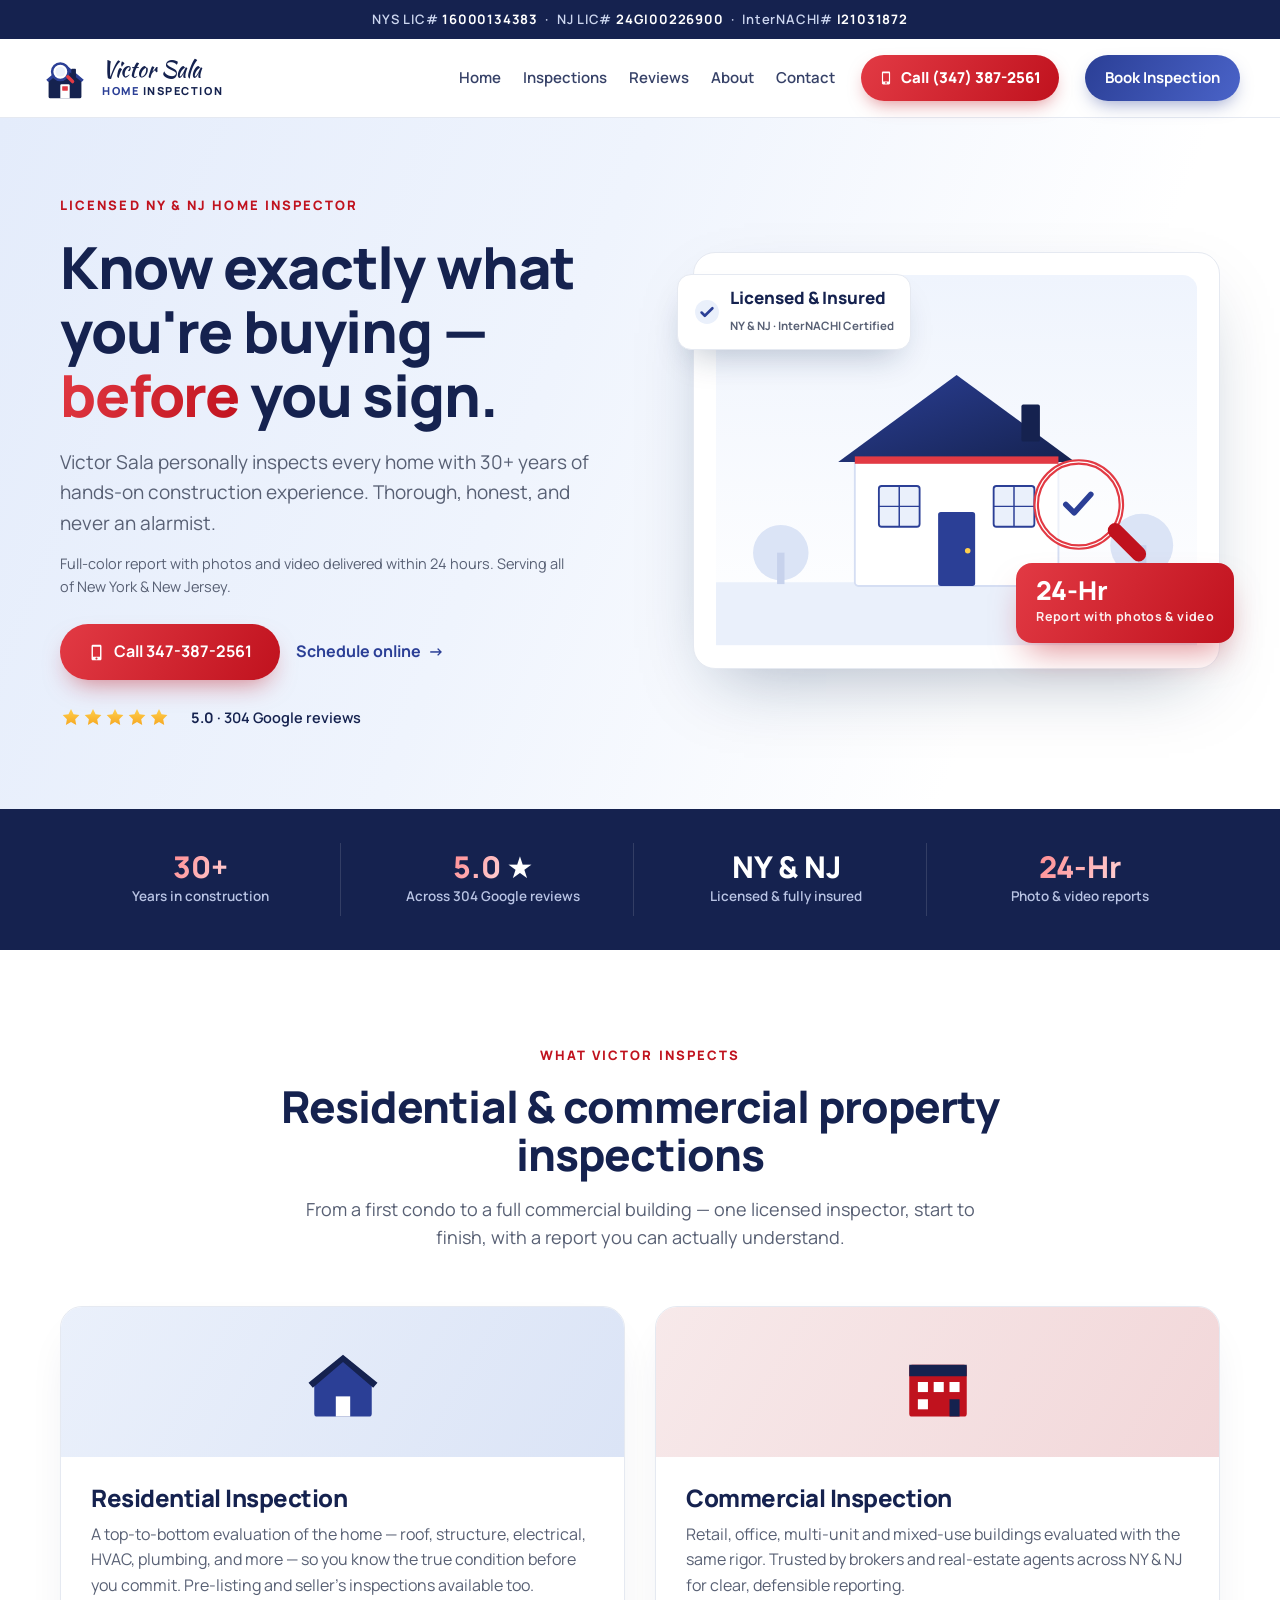
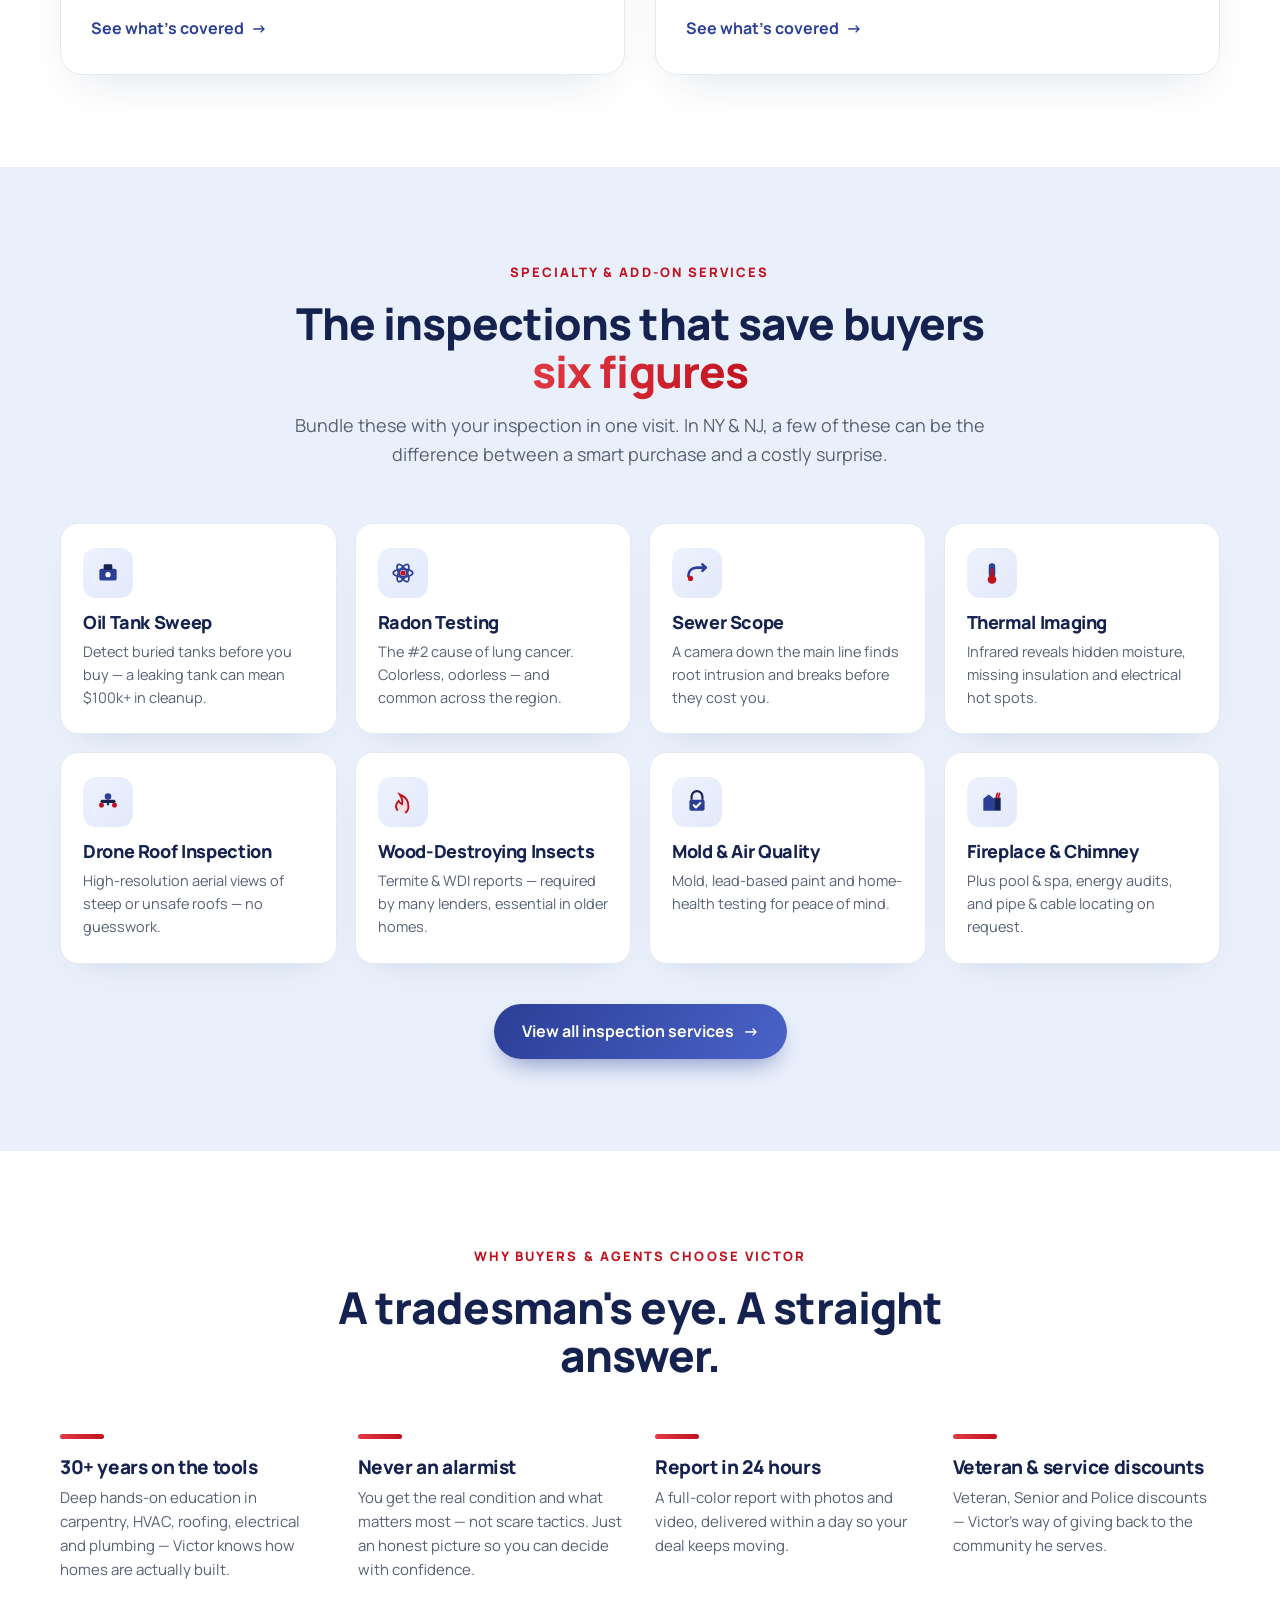
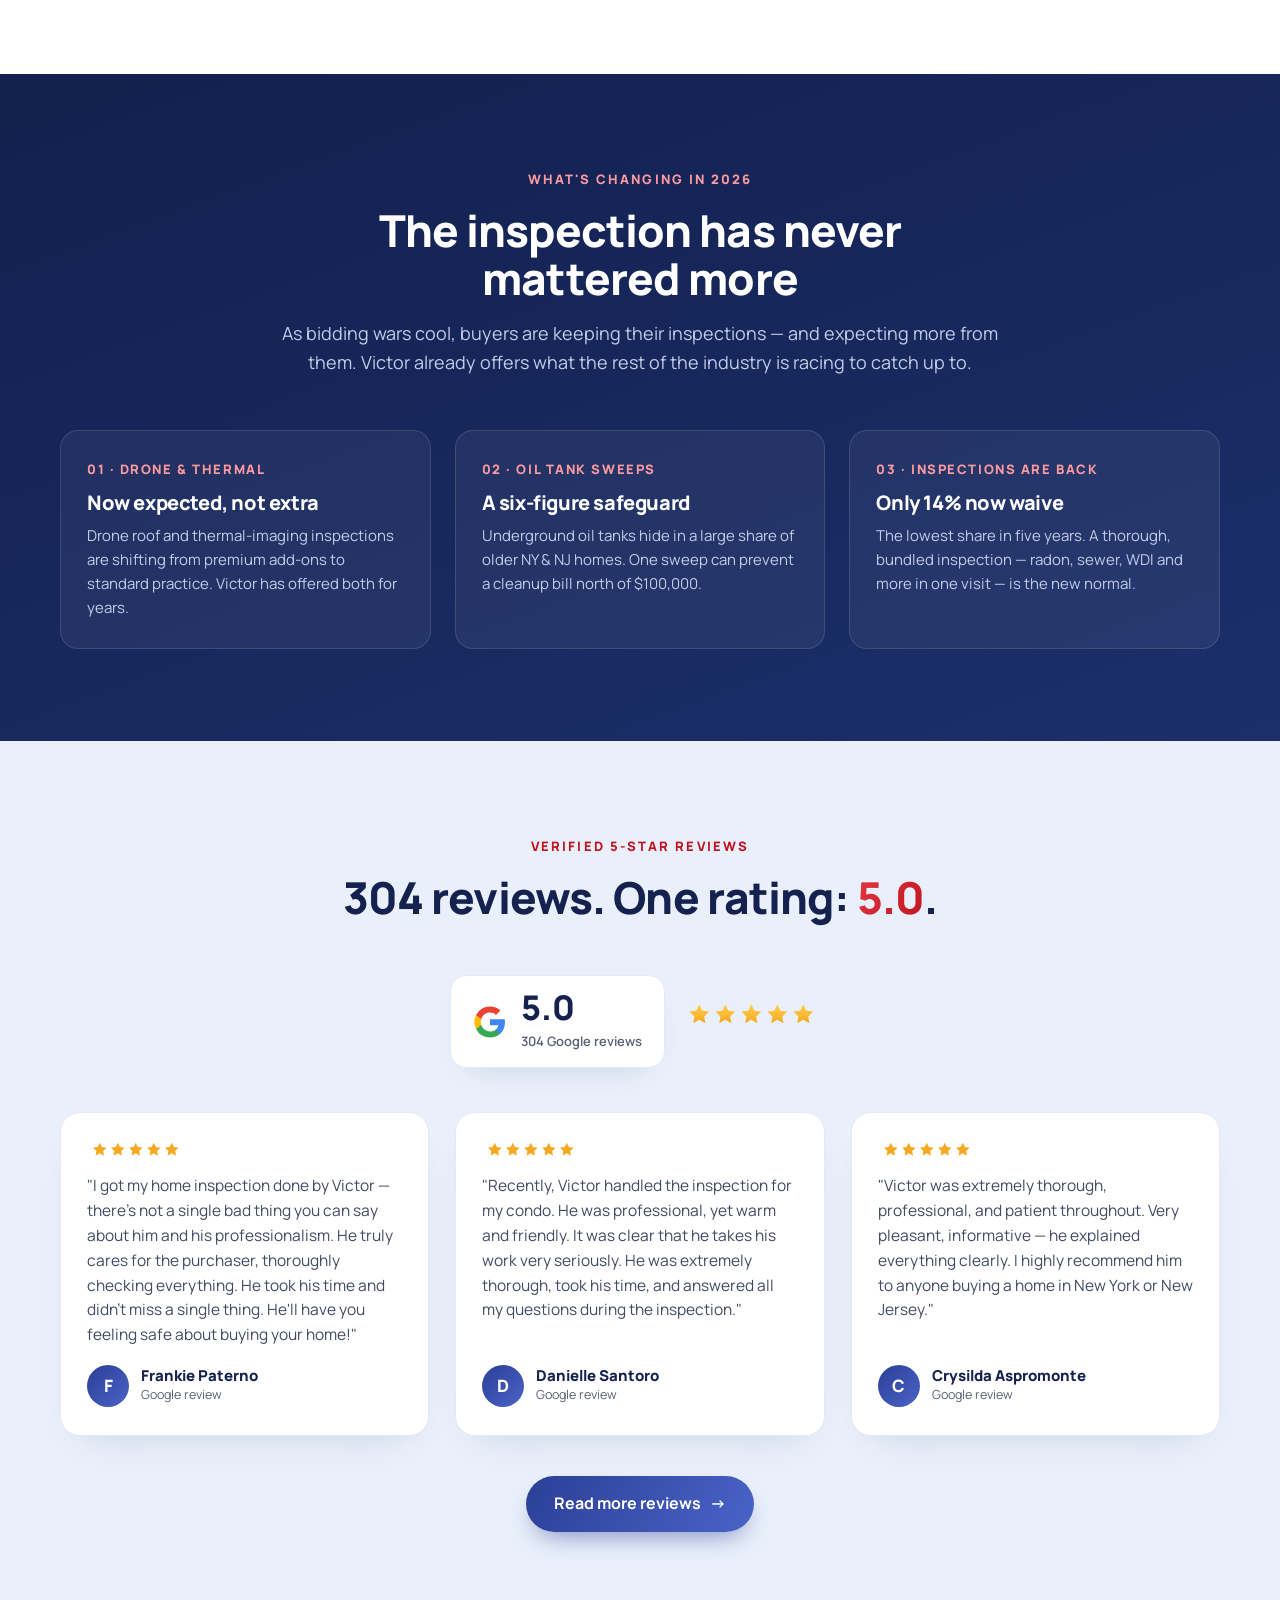
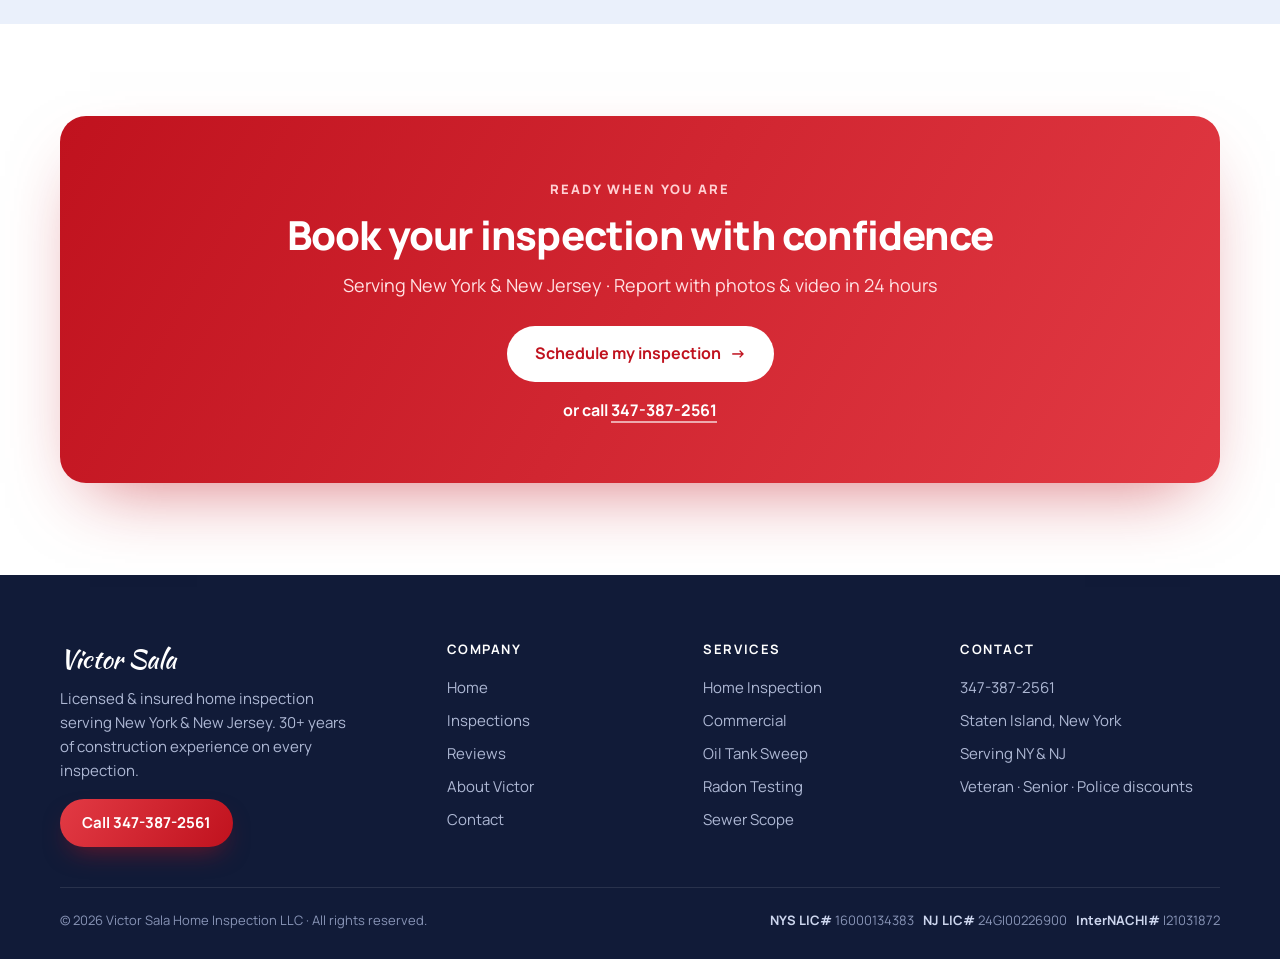
==== index.html @ 9c05edb8 "Add files via upload" ====
<!DOCTYPE html>
<html lang="en">
<head>
<meta charset="UTF-8">
<meta name="viewport" content="width=device-width, initial-scale=1.0">
<title>Victor Sala Home Inspection LLC — Licensed NY &amp; NJ Home Inspector</title>
<meta name="description" content="Licensed &amp; insured home inspector serving New York &amp; New Jersey. 30+ years construction experience, 5.0 Google rating across 304 reviews. Full-color report with photos &amp; video in 24 hours. Radon, oil tank sweep, sewer scope, drone &amp; thermal imaging. Call 347-387-2561.">
<link rel="preconnect" href="https://fonts.googleapis.com">
<link rel="preconnect" href="https://fonts.gstatic.com" crossorigin>
<link href="https://fonts.googleapis.com/css2?family=Manrope:wght@400;500;600;700;800&family=Kaushan+Script&display=swap" rel="stylesheet">
<style>
:root{
  --navy:#15224f;      /* deep brand ink — headings */
  --blue:#2b3f96;      /* primary brand blue */
  --blue2:#4a63c8;     /* lighter primary — gradient twin */
  --red1:#e23a44;      /* accent start */
  --red2:#c0121e;      /* accent end */
  --grey:#586074;      /* body copy */
  --bg:#eaf0fb;        /* soft tinted band */
  --line:#e5e9f1;      /* hairline */
  --ink:#111b38;
}
*{box-sizing:border-box;margin:0;padding:0}
html{scroll-behavior:smooth}
body{font-family:'Manrope',system-ui,sans-serif;color:var(--grey);background:#fff;line-height:1.6;-webkit-font-smoothing:antialiased}
h1,h2,h3,h4{color:var(--navy);letter-spacing:-.02em;line-height:1.1;font-weight:800}
a{text-decoration:none;color:inherit}
img,svg{max-width:100%;display:block}
.wrap{max-width:1240px;margin:0 auto;padding:0 40px}
.gold{background:linear-gradient(120deg,var(--red1),var(--red2));-webkit-background-clip:text;background-clip:text;-webkit-text-fill-color:transparent}
.blueg{background:linear-gradient(120deg,var(--blue),var(--blue2));-webkit-background-clip:text;background-clip:text;-webkit-text-fill-color:transparent}
.btn{display:inline-flex;align-items:center;gap:9px;font-weight:700;font-size:16px;border-radius:999px;padding:15px 28px;transition:.2s;cursor:pointer;border:0}
.btn span{transition:.2s}
.btn:hover span{transform:translateX(3px)}
.btn-blue{background:linear-gradient(120deg,var(--blue),var(--blue2));color:#fff;box-shadow:0 12px 26px -10px rgba(43,63,150,.6)}
.btn-red{background:linear-gradient(120deg,var(--red1),var(--red2));color:#fff;box-shadow:0 12px 26px -10px rgba(192,18,30,.55)}
.btn:hover{transform:translateY(-2px)}
.btn-ghost{background:#fff;color:var(--navy);border:1.5px solid var(--line);box-shadow:0 8px 20px -12px rgba(13,40,80,.15)}
.link{display:inline-flex;align-items:center;gap:7px;font-weight:700;color:var(--blue)}
.link:hover{gap:11px}
.eyebrow{text-transform:uppercase;letter-spacing:.16em;font-size:13px;font-weight:800;color:var(--red2)}
.sec{padding:92px 0}
.sec-head{text-align:center;max-width:720px;margin:0 auto 54px}
.sec-head h2{font-size:clamp(30px,4vw,44px);margin:14px 0 16px}
.sec-head p{font-size:18px}

/* ---------- announcement bar ---------- */
.topbar{background:var(--navy);color:#cdd7f0;text-align:center;font-size:13px;font-weight:600;letter-spacing:.06em;padding:9px 16px}
.topbar b{color:#fff}

/* ---------- header ---------- */
header{position:sticky;top:0;z-index:50;background:rgba(255,255,255,.92);backdrop-filter:blur(10px);border-bottom:1px solid var(--line)}
.nav{display:flex;align-items:center;gap:26px;padding:14px 40px;max-width:1320px;margin:0 auto}
.brand{display:flex;align-items:center;gap:12px;margin-right:auto}
.brand .mark{width:50px;height:50px;flex:0 0 auto}
.brand .wm{line-height:1}
.brand .wm .script{font-family:'Kaushan Script',cursive;font-size:22px;color:var(--navy);display:block;margin-bottom:1px}
.brand .wm .sub{font-size:11px;font-weight:800;letter-spacing:.14em}
.brand .wm .sub .h{color:var(--blue)}
.brand .wm .sub .i{color:var(--navy)}
.navlinks{display:flex;gap:22px;align-items:center}
.navlinks a{font-weight:600;font-size:15px;color:var(--navy);opacity:.86}
.navlinks a:hover{opacity:1;color:var(--blue)}
.callbtn{display:inline-flex;align-items:center;gap:8px;font-weight:800;font-size:15px;white-space:nowrap;
  background:linear-gradient(120deg,var(--red1),var(--red2));color:#fff;border-radius:999px;padding:11px 18px;
  box-shadow:0 8px 18px -6px rgba(192,18,30,.5);transition:.2s}
.callbtn:hover{transform:translateY(-1px)}
.book{display:inline-flex;align-items:center;font-weight:700;font-size:15px;background:linear-gradient(120deg,var(--blue),var(--blue2));color:#fff;border-radius:999px;padding:11px 20px;box-shadow:0 8px 18px -6px rgba(43,63,150,.5)}
.book:hover{transform:translateY(-1px)}
.hamb{display:none}

/* ---------- hero ---------- */
.hero{background:linear-gradient(112deg,#e4ecfb 0%,#eff4fd 42%,#fff 78%);position:relative;overflow:hidden}
.hero .wrap{display:grid;grid-template-columns:1.05fr .95fr;gap:50px;align-items:center;padding-top:74px;padding-bottom:80px}
.hero h1{font-size:clamp(34px,5vw,58px);margin:18px 0 20px}
.hero p.lead{font-size:19px;max-width:540px;margin-bottom:14px}
.hero .disc{font-size:14.5px;color:var(--grey);margin-bottom:26px;max-width:520px}
.hero .cta-row{display:flex;gap:16px;align-items:center;flex-wrap:wrap;margin-bottom:26px}
.trustline{display:flex;align-items:center;gap:13px;font-size:14.5px;font-weight:600;color:var(--navy)}
.hero-art{position:relative}
.hero-card{background:#fff;border-radius:22px;box-shadow:0 30px 70px -26px rgba(13,40,80,.34);padding:22px;border:1px solid var(--line)}
.statchip{position:absolute;right:-14px;bottom:26px;background:linear-gradient(120deg,var(--red1),var(--red2));color:#fff;border-radius:16px;padding:14px 20px;box-shadow:0 18px 34px -12px rgba(192,18,30,.5)}
.statchip b{font-size:26px;font-weight:800;display:block;line-height:1}
.statchip span{font-size:12.5px;font-weight:700;opacity:.92;letter-spacing:.03em}
.badgechip{position:absolute;left:-16px;top:22px;background:#fff;border:1px solid var(--line);border-radius:14px;padding:11px 16px;box-shadow:0 18px 34px -14px rgba(13,40,80,.28);display:flex;align-items:center;gap:10px}
.badgechip b{color:var(--navy);font-size:17px;font-weight:800;line-height:1}
.badgechip span{font-size:11.5px;font-weight:700;color:var(--grey)}

/* ---------- stats bar ---------- */
.stats{background:var(--navy);color:#fff}
.stats .wrap{display:grid;grid-template-columns:repeat(4,1fr);gap:12px;padding:34px 40px}
.stat{text-align:center;padding:8px 10px;border-right:1px solid rgba(255,255,255,.13)}
.stat:last-child{border-right:0}
.stat b{display:block;font-size:30px;font-weight:800;color:#fff;line-height:1.05}
.stat b em{font-style:normal;background:linear-gradient(120deg,#ff8a90,#ffd4d6);-webkit-background-clip:text;background-clip:text;-webkit-text-fill-color:transparent}
.stat span{font-size:13.5px;color:#b9c4e4;font-weight:600}

/* ---------- split cards ---------- */
.cards2{display:grid;grid-template-columns:1fr 1fr;gap:30px}
.pcard{background:#fff;border:1px solid var(--line);border-radius:22px;overflow:hidden;box-shadow:0 20px 46px -22px rgba(13,40,80,.16);transition:.25s}
.pcard:hover{transform:translateY(-4px);box-shadow:0 30px 60px -24px rgba(13,40,80,.26)}
.pcard .top{height:150px;display:flex;align-items:center;justify-content:center;position:relative}
.pcard .body{padding:28px 30px 32px}
.pcard h3{font-size:24px;margin-bottom:10px}
.pcard p{margin-bottom:18px}

/* ---------- money band (add-ons) ---------- */
.band{background:var(--bg)}
.addgrid{display:grid;grid-template-columns:repeat(4,1fr);gap:18px}
.addcard{background:#fff;border:1px solid var(--line);border-radius:18px;padding:24px 22px;box-shadow:0 14px 34px -20px rgba(13,40,80,.16);transition:.22s}
.addcard:hover{transform:translateY(-4px);box-shadow:0 24px 46px -22px rgba(13,40,80,.24);border-color:#d5def3}
.ico{width:50px;height:50px;border-radius:13px;background:linear-gradient(135deg,#eef2fd,#e2e9fb);display:flex;align-items:center;justify-content:center;margin-bottom:15px}
.addcard h4{font-size:18px;margin-bottom:7px}
.addcard p{font-size:14.5px}

/* ---------- why-us ---------- */
.feats{display:grid;grid-template-columns:repeat(4,1fr);gap:30px}
.feat .bar{width:44px;height:5px;border-radius:4px;background:linear-gradient(90deg,var(--red1),var(--red2));margin-bottom:18px}
.feat h4{font-size:19px;margin-bottom:9px}
.feat p{font-size:15px}

/* ---------- trends band ---------- */
.trends{background:linear-gradient(160deg,#12204d,#1c2f6b)}
.trends .sec-head h2,.trends .sec-head p{color:#fff}
.trends .sec-head p{color:#c3cdea}
.trends .eyebrow{color:#ff9ba0}
.tgrid{display:grid;grid-template-columns:repeat(3,1fr);gap:24px}
.tcard{background:rgba(255,255,255,.055);border:1px solid rgba(255,255,255,.12);border-radius:18px;padding:28px 26px}
.tcard .tnum{font-size:13px;font-weight:800;letter-spacing:.12em;color:#ff9ba0;margin-bottom:12px}
.tcard h4{color:#fff;font-size:20px;margin-bottom:10px}
.tcard p{color:#c3cdea;font-size:15px}

/* ---------- reviews ---------- */
.revgrid{display:grid;grid-template-columns:repeat(3,1fr);gap:26px}
.review{background:#fff;border:1px solid var(--line);border-radius:20px;padding:28px 26px;box-shadow:0 18px 40px -24px rgba(13,40,80,.18);display:flex;flex-direction:column}
.stars{display:flex;gap:3px;margin-bottom:14px}
.review p{color:#404a63;font-size:15.5px;margin-bottom:18px;flex:1}
.review .who{display:flex;align-items:center;gap:12px}
.review .av{width:42px;height:42px;border-radius:50%;background:linear-gradient(135deg,var(--blue),var(--blue2));color:#fff;display:flex;align-items:center;justify-content:center;font-weight:800;font-size:17px;flex:0 0 auto}
.review .nm{font-weight:800;color:var(--navy);font-size:15px;line-height:1.2}
.review .dt{font-size:12.5px;color:var(--grey)}
.revhead{display:flex;align-items:center;justify-content:center;gap:16px;margin-bottom:44px;flex-wrap:wrap}
.gscore{display:flex;align-items:center;gap:14px;background:#fff;border:1px solid var(--line);border-radius:16px;padding:14px 22px;box-shadow:0 14px 34px -20px rgba(13,40,80,.2)}
.gscore .n{font-size:34px;font-weight:800;color:var(--navy);line-height:1}
.gscore small{font-size:13px;color:var(--grey);font-weight:600}

/* ---------- CTA band ---------- */
.cta{background:linear-gradient(120deg,var(--red2),var(--red1));color:#fff;border-radius:26px;padding:60px;text-align:center;position:relative;overflow:hidden;box-shadow:0 30px 70px -30px rgba(192,18,30,.6)}
.cta h2{color:#fff;font-size:clamp(28px,3.6vw,40px);margin:12px 0 14px}
.cta p{color:#ffe1e3;font-size:18px;margin-bottom:26px}
.cta .eyebrow{color:#ffd0d3}
.cta .btn-white{background:#fff;color:var(--red2)}
.cta .orcall{margin-top:16px;font-weight:700;color:#fff}
.cta .orcall a{border-bottom:2px solid rgba(255,255,255,.6)}

/* ---------- footer ---------- */
footer{background:var(--ink);color:#aeb8d4;padding:64px 0 28px;font-size:15px}
.fgrid{display:grid;grid-template-columns:1.6fr 1fr 1fr 1.2fr;gap:40px;margin-bottom:40px}
footer h5{color:#fff;font-size:13px;letter-spacing:.12em;text-transform:uppercase;margin-bottom:16px}
footer a{color:#aeb8d4}footer a:hover{color:#fff}
footer li{list-style:none;margin-bottom:9px}
.fbrand .script{font-family:'Kaushan Script',cursive;font-size:26px;color:#fff;margin-bottom:6px}
.fbrand p{max-width:300px;margin-bottom:16px}
.fcred{border-top:1px solid rgba(255,255,255,.1);padding-top:22px;display:flex;justify-content:space-between;gap:20px;flex-wrap:wrap;font-size:13px;color:#8894b6}
.fcred b{color:#cdd6ee;font-weight:700}

/* ---------- mobile call bar ---------- */
.mobilecall{display:none}

/* ---------- responsive ---------- */
@media(max-width:900px){
  .wrap{padding:0 22px}.nav{padding:12px 22px;gap:14px}
  .navlinks,.book{display:none}
  .hero .wrap{grid-template-columns:1fr;padding-top:44px;padding-bottom:54px;gap:36px}
  .hero-art{order:-1}
  .stats .wrap{grid-template-columns:1fr 1fr;gap:20px 12px}
  .stat:nth-child(2){border-right:0}
  .cards2,.addgrid,.feats,.tgrid,.revgrid{grid-template-columns:1fr}
  .fgrid{grid-template-columns:1fr 1fr;gap:28px}
  .sec{padding:60px 0}.cta{padding:40px 26px}
  .callbtn{padding:9px 14px;font-size:14px}
  .mobilecall{display:flex;position:fixed;left:0;right:0;bottom:0;z-index:80;box-shadow:0 -4px 16px rgba(0,0,0,.14)}
  .mobilecall a{flex:1;display:flex;align-items:center;justify-content:center;gap:8px;padding:15px;font-weight:800;font-size:16px}
  .mobilecall .call{background:linear-gradient(120deg,var(--red1),var(--red2));color:#fff}
  .mobilecall .bk{background:linear-gradient(120deg,var(--blue),var(--blue2));color:#fff}
  body{padding-bottom:56px}
}
@media(max-width:560px){.fgrid{grid-template-columns:1fr}.addgrid{grid-template-columns:1fr}}
</style>
</head>
<body>

<div class="topbar">NYS LIC# <b>16000134383</b> &nbsp;·&nbsp; NJ LIC# <b>24GI00226900</b> &nbsp;·&nbsp; InterNACHI# <b>I21031872</b></div>

<header>
<nav class="nav">
  <a class="brand" href="index.html" aria-label="Victor Sala Home Inspection">
    <svg class="mark" viewBox="0 0 64 64" fill="none" xmlns="http://www.w3.org/2000/svg" role="img" aria-label="Victor Sala Home Inspection logo">
      <path d="M11 34.5 32 17l21 17.5V56a2 2 0 0 1-2 2H13a2 2 0 0 1-2-2V34.5Z" fill="#15224f"/>
      <path d="M32 14 8 34.2l2.6 3L32 19.4l21.4 17.8 2.6-3L32 14Z" fill="#2b3f96"/>
      <rect x="40" y="20" width="6" height="12" rx="1" fill="#15224f"/>
      <rect x="26" y="40" width="12" height="18" rx="1.5" fill="#fff"/>
      <rect x="28.4" y="42.4" width="7.2" height="6" rx=".6" fill="#e23a44"/>
      <circle cx="26" cy="24" r="10.5" fill="#fff" stroke="#2b3f96" stroke-width="3.2"/>
      <circle cx="26" cy="24" r="6.2" fill="#eaf0fb"/>
      <rect x="32.5" y="30.5" width="4.4" height="13" rx="2.2" transform="rotate(-45 32.5 30.5)" fill="#e23a44"/>
    </svg>
    <span class="wm">
      <span class="script">Victor Sala</span>
      <span class="sub"><span class="h">HOME</span> <span class="i">INSPECTION</span></span>
    </span>
  </a>
  <div class="navlinks">
    <a href="index.html">Home</a>
    <a href="inspections.html">Inspections</a>
    <a href="reviews.html">Reviews</a>
    <a href="about.html">About</a>
    <a href="contact.html">Contact</a>
  </div>
  <a class="callbtn" href="tel:13473872561">
    <svg width="14" height="14" viewBox="0 0 24 24" fill="currentColor"><path d="M17 1H7c-1.1 0-2 .9-2 2v18c0 1.1.9 2 2 2h10c1.1 0 2-.9 2-2V3c0-1.1-.9-2-2-2zm-5 21c-.83 0-1.5-.67-1.5-1.5S11.17 19 12 19s1.5.67 1.5 1.5S12.83 22 12 22zm5-4H7V4h10v14z"/></svg>
    Call (347) 387-2561
  </a>
  <a class="book" href="contact.html">Book Inspection</a>
</nav>
</header>

<!-- HERO -->
<section class="hero">
  <div class="wrap">
    <div class="hero-copy">
      <span class="eyebrow">Licensed NY &amp; NJ Home Inspector</span>
      <h1>Know exactly what you're buying — <span class="gold">before</span> you sign.</h1>
      <p class="lead">Victor Sala personally inspects every home with 30+ years of hands-on construction experience. Thorough, honest, and never an alarmist.</p>
      <p class="disc">Full-color report with photos and video delivered within 24 hours. Serving all of New York &amp; New Jersey.</p>
      <div class="cta-row">
        <a class="btn btn-red" href="tel:13473872561">
          <svg width="17" height="17" viewBox="0 0 24 24" fill="currentColor"><path d="M17 1H7c-1.1 0-2 .9-2 2v18c0 1.1.9 2 2 2h10c1.1 0 2-.9 2-2V3c0-1.1-.9-2-2-2zm-5 21c-.83 0-1.5-.67-1.5-1.5S11.17 19 12 19s1.5.67 1.5 1.5S12.83 22 12 22zm5-4H7V4h10v14z"/></svg>
          Call 347-387-2561
        </a>
        <a class="link" href="contact.html">Schedule online <span>&rarr;</span></a>
      </div>
      <div class="trustline">
        <svg width="118" height="22" viewBox="0 0 118 22" role="img" aria-label="5.0 stars, 304 Google reviews">
          <defs><linearGradient id="stg" x1="0" y1="0" x2="0" y2="1"><stop offset="0" stop-color="#ffcf4d"/><stop offset="1" stop-color="#f6a821"/></linearGradient></defs>
          <g fill="url(#stg)">
            <path d="M11 2l2.6 5.3 5.8.8-4.2 4.1 1 5.8L11 15.1 5.9 18l1-5.8L2.7 8.1l5.8-.8L11 2z"/>
            <path d="M33 2l2.6 5.3 5.8.8-4.2 4.1 1 5.8L33 15.1 27.9 18l1-5.8-4.2-4.1 5.8-.8L33 2z"/>
            <path d="M55 2l2.6 5.3 5.8.8-4.2 4.1 1 5.8L55 15.1 49.9 18l1-5.8-4.2-4.1 5.8-.8L55 2z"/>
            <path d="M77 2l2.6 5.3 5.8.8-4.2 4.1 1 5.8L77 15.1 71.9 18l1-5.8-4.2-4.1 5.8-.8L77 2z"/>
            <path d="M99 2l2.6 5.3 5.8.8-4.2 4.1 1 5.8L99 15.1 93.9 18l1-5.8-4.2-4.1 5.8-.8L99 2z"/>
          </g>
        </svg>
        <span><b style="color:var(--navy)">5.0</b> · 304 Google reviews</span>
      </div>
    </div>
    <div class="hero-art">
      <div class="badgechip">
        <svg width="26" height="26" viewBox="0 0 24 24" fill="none"><circle cx="12" cy="12" r="11" fill="#eaf0fb"/><path d="M7 12.5l3 3L17 8.5" stroke="#2b3f96" stroke-width="2.4" stroke-linecap="round" stroke-linejoin="round"/></svg>
        <div><b>Licensed &amp; Insured</b><br><span>NY &amp; NJ · InterNACHI Certified</span></div>
      </div>
      <div class="hero-card">
        <svg viewBox="0 0 520 400" xmlns="http://www.w3.org/2000/svg" role="img" aria-label="Illustration of a home inspection">
          <defs>
            <linearGradient id="sky" x1="0" y1="0" x2="0" y2="1"><stop offset="0" stop-color="#eff4fd"/><stop offset="1" stop-color="#ffffff"/></linearGradient>
            <linearGradient id="roof" x1="0" y1="0" x2="1" y2="1"><stop offset="0" stop-color="#2b3f96"/><stop offset="1" stop-color="#15224f"/></linearGradient>
          </defs>
          <rect width="520" height="400" rx="16" fill="url(#sky)"/>
          <!-- ground -->
          <rect x="0" y="332" width="520" height="68" fill="#eaf0fb"/>
          <!-- trees -->
          <circle cx="70" cy="300" r="30" fill="#dbe4f6"/><rect x="66" y="300" width="8" height="34" fill="#c7d2ec"/>
          <circle cx="460" cy="292" r="34" fill="#dbe4f6"/><rect x="456" y="292" width="9" height="42" fill="#c7d2ec"/>
          <!-- house body -->
          <rect x="150" y="196" width="220" height="140" rx="4" fill="#fff" stroke="#d5def3" stroke-width="2"/>
          <!-- roof -->
          <path d="M132 202 260 108 388 202Z" fill="url(#roof)"/>
          <rect x="330" y="140" width="20" height="40" rx="2" fill="#15224f"/>
          <!-- door -->
          <rect x="240" y="256" width="40" height="80" rx="3" fill="#2b3f96"/>
          <circle cx="272" cy="298" r="3" fill="#ffcf4d"/>
          <!-- windows -->
          <rect x="176" y="228" width="44" height="44" rx="3" fill="#eaf0fb" stroke="#2b3f96" stroke-width="2"/>
          <rect x="300" y="228" width="44" height="44" rx="3" fill="#eaf0fb" stroke="#2b3f96" stroke-width="2"/>
          <path d="M198 228v44M176 250h44M322 228v44M300 250h44" stroke="#2b3f96" stroke-width="1.6"/>
          <!-- red accent under roof -->
          <rect x="150" y="196" width="220" height="8" fill="#e23a44"/>
          <!-- magnifying glass over house -->
          <circle cx="392" cy="248" r="46" fill="#fff" fill-opacity=".55" stroke="#e23a44" stroke-width="6"/>
          <circle cx="392" cy="248" r="46" fill="none" stroke="#fff" stroke-width="1.4"/>
          <rect x="420" y="276" width="16" height="52" rx="8" transform="rotate(-45 420 276)" fill="#c0121e"/>
          <!-- checkmark inside glass -->
          <path d="M378 248l9 9 18-20" stroke="#2b3f96" stroke-width="6" fill="none" stroke-linecap="round" stroke-linejoin="round"/>
        </svg>
      </div>
      <div class="statchip"><b>24-Hr</b><span>Report with photos &amp; video</span></div>
    </div>
  </div>
</section>

<!-- STATS -->
<section class="stats">
  <div class="wrap">
    <div class="stat"><b><em>30+</em></b><span>Years in construction</span></div>
    <div class="stat"><b><em>5.0</em> ★</b><span>Across 304 Google reviews</span></div>
    <div class="stat"><b>NY &amp; NJ</b><span>Licensed &amp; fully insured</span></div>
    <div class="stat"><b><em>24-Hr</em></b><span>Photo &amp; video reports</span></div>
  </div>
</section>

<!-- SPLIT CARDS -->
<section class="sec">
  <div class="wrap">
    <div class="sec-head">
      <span class="eyebrow">What Victor Inspects</span>
      <h2>Residential &amp; commercial property inspections</h2>
      <p>From a first condo to a full commercial building — one licensed inspector, start to finish, with a report you can actually understand.</p>
    </div>
    <div class="cards2">
      <div class="pcard">
        <div class="top" style="background:linear-gradient(120deg,#eaf0fb,#dbe4f6)">
          <svg width="92" height="92" viewBox="0 0 64 64" fill="none"><path d="M12 32 32 16l20 16v22a2 2 0 0 1-2 2H14a2 2 0 0 1-2-2V32Z" fill="#2b3f96"/><path d="M32 13 8 32.5l3 3.5L32 18l21 18 3-3.5L32 13Z" fill="#15224f"/><rect x="27" y="42" width="10" height="14" fill="#fff"/></svg>
        </div>
        <div class="body">
          <h3>Residential Inspection</h3>
          <p>A top-to-bottom evaluation of the home — roof, structure, electrical, HVAC, plumbing, and more — so you know the true condition before you commit. Pre-listing and seller's inspections available too.</p>
          <a class="link" href="inspections.html">See what's covered <span>&rarr;</span></a>
        </div>
      </div>
      <div class="pcard">
        <div class="top" style="background:linear-gradient(120deg,#f7e9ea,#f2d7d9)">
          <svg width="92" height="92" viewBox="0 0 64 64" fill="none"><rect x="12" y="20" width="40" height="36" rx="2" fill="#c0121e"/><rect x="12" y="20" width="40" height="8" fill="#15224f"/><rect x="18" y="32" width="7" height="7" fill="#fff"/><rect x="29" y="32" width="7" height="7" fill="#fff"/><rect x="40" y="32" width="7" height="7" fill="#fff"/><rect x="18" y="44" width="7" height="7" fill="#fff"/><rect x="40" y="44" width="7" height="12" fill="#15224f"/></svg>
        </div>
        <div class="body">
          <h3>Commercial Inspection</h3>
          <p>Retail, office, multi-unit and mixed-use buildings evaluated with the same rigor. Trusted by brokers and real-estate agents across NY &amp; NJ for clear, defensible reporting.</p>
          <a class="link" href="inspections.html">See what's covered <span>&rarr;</span></a>
        </div>
      </div>
    </div>
  </div>
</section>

<!-- ADD-ONS / MONEY BAND -->
<section class="sec band">
  <div class="wrap">
    <div class="sec-head">
      <span class="eyebrow">Specialty &amp; Add-On Services</span>
      <h2>The inspections that save buyers <span class="gold">six figures</span></h2>
      <p>Bundle these with your inspection in one visit. In NY &amp; NJ, a few of these can be the difference between a smart purchase and a costly surprise.</p>
    </div>
    <div class="addgrid">
      <div class="addcard"><div class="ico"><svg width="26" height="26" viewBox="0 0 24 24" fill="none"><rect x="4" y="8" width="16" height="11" rx="2" fill="#2b3f96"/><rect x="8" y="4" width="8" height="5" rx="1" fill="#15224f"/><circle cx="12" cy="13.5" r="2.4" fill="#fff"/></svg></div><h4>Oil Tank Sweep</h4><p>Detect buried tanks before you buy — a leaking tank can mean $100k+ in cleanup.</p></div>
      <div class="addcard"><div class="ico"><svg width="26" height="26" viewBox="0 0 24 24" fill="none"><circle cx="12" cy="12" r="2.4" fill="#c0121e"/><ellipse cx="12" cy="12" rx="9" ry="3.6" stroke="#2b3f96" stroke-width="1.6"/><ellipse cx="12" cy="12" rx="9" ry="3.6" stroke="#2b3f96" stroke-width="1.6" transform="rotate(60 12 12)"/><ellipse cx="12" cy="12" rx="9" ry="3.6" stroke="#2b3f96" stroke-width="1.6" transform="rotate(120 12 12)"/></svg></div><h4>Radon Testing</h4><p>The #2 cause of lung cancer. Colorless, odorless — and common across the region.</p></div>
      <div class="addcard"><div class="ico"><svg width="26" height="26" viewBox="0 0 24 24" fill="none"><path d="M4 15c0-5 3-8 8-8h8" stroke="#2b3f96" stroke-width="2.4" fill="none" stroke-linecap="round"/><circle cx="6" cy="17" r="2.4" fill="#c0121e"/><path d="M17 4l3 3-3 3" stroke="#2b3f96" stroke-width="2.4" fill="none" stroke-linecap="round" stroke-linejoin="round"/></svg></div><h4>Sewer Scope</h4><p>A camera down the main line finds root intrusion and breaks before they cost you.</p></div>
      <div class="addcard"><div class="ico"><svg width="26" height="26" viewBox="0 0 24 24" fill="none"><rect x="9" y="3" width="6" height="13" rx="3" fill="#2b3f96"/><circle cx="12" cy="18" r="4" fill="#c0121e"/><rect x="10.6" y="8" width="2.8" height="9" fill="#c0121e"/></svg></div><h4>Thermal Imaging</h4><p>Infrared reveals hidden moisture, missing insulation and electrical hot spots.</p></div>
      <div class="addcard"><div class="ico"><svg width="26" height="26" viewBox="0 0 24 24" fill="none"><circle cx="12" cy="7" r="3" fill="#2b3f96"/><rect x="5" y="10" width="14" height="3" rx="1.5" fill="#15224f"/><circle cx="6" cy="15" r="2.3" fill="#c0121e"/><circle cx="18" cy="15" r="2.3" fill="#c0121e"/><path d="M12 10v5" stroke="#15224f" stroke-width="2"/></svg></div><h4>Drone Roof Inspection</h4><p>High-resolution aerial views of steep or unsafe roofs — no guesswork.</p></div>
      <div class="addcard"><div class="ico"><svg width="26" height="26" viewBox="0 0 24 24" fill="none"><path d="M7 20c-2-3-2-6 1-9 1 2 2 2.5 3 3 1-3 0-6-2-9 5 2 8 6 8 11a6.9 6.9 0 0 1-3 6" stroke="#c0121e" stroke-width="1.8" fill="#f7dede"/></svg></div><h4>Wood-Destroying Insects</h4><p>Termite &amp; WDI reports — required by many lenders, essential in older homes.</p></div>
      <div class="addcard"><div class="ico"><svg width="26" height="26" viewBox="0 0 24 24" fill="none"><rect x="5" y="10" width="14" height="10" rx="1.5" fill="#2b3f96"/><path d="M7 10V7a5 5 0 0 1 10 0v3" stroke="#15224f" stroke-width="2" fill="none"/><path d="M9 15l2 2 4-4" stroke="#fff" stroke-width="2" fill="none" stroke-linecap="round" stroke-linejoin="round"/></svg></div><h4>Mold &amp; Air Quality</h4><p>Mold, lead-based paint and home-health testing for peace of mind.</p></div>
      <div class="addcard"><div class="ico"><svg width="26" height="26" viewBox="0 0 24 24" fill="none"><path d="M4 20V9l5-4 5 4v11" fill="#2b3f96"/><rect x="14" y="8" width="6" height="12" fill="#15224f"/><path d="M16 8c0-2 1-3 1-4M18 8c0-2 1-3 1-4" stroke="#c0121e" stroke-width="1.6" stroke-linecap="round"/></svg></div><h4>Fireplace &amp; Chimney</h4><p>Plus pool &amp; spa, energy audits, and pipe &amp; cable locating on request.</p></div>
    </div>
    <div style="text-align:center;margin-top:40px">
      <a class="btn btn-blue" href="inspections.html">View all inspection services <span>&rarr;</span></a>
    </div>
  </div>
</section>

<!-- WHY US -->
<section class="sec">
  <div class="wrap">
    <div class="sec-head">
      <span class="eyebrow">Why Buyers &amp; Agents Choose Victor</span>
      <h2>A tradesman's eye. A straight answer.</h2>
    </div>
    <div class="feats">
      <div class="feat"><div class="bar"></div><h4>30+ years on the tools</h4><p>Deep hands-on education in carpentry, HVAC, roofing, electrical and plumbing — Victor knows how homes are actually built.</p></div>
      <div class="feat"><div class="bar"></div><h4>Never an alarmist</h4><p>You get the real condition and what matters most — not scare tactics. Just an honest picture so you can decide with confidence.</p></div>
      <div class="feat"><div class="bar"></div><h4>Report in 24 hours</h4><p>A full-color report with photos and video, delivered within a day so your deal keeps moving.</p></div>
      <div class="feat"><div class="bar"></div><h4>Veteran &amp; service discounts</h4><p>Veteran, Senior and Police discounts — Victor's way of giving back to the community he serves.</p></div>
    </div>
  </div>
</section>

<!-- MARKET TRENDS BAND -->
<section class="sec trends">
  <div class="wrap">
    <div class="sec-head">
      <span class="eyebrow">What's Changing in 2026</span>
      <h2>The inspection has never mattered more</h2>
      <p>As bidding wars cool, buyers are keeping their inspections — and expecting more from them. Victor already offers what the rest of the industry is racing to catch up to.</p>
    </div>
    <div class="tgrid">
      <div class="tcard"><div class="tnum">01 · DRONE &amp; THERMAL</div><h4>Now expected, not extra</h4><p>Drone roof and thermal-imaging inspections are shifting from premium add-ons to standard practice. Victor has offered both for years.</p></div>
      <div class="tcard"><div class="tnum">02 · OIL TANK SWEEPS</div><h4>A six-figure safeguard</h4><p>Underground oil tanks hide in a large share of older NY &amp; NJ homes. One sweep can prevent a cleanup bill north of $100,000.</p></div>
      <div class="tcard"><div class="tnum">03 · INSPECTIONS ARE BACK</div><h4>Only 14% now waive</h4><p>The lowest share in five years. A thorough, bundled inspection — radon, sewer, WDI and more in one visit — is the new normal.</p></div>
    </div>
  </div>
</section>

<!-- REVIEWS -->
<section class="sec band">
  <div class="wrap">
    <div class="sec-head">
      <span class="eyebrow">Verified 5-Star Reviews</span>
      <h2>304 reviews. One rating: <span class="gold">5.0</span>.</h2>
    </div>
    <div class="revhead">
      <div class="gscore">
        <svg width="34" height="34" viewBox="0 0 24 24"><path fill="#4285F4" d="M22.56 12.25c0-.78-.07-1.53-.2-2.25H12v4.26h5.92a5.06 5.06 0 0 1-2.2 3.32v2.77h3.57c2.08-1.92 3.27-4.74 3.27-8.1Z"/><path fill="#34A853" d="M12 23c2.97 0 5.46-.98 7.28-2.66l-3.57-2.77c-.98.66-2.23 1.06-3.71 1.06-2.86 0-5.29-1.93-6.16-4.53H2.18v2.84A11 11 0 0 0 12 23Z"/><path fill="#FBBC05" d="M5.84 14.1a6.6 6.6 0 0 1 0-4.2V7.06H2.18a11 11 0 0 0 0 9.88l3.66-2.84Z"/><path fill="#EA4335" d="M12 5.38c1.62 0 3.06.56 4.21 1.64l3.15-3.15C17.45 2.09 14.97 1 12 1A11 11 0 0 0 2.18 7.06l3.66 2.84C6.71 7.3 9.14 5.38 12 5.38Z"/></svg>
        <div><span class="n">5.0</span><br><small>304 Google reviews</small></div>
      </div>
      <div class="stars">
        <svg width="150" height="26" viewBox="0 0 118 22"><defs><linearGradient id="stg2" x1="0" y1="0" x2="0" y2="1"><stop offset="0" stop-color="#ffcf4d"/><stop offset="1" stop-color="#f6a821"/></linearGradient></defs><g fill="url(#stg2)"><path d="M11 2l2.6 5.3 5.8.8-4.2 4.1 1 5.8L11 15.1 5.9 18l1-5.8L2.7 8.1l5.8-.8L11 2z"/><path d="M33 2l2.6 5.3 5.8.8-4.2 4.1 1 5.8L33 15.1 27.9 18l1-5.8-4.2-4.1 5.8-.8L33 2z"/><path d="M55 2l2.6 5.3 5.8.8-4.2 4.1 1 5.8L55 15.1 49.9 18l1-5.8-4.2-4.1 5.8-.8L55 2z"/><path d="M77 2l2.6 5.3 5.8.8-4.2 4.1 1 5.8L77 15.1 71.9 18l1-5.8-4.2-4.1 5.8-.8L77 2z"/><path d="M99 2l2.6 5.3 5.8.8-4.2 4.1 1 5.8L99 15.1 93.9 18l1-5.8-4.2-4.1 5.8-.8L99 2z"/></g></svg>
      </div>
    </div>
    <div class="revgrid">
      <div class="review"><div class="stars"><svg width="104" height="18" viewBox="0 0 118 22"><g fill="#f6a821"><path d="M11 2l2.6 5.3 5.8.8-4.2 4.1 1 5.8L11 15.1 5.9 18l1-5.8L2.7 8.1l5.8-.8z"/><path d="M33 2l2.6 5.3 5.8.8-4.2 4.1 1 5.8L33 15.1 27.9 18l1-5.8-4.2-4.1 5.8-.8z"/><path d="M55 2l2.6 5.3 5.8.8-4.2 4.1 1 5.8L55 15.1 49.9 18l1-5.8-4.2-4.1 5.8-.8z"/><path d="M77 2l2.6 5.3 5.8.8-4.2 4.1 1 5.8L77 15.1 71.9 18l1-5.8-4.2-4.1 5.8-.8z"/><path d="M99 2l2.6 5.3 5.8.8-4.2 4.1 1 5.8L99 15.1 93.9 18l1-5.8-4.2-4.1 5.8-.8z"/></g></svg></div><p>"I got my home inspection done by Victor — there's not a single bad thing you can say about him and his professionalism. He truly cares for the purchaser, thoroughly checking everything. He took his time and didn't miss a single thing. He'll have you feeling safe about buying your home!"</p><div class="who"><div class="av">F</div><div><div class="nm">Frankie Paterno</div><div class="dt">Google review</div></div></div></div>
      <div class="review"><div class="stars"><svg width="104" height="18" viewBox="0 0 118 22"><g fill="#f6a821"><path d="M11 2l2.6 5.3 5.8.8-4.2 4.1 1 5.8L11 15.1 5.9 18l1-5.8L2.7 8.1l5.8-.8z"/><path d="M33 2l2.6 5.3 5.8.8-4.2 4.1 1 5.8L33 15.1 27.9 18l1-5.8-4.2-4.1 5.8-.8z"/><path d="M55 2l2.6 5.3 5.8.8-4.2 4.1 1 5.8L55 15.1 49.9 18l1-5.8-4.2-4.1 5.8-.8z"/><path d="M77 2l2.6 5.3 5.8.8-4.2 4.1 1 5.8L77 15.1 71.9 18l1-5.8-4.2-4.1 5.8-.8z"/><path d="M99 2l2.6 5.3 5.8.8-4.2 4.1 1 5.8L99 15.1 93.9 18l1-5.8-4.2-4.1 5.8-.8z"/></g></svg></div><p>"Recently, Victor handled the inspection for my condo. He was professional, yet warm and friendly. It was clear that he takes his work very seriously. He was extremely thorough, took his time, and answered all my questions during the inspection."</p><div class="who"><div class="av">D</div><div><div class="nm">Danielle Santoro</div><div class="dt">Google review</div></div></div></div>
      <div class="review"><div class="stars"><svg width="104" height="18" viewBox="0 0 118 22"><g fill="#f6a821"><path d="M11 2l2.6 5.3 5.8.8-4.2 4.1 1 5.8L11 15.1 5.9 18l1-5.8L2.7 8.1l5.8-.8z"/><path d="M33 2l2.6 5.3 5.8.8-4.2 4.1 1 5.8L33 15.1 27.9 18l1-5.8-4.2-4.1 5.8-.8z"/><path d="M55 2l2.6 5.3 5.8.8-4.2 4.1 1 5.8L55 15.1 49.9 18l1-5.8-4.2-4.1 5.8-.8z"/><path d="M77 2l2.6 5.3 5.8.8-4.2 4.1 1 5.8L77 15.1 71.9 18l1-5.8-4.2-4.1 5.8-.8z"/><path d="M99 2l2.6 5.3 5.8.8-4.2 4.1 1 5.8L99 15.1 93.9 18l1-5.8-4.2-4.1 5.8-.8z"/></g></svg></div><p>"Victor was extremely thorough, professional, and patient throughout. Very pleasant, informative — he explained everything clearly. I highly recommend him to anyone buying a home in New York or New Jersey."</p><div class="who"><div class="av">C</div><div><div class="nm">Crysilda Aspromonte</div><div class="dt">Google review</div></div></div></div>
    </div>
    <div style="text-align:center;margin-top:40px"><a class="btn btn-blue" href="reviews.html">Read more reviews <span>&rarr;</span></a></div>
  </div>
</section>

<!-- CTA -->
<section class="sec"><div class="wrap">
  <div class="cta">
    <span class="eyebrow">Ready When You Are</span>
    <h2>Book your inspection with confidence</h2>
    <p>Serving New York &amp; New Jersey · Report with photos &amp; video in 24 hours</p>
    <a class="btn btn-white" href="contact.html">Schedule my inspection <span>&rarr;</span></a>
    <div class="orcall">or call <a href="tel:13473872561">347-387-2561</a></div>
  </div>
</div></section>

<!-- FOOTER -->
<footer>
  <div class="wrap">
    <div class="fgrid">
      <div class="fbrand">
        <div class="script">Victor Sala</div>
        <p>Licensed &amp; insured home inspection serving New York &amp; New Jersey. 30+ years of construction experience on every inspection.</p>
        <a class="btn btn-red" href="tel:13473872561" style="font-size:15px;padding:12px 22px">Call 347-387-2561</a>
      </div>
      <div>
        <h5>Company</h5>
        <ul>
          <li><a href="index.html">Home</a></li>
          <li><a href="inspections.html">Inspections</a></li>
          <li><a href="reviews.html">Reviews</a></li>
          <li><a href="about.html">About Victor</a></li>
          <li><a href="contact.html">Contact</a></li>
        </ul>
      </div>
      <div>
        <h5>Services</h5>
        <ul>
          <li><a href="inspections.html">Home Inspection</a></li>
          <li><a href="inspections.html">Commercial</a></li>
          <li><a href="inspections.html">Oil Tank Sweep</a></li>
          <li><a href="inspections.html">Radon Testing</a></li>
          <li><a href="inspections.html">Sewer Scope</a></li>
        </ul>
      </div>
      <div>
        <h5>Contact</h5>
        <ul>
          <li><a href="tel:13473872561">347-387-2561</a></li>
          <li>Staten Island, New York</li>
          <li>Serving NY &amp; NJ</li>
          <li>Veteran · Senior · Police discounts</li>
        </ul>
      </div>
    </div>
    <div class="fcred">
      <span>© 2026 Victor Sala Home Inspection LLC · All rights reserved.</span>
      <span><b>NYS LIC#</b> 16000134383 &nbsp; <b>NJ LIC#</b> 24GI00226900 &nbsp; <b>InterNACHI#</b> I21031872</span>
    </div>
  </div>
</footer>

<div class="mobilecall">
  <a class="call" href="tel:13473872561">&#9742; Call Now</a>
  <a class="bk" href="contact.html">Book Free</a>
</div>

</body>
</html>
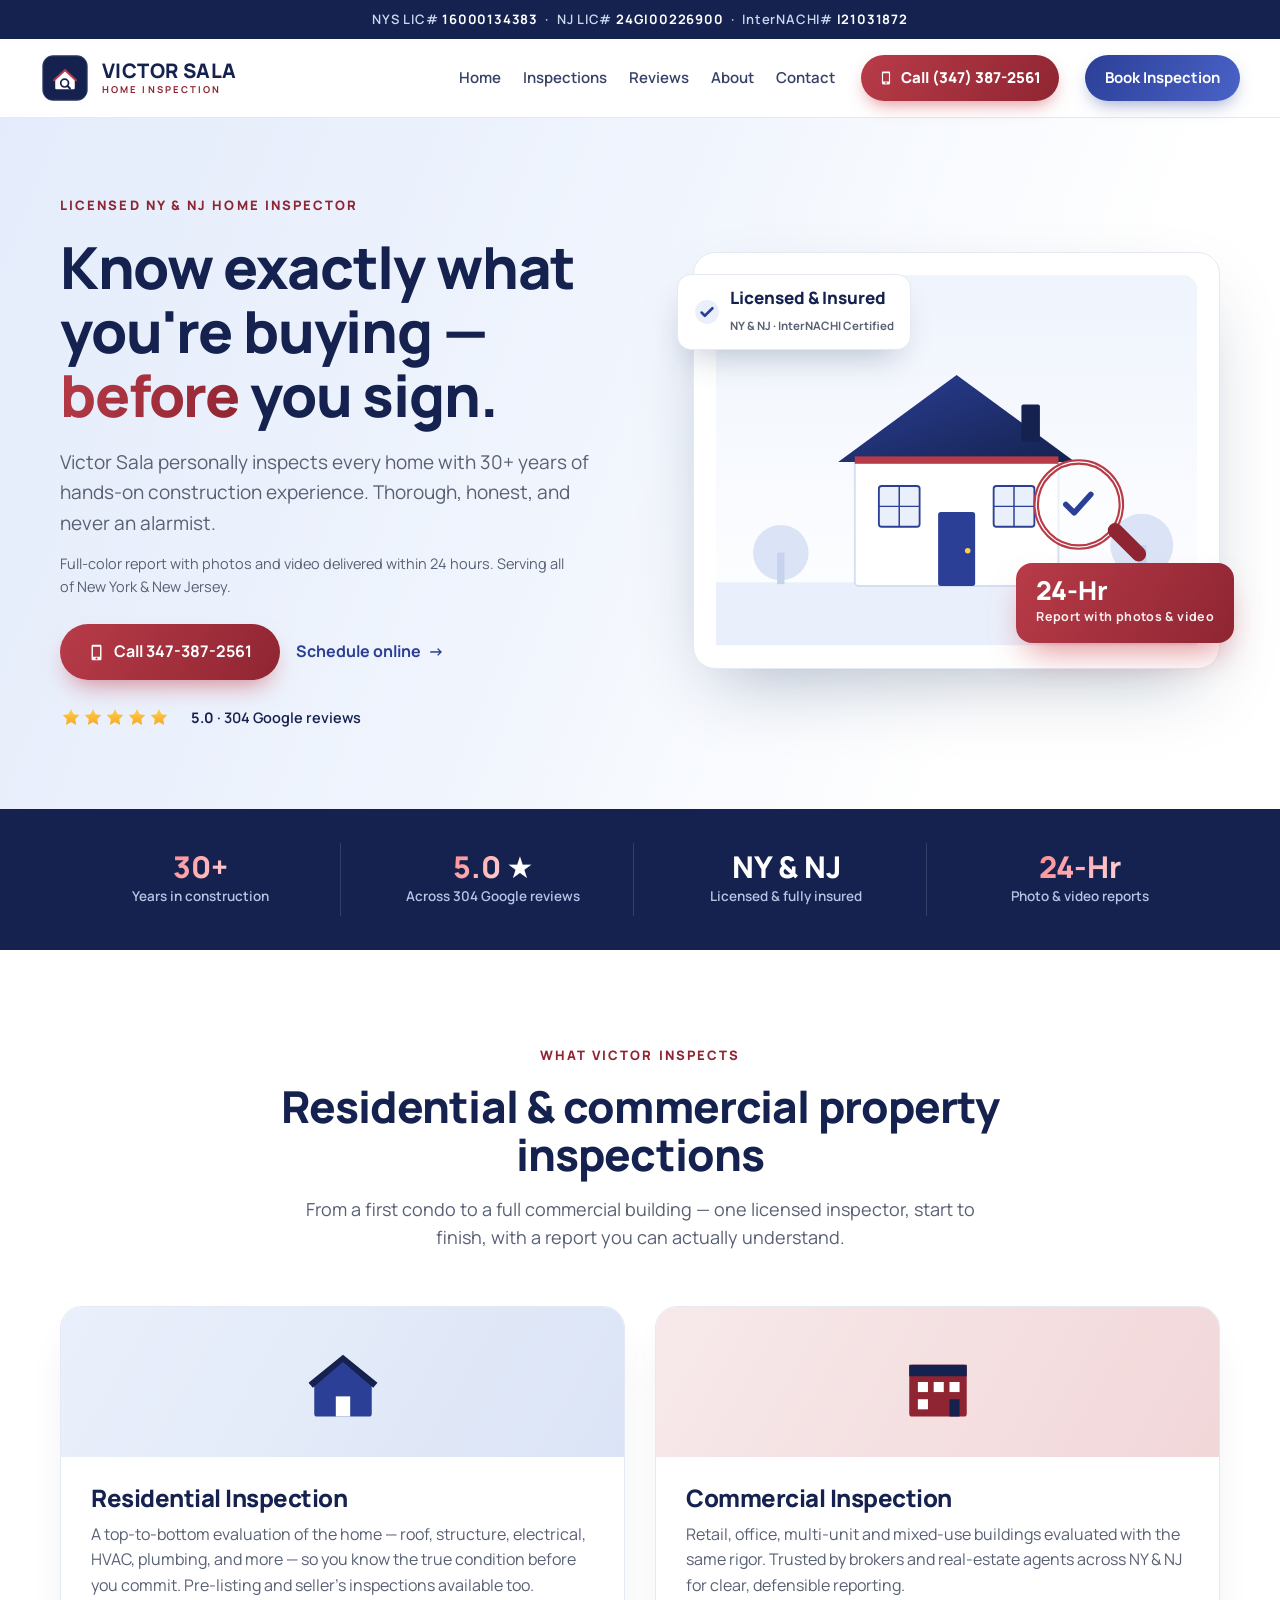
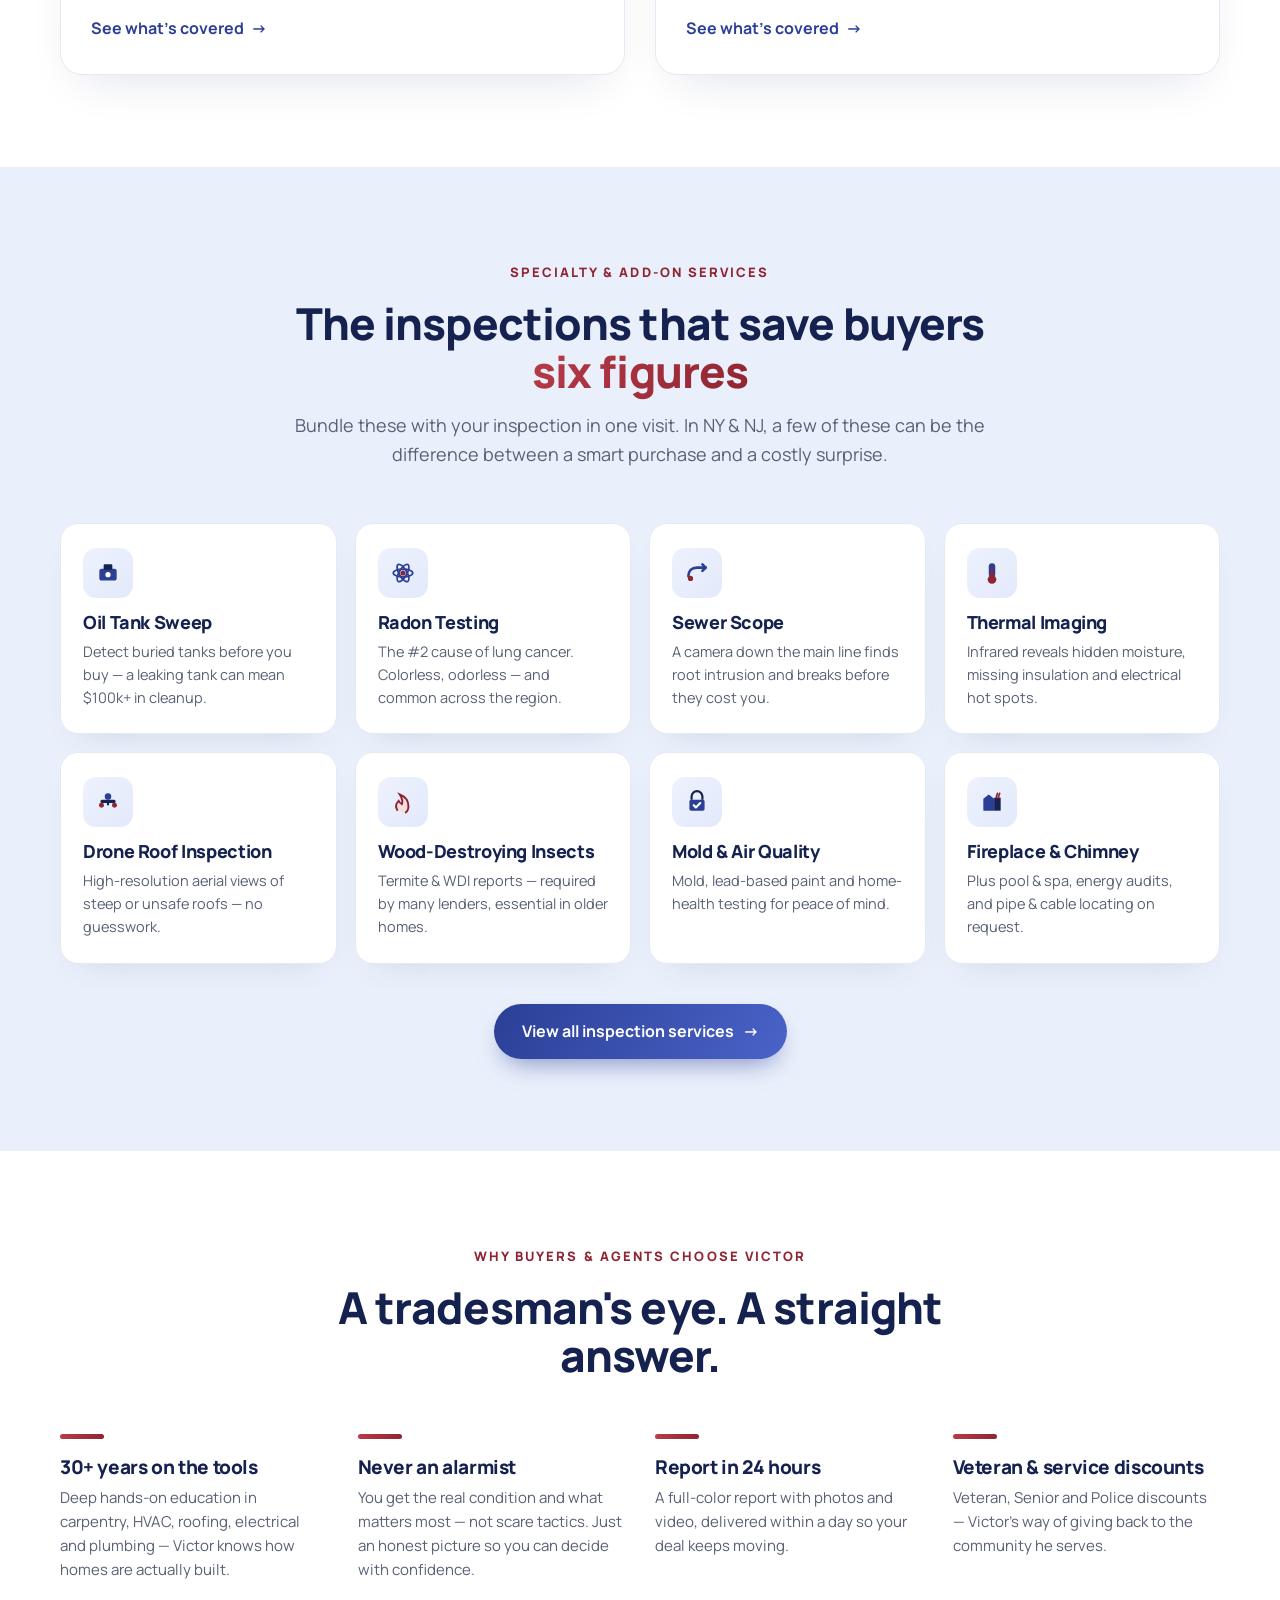
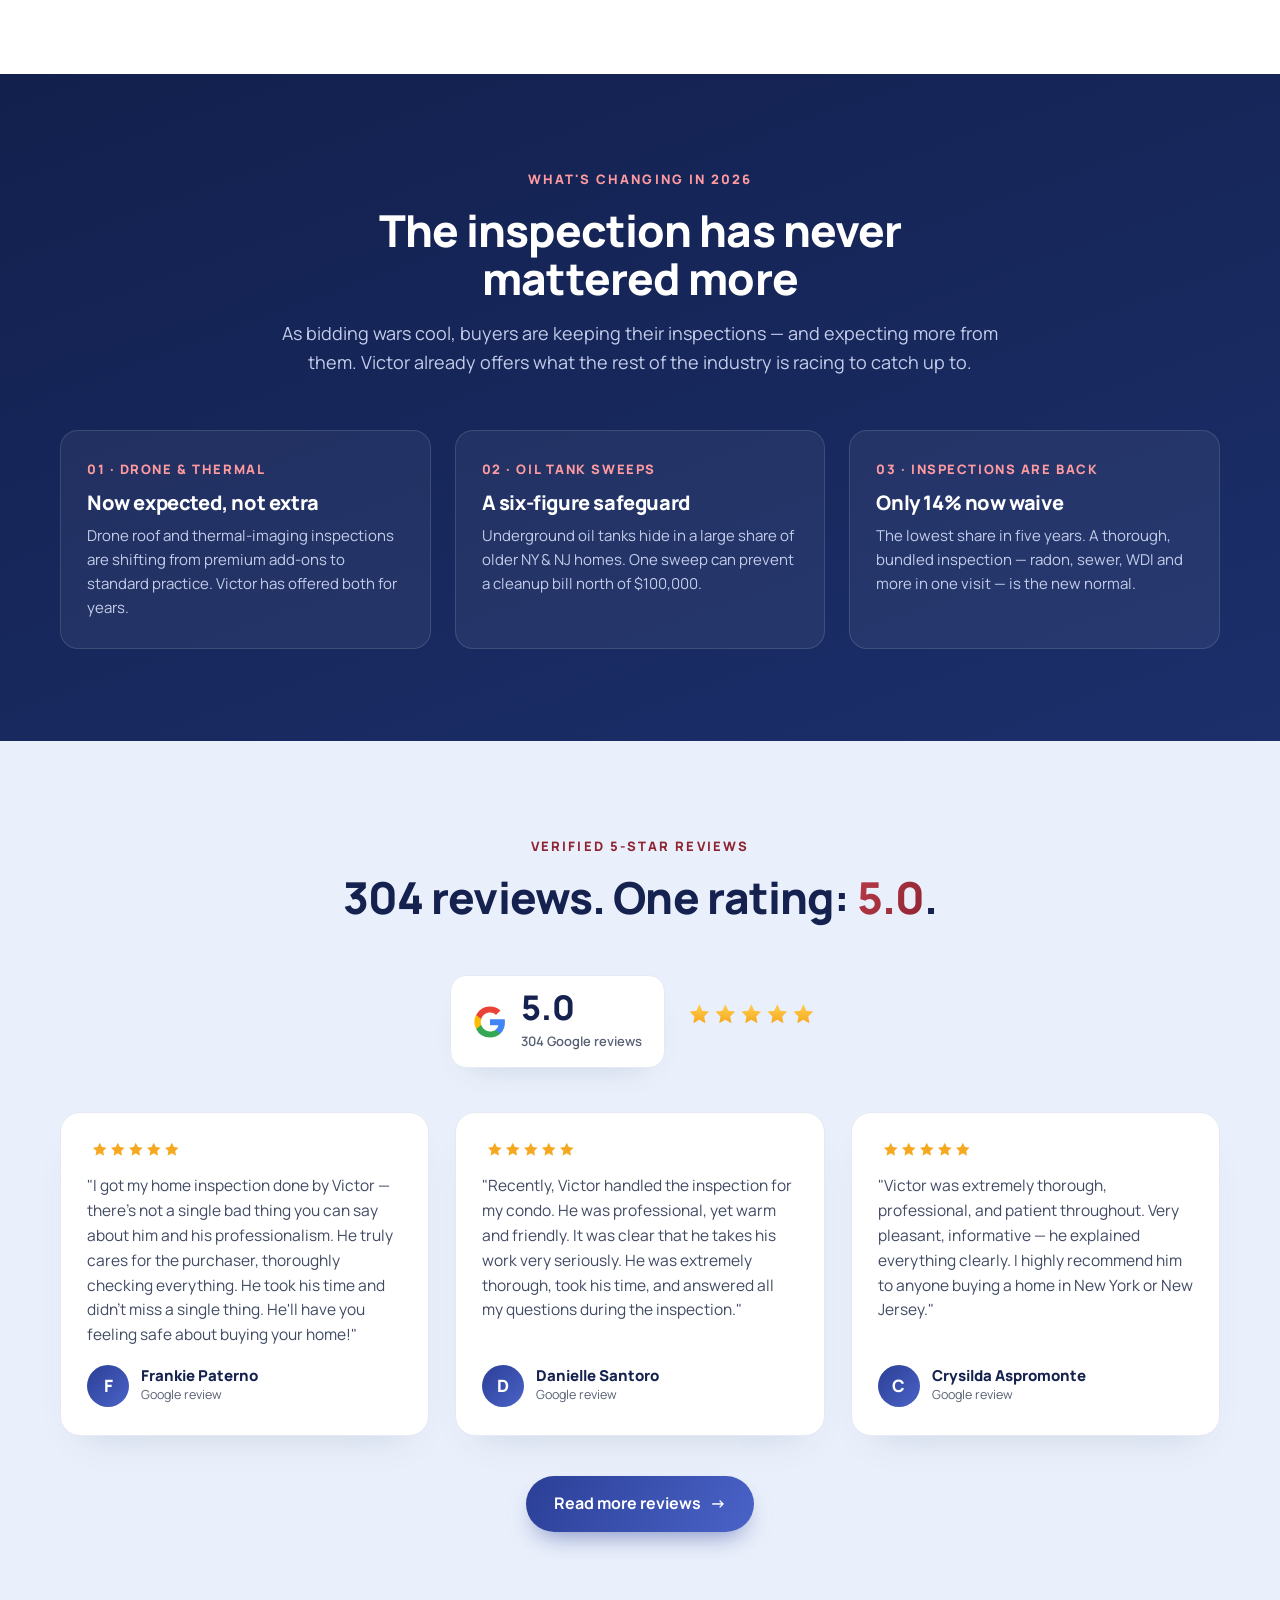
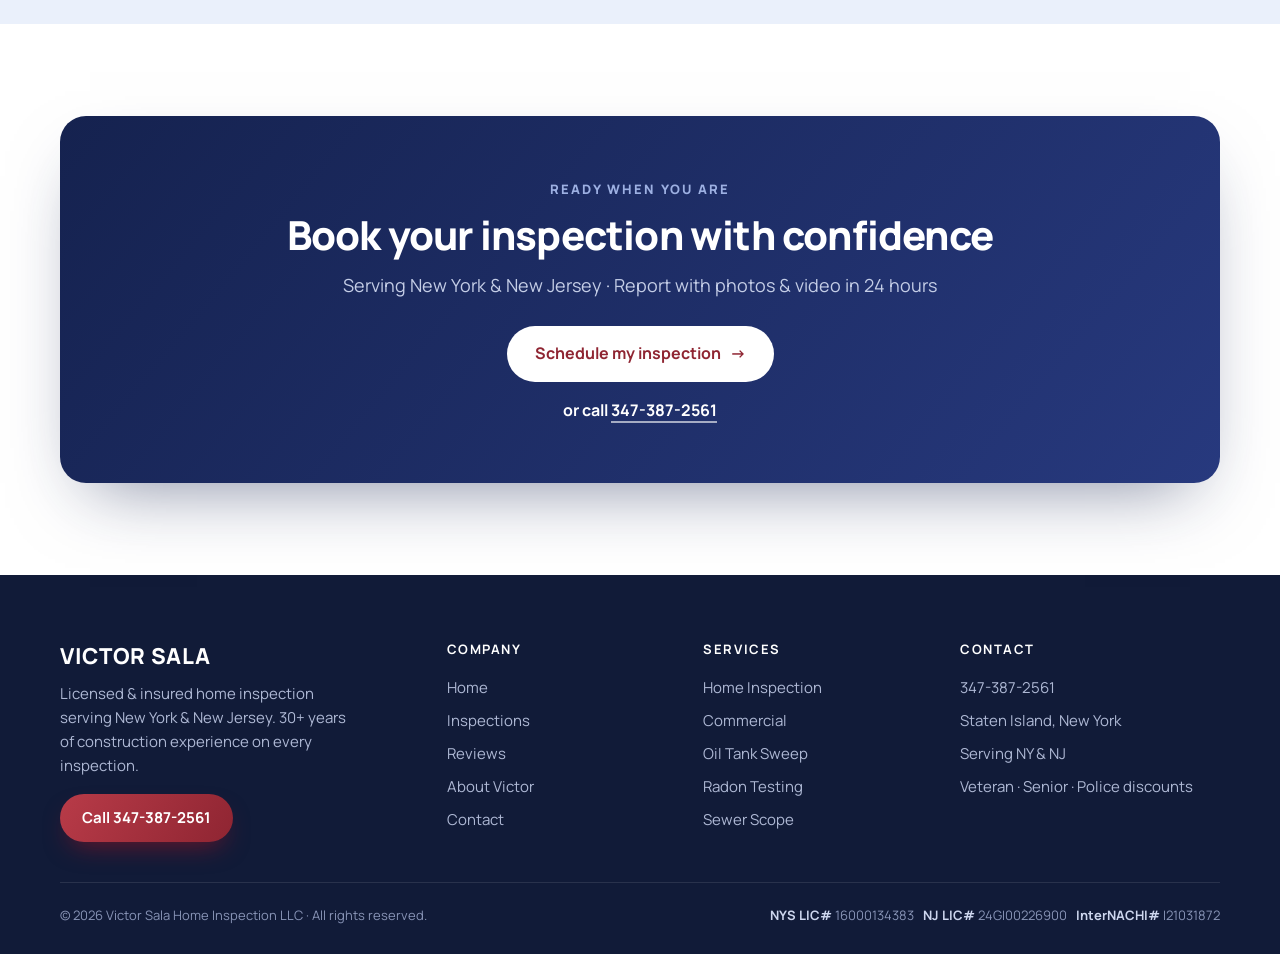
==== commit 4c8d0de8: "Add files via upload" ====
--- a/index.html
+++ b/index.html
@@ -7,14 +7,14 @@
 <meta name="description" content="Licensed &amp; insured home inspector serving New York &amp; New Jersey. 30+ years construction experience, 5.0 Google rating across 304 reviews. Full-color report with photos &amp; video in 24 hours. Radon, oil tank sweep, sewer scope, drone &amp; thermal imaging. Call 347-387-2561.">
 <link rel="preconnect" href="https://fonts.googleapis.com">
 <link rel="preconnect" href="https://fonts.gstatic.com" crossorigin>
-<link href="https://fonts.googleapis.com/css2?family=Manrope:wght@400;500;600;700;800&family=Kaushan+Script&display=swap" rel="stylesheet">
+<link href="https://fonts.googleapis.com/css2?family=Manrope:wght@400;500;600;700;800&display=swap" rel="stylesheet">
 <style>
 :root{
   --navy:#15224f;      /* deep brand ink — headings */
   --blue:#2b3f96;      /* primary brand blue */
   --blue2:#4a63c8;     /* lighter primary — gradient twin */
-  --red1:#e23a44;      /* accent start */
-  --red2:#c0121e;      /* accent end */
+  --red1:#b83b48;      /* accent start */
+  --red2:#8f2532;      /* accent end */
   --grey:#586074;      /* body copy */
   --bg:#eaf0fb;        /* soft tinted band */
   --line:#e5e9f1;      /* hairline */
@@ -54,8 +54,8 @@
 .brand{display:flex;align-items:center;gap:12px;margin-right:auto}
 .brand .mark{width:50px;height:50px;flex:0 0 auto}
 .brand .wm{line-height:1}
-.brand .wm .script{font-family:'Kaushan Script',cursive;font-size:22px;color:var(--navy);display:block;margin-bottom:1px}
-.brand .wm .sub{font-size:11px;font-weight:800;letter-spacing:.14em}
+.brand .wm .nm{font-size:20px;font-weight:800;letter-spacing:.02em;color:var(--navy);display:block;line-height:1}
+.brand .wm .sub{font-size:9.5px;font-weight:700;letter-spacing:.22em;color:#8f2532;display:block;margin-top:4px}
 .brand .wm .sub .h{color:var(--blue)}
 .brand .wm .sub .i{color:var(--navy)}
 .navlinks{display:flex;gap:22px;align-items:center}
@@ -145,10 +145,10 @@
 .gscore small{font-size:13px;color:var(--grey);font-weight:600}
 
 /* ---------- CTA band ---------- */
-.cta{background:linear-gradient(120deg,var(--red2),var(--red1));color:#fff;border-radius:26px;padding:60px;text-align:center;position:relative;overflow:hidden;box-shadow:0 30px 70px -30px rgba(192,18,30,.6)}
+.cta{background:linear-gradient(130deg,#15224f,#27397e);color:#fff;border-radius:26px;padding:60px;text-align:center;position:relative;overflow:hidden;box-shadow:0 30px 70px -30px rgba(21,34,79,.55)}
 .cta h2{color:#fff;font-size:clamp(28px,3.6vw,40px);margin:12px 0 14px}
-.cta p{color:#ffe1e3;font-size:18px;margin-bottom:26px}
-.cta .eyebrow{color:#ffd0d3}
+.cta p{color:#c4cde6;font-size:18px;margin-bottom:26px}
+.cta .eyebrow{color:#9db0e2}
 .cta .btn-white{background:#fff;color:var(--red2)}
 .cta .orcall{margin-top:16px;font-weight:700;color:#fff}
 .cta .orcall a{border-bottom:2px solid rgba(255,255,255,.6)}
@@ -159,7 +159,7 @@
 footer h5{color:#fff;font-size:13px;letter-spacing:.12em;text-transform:uppercase;margin-bottom:16px}
 footer a{color:#aeb8d4}footer a:hover{color:#fff}
 footer li{list-style:none;margin-bottom:9px}
-.fbrand .script{font-family:'Kaushan Script',cursive;font-size:26px;color:#fff;margin-bottom:6px}
+.fbrand .fnm{font-size:22px;font-weight:800;letter-spacing:.03em;color:#fff;margin-bottom:8px}
 .fbrand p{max-width:300px;margin-bottom:16px}
 .fcred{border-top:1px solid rgba(255,255,255,.1);padding-top:22px;display:flex;justify-content:space-between;gap:20px;flex-wrap:wrap;font-size:13px;color:#8894b6}
 .fcred b{color:#cdd6ee;font-weight:700}
@@ -194,22 +194,7 @@
 
 <header>
 <nav class="nav">
-  <a class="brand" href="index.html" aria-label="Victor Sala Home Inspection">
-    <svg class="mark" viewBox="0 0 64 64" fill="none" xmlns="http://www.w3.org/2000/svg" role="img" aria-label="Victor Sala Home Inspection logo">
-      <path d="M11 34.5 32 17l21 17.5V56a2 2 0 0 1-2 2H13a2 2 0 0 1-2-2V34.5Z" fill="#15224f"/>
-      <path d="M32 14 8 34.2l2.6 3L32 19.4l21.4 17.8 2.6-3L32 14Z" fill="#2b3f96"/>
-      <rect x="40" y="20" width="6" height="12" rx="1" fill="#15224f"/>
-      <rect x="26" y="40" width="12" height="18" rx="1.5" fill="#fff"/>
-      <rect x="28.4" y="42.4" width="7.2" height="6" rx=".6" fill="#e23a44"/>
-      <circle cx="26" cy="24" r="10.5" fill="#fff" stroke="#2b3f96" stroke-width="3.2"/>
-      <circle cx="26" cy="24" r="6.2" fill="#eaf0fb"/>
-      <rect x="32.5" y="30.5" width="4.4" height="13" rx="2.2" transform="rotate(-45 32.5 30.5)" fill="#e23a44"/>
-    </svg>
-    <span class="wm">
-      <span class="script">Victor Sala</span>
-      <span class="sub"><span class="h">HOME</span> <span class="i">INSPECTION</span></span>
-    </span>
-  </a>
+  <a class="brand" href="index.html" aria-label="Victor Sala Home Inspection"><svg class="mark" viewBox="0 0 64 64" role="img" aria-label="Victor Sala Home Inspection logo"><rect x="3" y="3" width="58" height="58" rx="14" fill="#15224f"/><rect x="3.75" y="3.75" width="56.5" height="56.5" rx="12.5" fill="none" stroke="#fff" stroke-opacity=".16"/><path d="M19.5 34 32 22.6 44.5 34V45a1.3 1.3 0 0 1-1.3 1.3H20.8A1.3 1.3 0 0 1 19.5 45Z" fill="#fff"/><path d="M18 34.8 32 21.8 46 34.8" fill="none" stroke="#b83b48" stroke-width="2.6" stroke-linecap="round" stroke-linejoin="round"/><circle cx="31.5" cy="38.5" r="5" fill="none" stroke="#15224f" stroke-width="2.2"/><line x1="35.2" y1="42.2" x2="38.4" y2="45.4" stroke="#15224f" stroke-width="2.4" stroke-linecap="round"/></svg><span class="wm"><span class="nm">VICTOR SALA</span><span class="sub">HOME&nbsp;INSPECTION</span></span></a>
   <div class="navlinks">
     <a href="index.html">Home</a>
     <a href="inspections.html">Inspections</a>
@@ -284,11 +269,11 @@
           <rect x="300" y="228" width="44" height="44" rx="3" fill="#eaf0fb" stroke="#2b3f96" stroke-width="2"/>
           <path d="M198 228v44M176 250h44M322 228v44M300 250h44" stroke="#2b3f96" stroke-width="1.6"/>
           <!-- red accent under roof -->
-          <rect x="150" y="196" width="220" height="8" fill="#e23a44"/>
+          <rect x="150" y="196" width="220" height="8" fill="#b83b48"/>
           <!-- magnifying glass over house -->
-          <circle cx="392" cy="248" r="46" fill="#fff" fill-opacity=".55" stroke="#e23a44" stroke-width="6"/>
+          <circle cx="392" cy="248" r="46" fill="#fff" fill-opacity=".55" stroke="#b83b48" stroke-width="6"/>
           <circle cx="392" cy="248" r="46" fill="none" stroke="#fff" stroke-width="1.4"/>
-          <rect x="420" y="276" width="16" height="52" rx="8" transform="rotate(-45 420 276)" fill="#c0121e"/>
+          <rect x="420" y="276" width="16" height="52" rx="8" transform="rotate(-45 420 276)" fill="#8f2532"/>
           <!-- checkmark inside glass -->
           <path d="M378 248l9 9 18-20" stroke="#2b3f96" stroke-width="6" fill="none" stroke-linecap="round" stroke-linejoin="round"/>
         </svg>
@@ -329,7 +314,7 @@
       </div>
       <div class="pcard">
         <div class="top" style="background:linear-gradient(120deg,#f7e9ea,#f2d7d9)">
-          <svg width="92" height="92" viewBox="0 0 64 64" fill="none"><rect x="12" y="20" width="40" height="36" rx="2" fill="#c0121e"/><rect x="12" y="20" width="40" height="8" fill="#15224f"/><rect x="18" y="32" width="7" height="7" fill="#fff"/><rect x="29" y="32" width="7" height="7" fill="#fff"/><rect x="40" y="32" width="7" height="7" fill="#fff"/><rect x="18" y="44" width="7" height="7" fill="#fff"/><rect x="40" y="44" width="7" height="12" fill="#15224f"/></svg>
+          <svg width="92" height="92" viewBox="0 0 64 64" fill="none"><rect x="12" y="20" width="40" height="36" rx="2" fill="#8f2532"/><rect x="12" y="20" width="40" height="8" fill="#15224f"/><rect x="18" y="32" width="7" height="7" fill="#fff"/><rect x="29" y="32" width="7" height="7" fill="#fff"/><rect x="40" y="32" width="7" height="7" fill="#fff"/><rect x="18" y="44" width="7" height="7" fill="#fff"/><rect x="40" y="44" width="7" height="12" fill="#15224f"/></svg>
         </div>
         <div class="body">
           <h3>Commercial Inspection</h3>
@@ -351,13 +336,13 @@
     </div>
     <div class="addgrid">
       <div class="addcard"><div class="ico"><svg width="26" height="26" viewBox="0 0 24 24" fill="none"><rect x="4" y="8" width="16" height="11" rx="2" fill="#2b3f96"/><rect x="8" y="4" width="8" height="5" rx="1" fill="#15224f"/><circle cx="12" cy="13.5" r="2.4" fill="#fff"/></svg></div><h4>Oil Tank Sweep</h4><p>Detect buried tanks before you buy — a leaking tank can mean $100k+ in cleanup.</p></div>
-      <div class="addcard"><div class="ico"><svg width="26" height="26" viewBox="0 0 24 24" fill="none"><circle cx="12" cy="12" r="2.4" fill="#c0121e"/><ellipse cx="12" cy="12" rx="9" ry="3.6" stroke="#2b3f96" stroke-width="1.6"/><ellipse cx="12" cy="12" rx="9" ry="3.6" stroke="#2b3f96" stroke-width="1.6" transform="rotate(60 12 12)"/><ellipse cx="12" cy="12" rx="9" ry="3.6" stroke="#2b3f96" stroke-width="1.6" transform="rotate(120 12 12)"/></svg></div><h4>Radon Testing</h4><p>The #2 cause of lung cancer. Colorless, odorless — and common across the region.</p></div>
-      <div class="addcard"><div class="ico"><svg width="26" height="26" viewBox="0 0 24 24" fill="none"><path d="M4 15c0-5 3-8 8-8h8" stroke="#2b3f96" stroke-width="2.4" fill="none" stroke-linecap="round"/><circle cx="6" cy="17" r="2.4" fill="#c0121e"/><path d="M17 4l3 3-3 3" stroke="#2b3f96" stroke-width="2.4" fill="none" stroke-linecap="round" stroke-linejoin="round"/></svg></div><h4>Sewer Scope</h4><p>A camera down the main line finds root intrusion and breaks before they cost you.</p></div>
-      <div class="addcard"><div class="ico"><svg width="26" height="26" viewBox="0 0 24 24" fill="none"><rect x="9" y="3" width="6" height="13" rx="3" fill="#2b3f96"/><circle cx="12" cy="18" r="4" fill="#c0121e"/><rect x="10.6" y="8" width="2.8" height="9" fill="#c0121e"/></svg></div><h4>Thermal Imaging</h4><p>Infrared reveals hidden moisture, missing insulation and electrical hot spots.</p></div>
-      <div class="addcard"><div class="ico"><svg width="26" height="26" viewBox="0 0 24 24" fill="none"><circle cx="12" cy="7" r="3" fill="#2b3f96"/><rect x="5" y="10" width="14" height="3" rx="1.5" fill="#15224f"/><circle cx="6" cy="15" r="2.3" fill="#c0121e"/><circle cx="18" cy="15" r="2.3" fill="#c0121e"/><path d="M12 10v5" stroke="#15224f" stroke-width="2"/></svg></div><h4>Drone Roof Inspection</h4><p>High-resolution aerial views of steep or unsafe roofs — no guesswork.</p></div>
-      <div class="addcard"><div class="ico"><svg width="26" height="26" viewBox="0 0 24 24" fill="none"><path d="M7 20c-2-3-2-6 1-9 1 2 2 2.5 3 3 1-3 0-6-2-9 5 2 8 6 8 11a6.9 6.9 0 0 1-3 6" stroke="#c0121e" stroke-width="1.8" fill="#f7dede"/></svg></div><h4>Wood-Destroying Insects</h4><p>Termite &amp; WDI reports — required by many lenders, essential in older homes.</p></div>
+      <div class="addcard"><div class="ico"><svg width="26" height="26" viewBox="0 0 24 24" fill="none"><circle cx="12" cy="12" r="2.4" fill="#8f2532"/><ellipse cx="12" cy="12" rx="9" ry="3.6" stroke="#2b3f96" stroke-width="1.6"/><ellipse cx="12" cy="12" rx="9" ry="3.6" stroke="#2b3f96" stroke-width="1.6" transform="rotate(60 12 12)"/><ellipse cx="12" cy="12" rx="9" ry="3.6" stroke="#2b3f96" stroke-width="1.6" transform="rotate(120 12 12)"/></svg></div><h4>Radon Testing</h4><p>The #2 cause of lung cancer. Colorless, odorless — and common across the region.</p></div>
+      <div class="addcard"><div class="ico"><svg width="26" height="26" viewBox="0 0 24 24" fill="none"><path d="M4 15c0-5 3-8 8-8h8" stroke="#2b3f96" stroke-width="2.4" fill="none" stroke-linecap="round"/><circle cx="6" cy="17" r="2.4" fill="#8f2532"/><path d="M17 4l3 3-3 3" stroke="#2b3f96" stroke-width="2.4" fill="none" stroke-linecap="round" stroke-linejoin="round"/></svg></div><h4>Sewer Scope</h4><p>A camera down the main line finds root intrusion and breaks before they cost you.</p></div>
+      <div class="addcard"><div class="ico"><svg width="26" height="26" viewBox="0 0 24 24" fill="none"><rect x="9" y="3" width="6" height="13" rx="3" fill="#2b3f96"/><circle cx="12" cy="18" r="4" fill="#8f2532"/><rect x="10.6" y="8" width="2.8" height="9" fill="#8f2532"/></svg></div><h4>Thermal Imaging</h4><p>Infrared reveals hidden moisture, missing insulation and electrical hot spots.</p></div>
+      <div class="addcard"><div class="ico"><svg width="26" height="26" viewBox="0 0 24 24" fill="none"><circle cx="12" cy="7" r="3" fill="#2b3f96"/><rect x="5" y="10" width="14" height="3" rx="1.5" fill="#15224f"/><circle cx="6" cy="15" r="2.3" fill="#8f2532"/><circle cx="18" cy="15" r="2.3" fill="#8f2532"/><path d="M12 10v5" stroke="#15224f" stroke-width="2"/></svg></div><h4>Drone Roof Inspection</h4><p>High-resolution aerial views of steep or unsafe roofs — no guesswork.</p></div>
+      <div class="addcard"><div class="ico"><svg width="26" height="26" viewBox="0 0 24 24" fill="none"><path d="M7 20c-2-3-2-6 1-9 1 2 2 2.5 3 3 1-3 0-6-2-9 5 2 8 6 8 11a6.9 6.9 0 0 1-3 6" stroke="#8f2532" stroke-width="1.8" fill="#f7dede"/></svg></div><h4>Wood-Destroying Insects</h4><p>Termite &amp; WDI reports — required by many lenders, essential in older homes.</p></div>
       <div class="addcard"><div class="ico"><svg width="26" height="26" viewBox="0 0 24 24" fill="none"><rect x="5" y="10" width="14" height="10" rx="1.5" fill="#2b3f96"/><path d="M7 10V7a5 5 0 0 1 10 0v3" stroke="#15224f" stroke-width="2" fill="none"/><path d="M9 15l2 2 4-4" stroke="#fff" stroke-width="2" fill="none" stroke-linecap="round" stroke-linejoin="round"/></svg></div><h4>Mold &amp; Air Quality</h4><p>Mold, lead-based paint and home-health testing for peace of mind.</p></div>
-      <div class="addcard"><div class="ico"><svg width="26" height="26" viewBox="0 0 24 24" fill="none"><path d="M4 20V9l5-4 5 4v11" fill="#2b3f96"/><rect x="14" y="8" width="6" height="12" fill="#15224f"/><path d="M16 8c0-2 1-3 1-4M18 8c0-2 1-3 1-4" stroke="#c0121e" stroke-width="1.6" stroke-linecap="round"/></svg></div><h4>Fireplace &amp; Chimney</h4><p>Plus pool &amp; spa, energy audits, and pipe &amp; cable locating on request.</p></div>
+      <div class="addcard"><div class="ico"><svg width="26" height="26" viewBox="0 0 24 24" fill="none"><path d="M4 20V9l5-4 5 4v11" fill="#2b3f96"/><rect x="14" y="8" width="6" height="12" fill="#15224f"/><path d="M16 8c0-2 1-3 1-4M18 8c0-2 1-3 1-4" stroke="#8f2532" stroke-width="1.6" stroke-linecap="round"/></svg></div><h4>Fireplace &amp; Chimney</h4><p>Plus pool &amp; spa, energy audits, and pipe &amp; cable locating on request.</p></div>
     </div>
     <div style="text-align:center;margin-top:40px">
       <a class="btn btn-blue" href="inspections.html">View all inspection services <span>&rarr;</span></a>
@@ -438,7 +423,7 @@
   <div class="wrap">
     <div class="fgrid">
       <div class="fbrand">
-        <div class="script">Victor Sala</div>
+        <div class="fnm">VICTOR SALA</div>
         <p>Licensed &amp; insured home inspection serving New York &amp; New Jersey. 30+ years of construction experience on every inspection.</p>
         <a class="btn btn-red" href="tel:13473872561" style="font-size:15px;padding:12px 22px">Call 347-387-2561</a>
       </div>
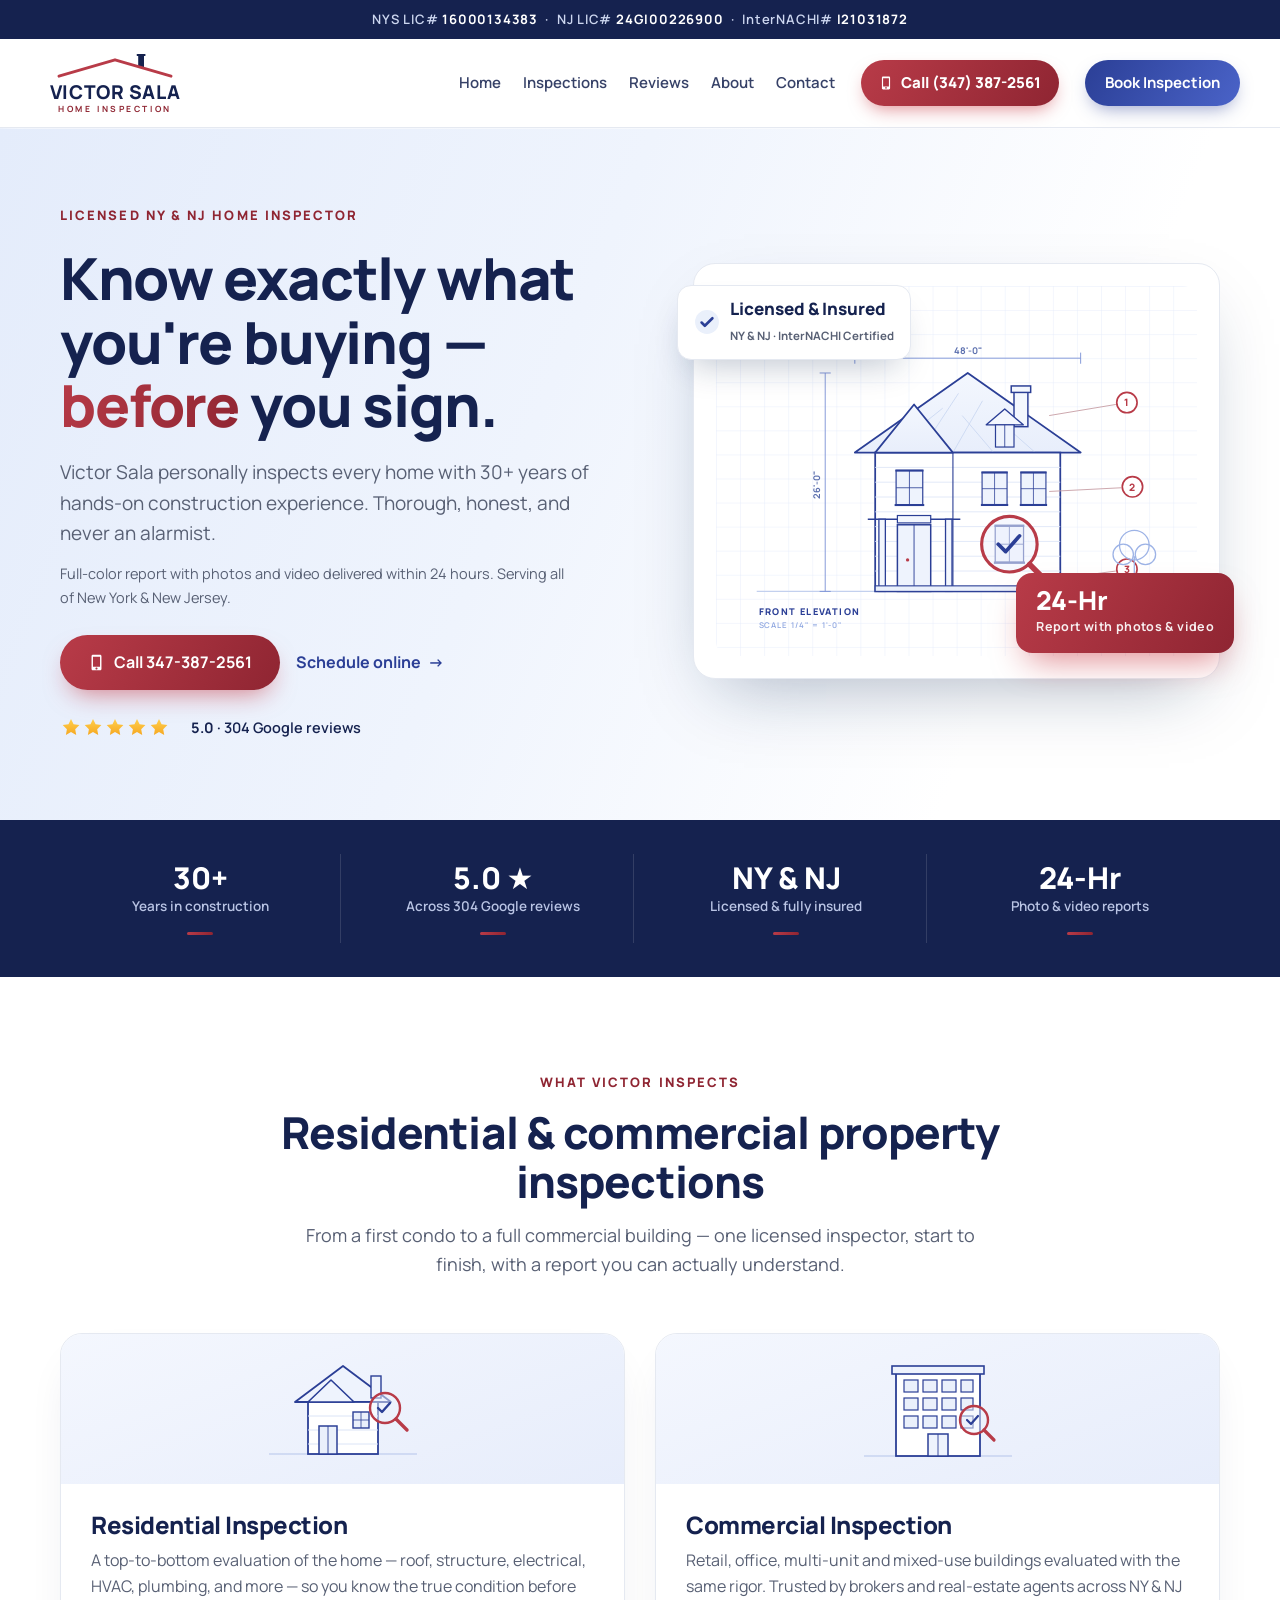
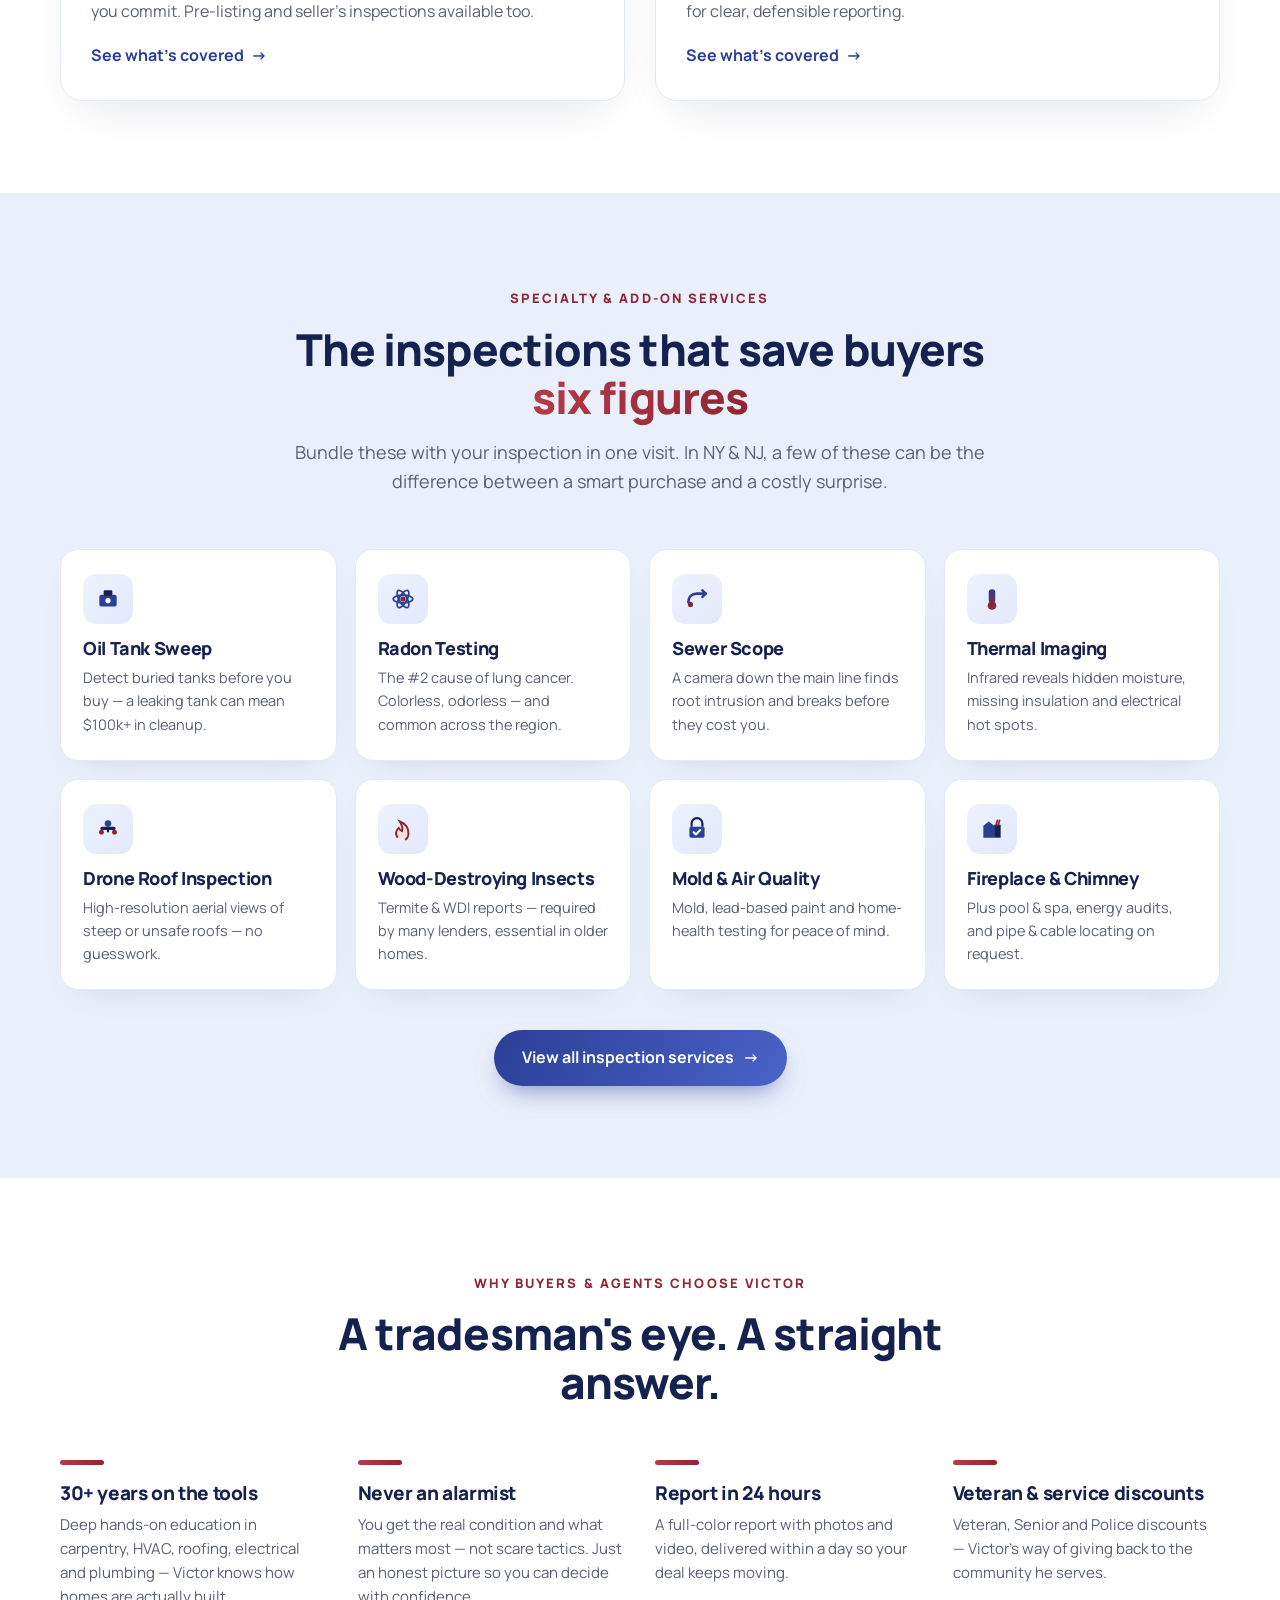
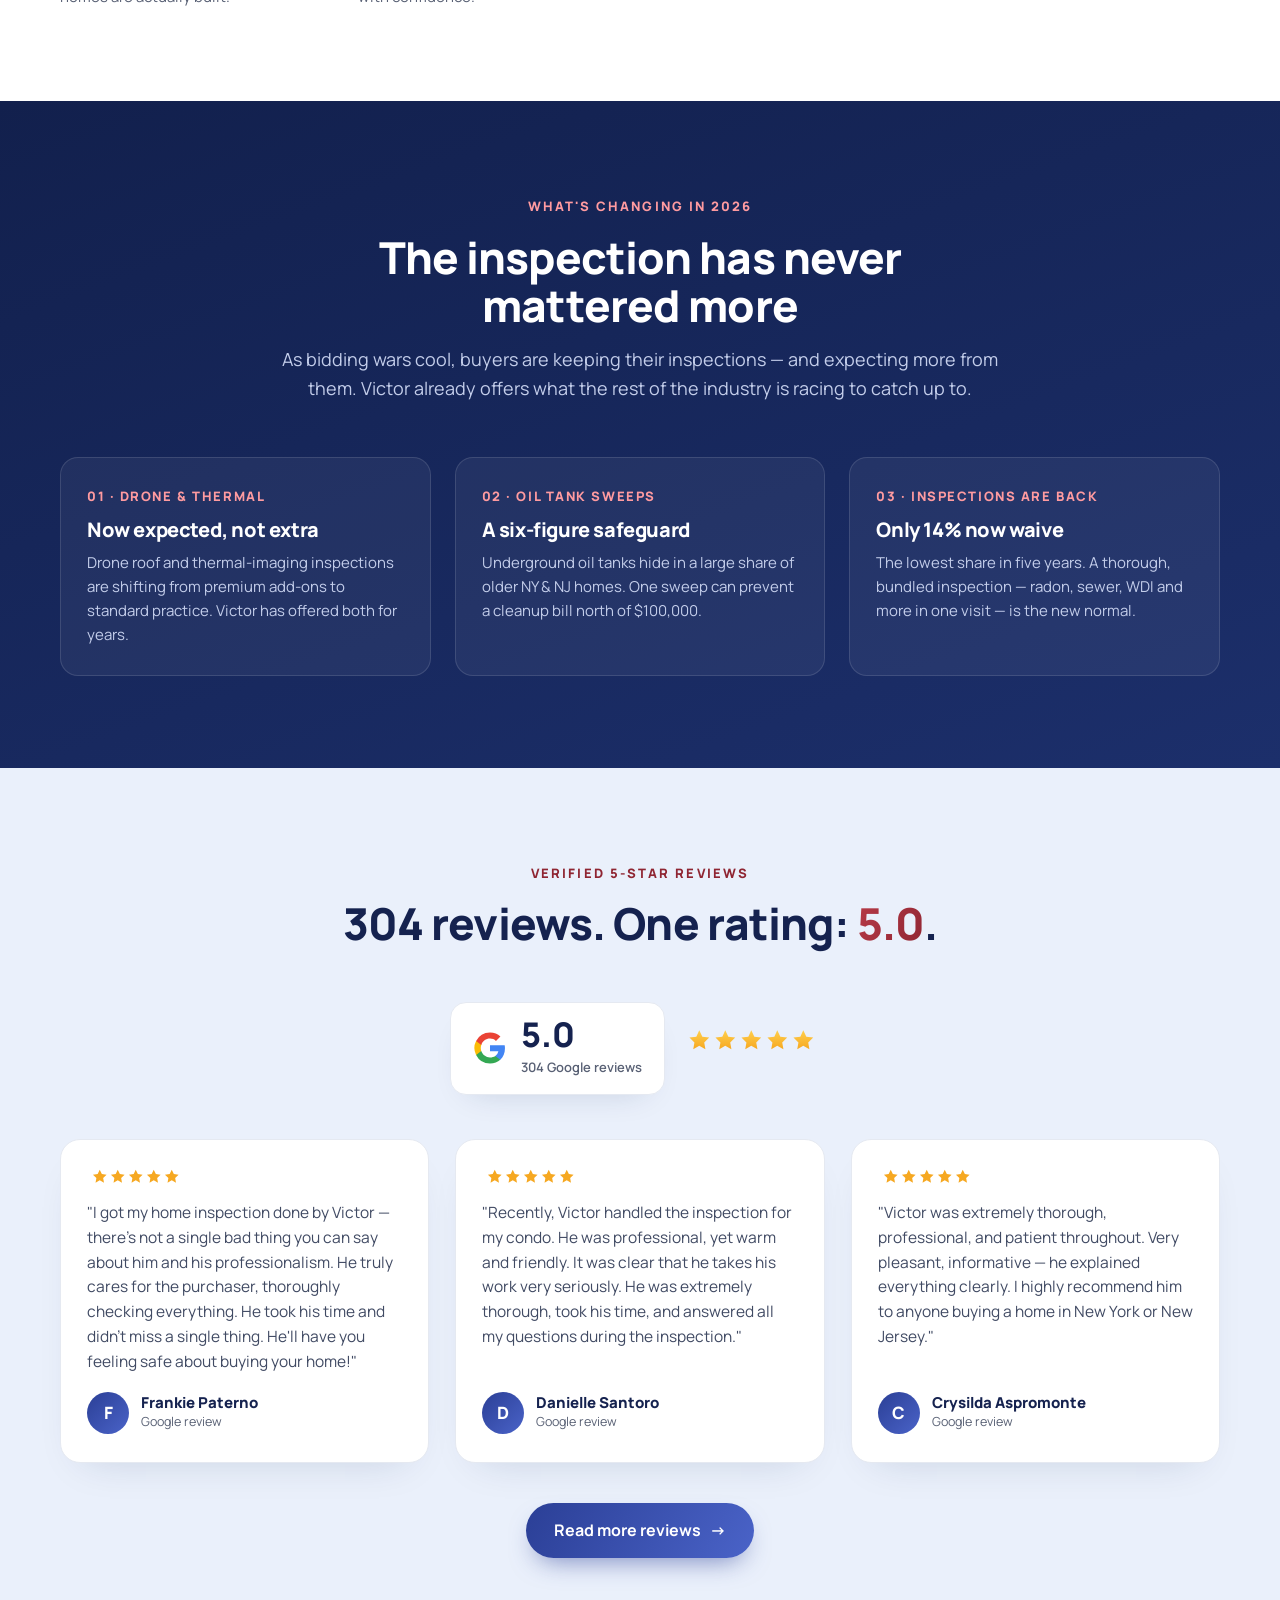
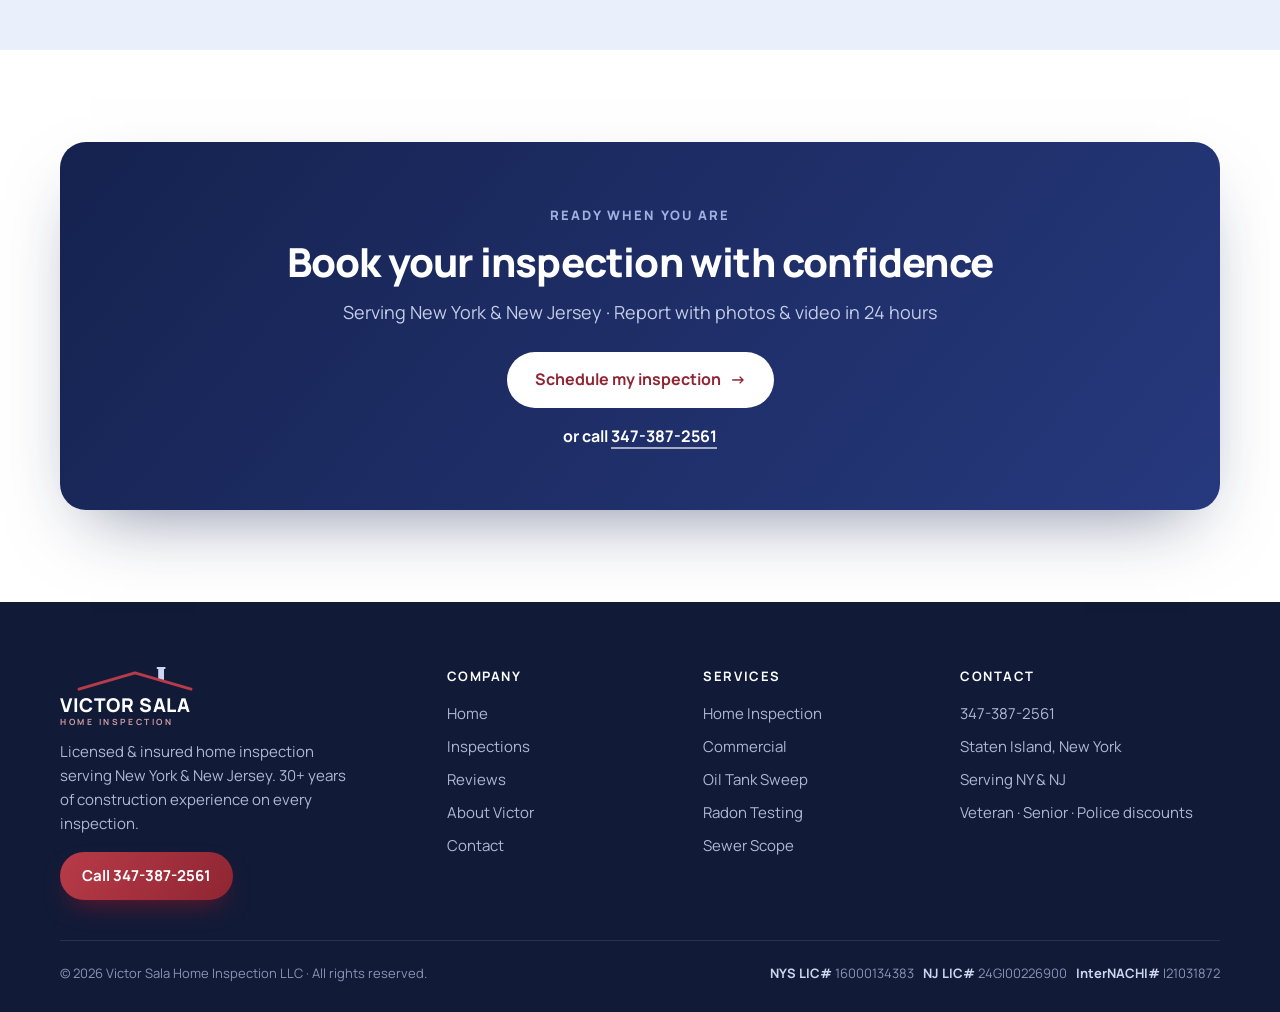
==== commit 5302a14b: "Add files via upload" ====
--- a/index.html
+++ b/index.html
@@ -58,7 +58,7 @@
 .brand .wm .sub{font-size:9.5px;font-weight:700;letter-spacing:.22em;color:#8f2532;display:block;margin-top:4px}
 .brand .wm .sub .h{color:var(--blue)}
 .brand .wm .sub .i{color:var(--navy)}
-.navlinks{display:flex;gap:22px;align-items:center}
+.brand{display:flex;align-items:center;margin-right:auto}.bmark{display:flex;flex-direction:column;align-items:center;line-height:1}.bmark .roof{width:150px;height:29px;display:block;margin-bottom:1px}.bmark .bnm{font-weight:800;font-size:19px;letter-spacing:.03em;color:var(--navy);line-height:1}.bmark .bsub{font-weight:700;font-size:8.5px;letter-spacing:.30em;color:#8f2532;margin-top:3px}.fmark{align-items:flex-start}.fmark .bnm{color:#fff}.fmark .bsub{color:#cf9aa1}.fbrand .fmark{margin-bottom:14px}.navlinks{display:flex;gap:22px;align-items:center}
 .navlinks a{font-weight:600;font-size:15px;color:var(--navy);opacity:.86}
 .navlinks a:hover{opacity:1;color:var(--blue)}
 .callbtn{display:inline-flex;align-items:center;gap:8px;font-weight:800;font-size:15px;white-space:nowrap;
@@ -92,8 +92,8 @@
 .stat{text-align:center;padding:8px 10px;border-right:1px solid rgba(255,255,255,.13)}
 .stat:last-child{border-right:0}
 .stat b{display:block;font-size:30px;font-weight:800;color:#fff;line-height:1.05}
-.stat b em{font-style:normal;background:linear-gradient(120deg,#ff8a90,#ffd4d6);-webkit-background-clip:text;background-clip:text;-webkit-text-fill-color:transparent}
-.stat span{font-size:13.5px;color:#b9c4e4;font-weight:600}
+.stat b em{font-style:normal;color:#fff}
+.stat span{font-size:13.5px;color:#b9c4e4;font-weight:600}.stat::after{content:'';display:block;width:26px;height:3px;border-radius:2px;background:linear-gradient(90deg,#b83b48,#8f2532);margin:13px auto 0}
 
 /* ---------- split cards ---------- */
 .cards2{display:grid;grid-template-columns:1fr 1fr;gap:30px}
@@ -194,7 +194,7 @@
 
 <header>
 <nav class="nav">
-  <a class="brand" href="index.html" aria-label="Victor Sala Home Inspection"><svg class="mark" viewBox="0 0 64 64" role="img" aria-label="Victor Sala Home Inspection logo"><rect x="3" y="3" width="58" height="58" rx="14" fill="#15224f"/><rect x="3.75" y="3.75" width="56.5" height="56.5" rx="12.5" fill="none" stroke="#fff" stroke-opacity=".16"/><path d="M19.5 34 32 22.6 44.5 34V45a1.3 1.3 0 0 1-1.3 1.3H20.8A1.3 1.3 0 0 1 19.5 45Z" fill="#fff"/><path d="M18 34.8 32 21.8 46 34.8" fill="none" stroke="#b83b48" stroke-width="2.6" stroke-linecap="round" stroke-linejoin="round"/><circle cx="31.5" cy="38.5" r="5" fill="none" stroke="#15224f" stroke-width="2.2"/><line x1="35.2" y1="42.2" x2="38.4" y2="45.4" stroke="#15224f" stroke-width="2.4" stroke-linecap="round"/></svg><span class="wm"><span class="nm">VICTOR SALA</span><span class="sub">HOME&nbsp;INSPECTION</span></span></a>
+  <a class="brand" href="index.html" aria-label="Victor Sala Home Inspection"><span class="bmark"><svg class="roof" viewBox="0 0 152 30" role="img" aria-label="roof mark"><rect x="98.5" y="1" width="9" height="2.2" rx="0.6" fill="#15224f"/><polygon points="100,3 106,3 106,15.8 100,14" fill="#15224f"/><path d="M18 24 76 7 134 24" fill="none" stroke="#b83b48" stroke-width="3" stroke-linecap="round" stroke-linejoin="round"/></svg><span class="bnm">VICTOR SALA</span><span class="bsub">HOME&nbsp;INSPECTION</span></span></a>
   <div class="navlinks">
     <a href="index.html">Home</a>
     <a href="inspections.html">Inspections</a>
@@ -245,38 +245,48 @@
         <div><b>Licensed &amp; Insured</b><br><span>NY &amp; NJ · InterNACHI Certified</span></div>
       </div>
       <div class="hero-card">
-        <svg viewBox="0 0 520 400" xmlns="http://www.w3.org/2000/svg" role="img" aria-label="Illustration of a home inspection">
-          <defs>
-            <linearGradient id="sky" x1="0" y1="0" x2="0" y2="1"><stop offset="0" stop-color="#eff4fd"/><stop offset="1" stop-color="#ffffff"/></linearGradient>
-            <linearGradient id="roof" x1="0" y1="0" x2="1" y2="1"><stop offset="0" stop-color="#2b3f96"/><stop offset="1" stop-color="#15224f"/></linearGradient>
-          </defs>
-          <rect width="520" height="400" rx="16" fill="url(#sky)"/>
-          <!-- ground -->
-          <rect x="0" y="332" width="520" height="68" fill="#eaf0fb"/>
-          <!-- trees -->
-          <circle cx="70" cy="300" r="30" fill="#dbe4f6"/><rect x="66" y="300" width="8" height="34" fill="#c7d2ec"/>
-          <circle cx="460" cy="292" r="34" fill="#dbe4f6"/><rect x="456" y="292" width="9" height="42" fill="#c7d2ec"/>
-          <!-- house body -->
-          <rect x="150" y="196" width="220" height="140" rx="4" fill="#fff" stroke="#d5def3" stroke-width="2"/>
-          <!-- roof -->
-          <path d="M132 202 260 108 388 202Z" fill="url(#roof)"/>
-          <rect x="330" y="140" width="20" height="40" rx="2" fill="#15224f"/>
-          <!-- door -->
-          <rect x="240" y="256" width="40" height="80" rx="3" fill="#2b3f96"/>
-          <circle cx="272" cy="298" r="3" fill="#ffcf4d"/>
-          <!-- windows -->
-          <rect x="176" y="228" width="44" height="44" rx="3" fill="#eaf0fb" stroke="#2b3f96" stroke-width="2"/>
-          <rect x="300" y="228" width="44" height="44" rx="3" fill="#eaf0fb" stroke="#2b3f96" stroke-width="2"/>
-          <path d="M198 228v44M176 250h44M322 228v44M300 250h44" stroke="#2b3f96" stroke-width="1.6"/>
-          <!-- red accent under roof -->
-          <rect x="150" y="196" width="220" height="8" fill="#b83b48"/>
-          <!-- magnifying glass over house -->
-          <circle cx="392" cy="248" r="46" fill="#fff" fill-opacity=".55" stroke="#b83b48" stroke-width="6"/>
-          <circle cx="392" cy="248" r="46" fill="none" stroke="#fff" stroke-width="1.4"/>
-          <rect x="420" y="276" width="16" height="52" rx="8" transform="rotate(-45 420 276)" fill="#8f2532"/>
-          <!-- checkmark inside glass -->
-          <path d="M378 248l9 9 18-20" stroke="#2b3f96" stroke-width="6" fill="none" stroke-linecap="round" stroke-linejoin="round"/>
-        </svg>
+        <svg viewBox="0 0 520 400" xmlns="http://www.w3.org/2000/svg" role="img" aria-label="Architectural blueprint of a home under inspection">
+<defs>
+<pattern id="bpgrid" width="26" height="26" patternUnits="userSpaceOnUse"><path d="M26 0H0V26" fill="none" stroke="#e7edfb" stroke-width="1"/></pattern>
+<linearGradient id="bproof" x1="0" y1="0" x2="0" y2="1"><stop offset="0" stop-color="#f3f7fe"/><stop offset="1" stop-color="#e8eefb"/></linearGradient>
+<symbol id="bpwin" viewBox="0 0 40 50"><rect x="2" y="2" width="36" height="46" fill="#eef3fd" stroke="#2b3f96" stroke-width="1.6"/><line x1="20" y1="2" x2="20" y2="48" stroke="#2b3f96" stroke-width="1.1"/><line x1="2" y1="25" x2="38" y2="25" stroke="#2b3f96" stroke-width="1.1"/><rect x="0" y="47" width="40" height="3" fill="#2b3f96"/><rect x="1" y="0" width="38" height="3" fill="#2b3f96"/></symbol>
+</defs>
+<rect width="520" height="400" rx="16" fill="#fff"/>
+<rect width="520" height="400" rx="16" fill="url(#bpgrid)"/>
+<line x1="44" y1="330" x2="486" y2="330" stroke="#c3d0ee" stroke-width="1.4"/>
+<polygon points="150,180 272,94 394,180" fill="url(#bproof)" stroke="#2b3f96" stroke-width="1.9" stroke-linejoin="round"/>
+<g stroke="#cdd9f2" stroke-width="1"><line x1="185" y1="180" x2="245" y2="132"/><line x1="220" y1="180" x2="262" y2="116"/><line x1="256" y1="180" x2="288" y2="124"/><line x1="300" y1="180" x2="266" y2="140"/><line x1="345" y1="180" x2="302" y2="142"/></g>
+<rect x="172" y="180" width="200" height="150" fill="#fff" stroke="#2b3f96" stroke-width="1.9"/>
+<g stroke="#e0e8f8" stroke-width="1"><line x1="172" y1="196" x2="372" y2="196"/><line x1="172" y1="212" x2="372" y2="212"/><line x1="172" y1="228" x2="372" y2="228"/><line x1="172" y1="244" x2="372" y2="244"/><line x1="172" y1="260" x2="372" y2="260"/><line x1="172" y1="276" x2="372" y2="276"/><line x1="172" y1="292" x2="372" y2="292"/><line x1="172" y1="308" x2="372" y2="308"/></g>
+<polygon points="172,180 214,128 256,180" fill="url(#bproof)" stroke="#2b3f96" stroke-width="1.9" stroke-linejoin="round"/>
+<line x1="256" y1="180" x2="256" y2="330" stroke="#2b3f96" stroke-width="1.2"/>
+<rect x="322" y="112" width="15" height="40" fill="#f3f7fe" stroke="#2b3f96" stroke-width="1.6"/><rect x="319" y="108" width="21" height="7" fill="#f3f7fe" stroke="#2b3f96" stroke-width="1.6"/>
+<polygon points="292,150 312,133 332,150" fill="#f3f7fe" stroke="#2b3f96" stroke-width="1.5" stroke-linejoin="round"/><rect x="302" y="150" width="20" height="24" fill="#eef3fd" stroke="#2b3f96" stroke-width="1.3"/><line x1="312" y1="150" x2="312" y2="174" stroke="#2b3f96" stroke-width=".9"/>
+<use href="#bpwin" x="286" y="200" width="30" height="38"/>
+<use href="#bpwin" x="328" y="200" width="30" height="38"/>
+<use href="#bpwin" x="192" y="198" width="34" height="40"/>
+<use href="#bpwin" x="300" y="256" width="34" height="46"/>
+<line x1="164" y1="252" x2="264" y2="252" stroke="#2b3f96" stroke-width="1.6"/>
+<rect x="176" y="252" width="7" height="78" fill="#f3f7fe" stroke="#2b3f96" stroke-width="1.4"/><rect x="248" y="252" width="7" height="78" fill="#f3f7fe" stroke="#2b3f96" stroke-width="1.4"/>
+<rect x="196" y="258" width="36" height="72" fill="#eef3fd" stroke="#2b3f96" stroke-width="1.6"/><line x1="214" y1="258" x2="214" y2="330" stroke="#2b3f96" stroke-width="1"/><rect x="196" y="248" width="36" height="8" fill="#f3f7fe" stroke="#2b3f96" stroke-width="1.3"/><circle cx="207" cy="296" r="1.8" fill="#b83b48"/>
+<line x1="188" y1="330" x2="240" y2="330" stroke="#2b3f96" stroke-width="1.2"/>
+<rect x="172" y="324" width="200" height="6" fill="#eaf0fb" stroke="#2b3f96" stroke-width="1.2"/>
+<g stroke="#7d93d6" stroke-width="1"><line x1="150" y1="78" x2="394" y2="78"/><line x1="150" y1="72" x2="150" y2="84"/><line x1="394" y1="72" x2="394" y2="84"/><line x1="118" y1="94" x2="118" y2="330"/><line x1="112" y1="94" x2="124" y2="94"/><line x1="112" y1="330" x2="124" y2="330"/></g>
+<text x="272" y="73" font-family="Manrope,sans-serif" font-size="10" font-weight="700" fill="#5b6fae" text-anchor="middle">48'-0"</text>
+<text x="112" y="215" font-family="Manrope,sans-serif" font-size="10" font-weight="700" fill="#5b6fae" text-anchor="middle" transform="rotate(-90 112 215)">26'-0"</text>
+<g font-family="Manrope,sans-serif" font-size="11" font-weight="800" fill="#b83b48">
+<line x1="360" y1="140" x2="432" y2="128" stroke="#c9a1a8" stroke-width="1"/><circle cx="444" cy="126" r="11" fill="#fff" stroke="#b83b48" stroke-width="1.8"/><text x="444" y="130" text-anchor="middle">1</text>
+<line x1="360" y1="222" x2="438" y2="218" stroke="#c9a1a8" stroke-width="1"/><circle cx="450" cy="217" r="11" fill="#fff" stroke="#b83b48" stroke-width="1.8"/><text x="450" y="221" text-anchor="middle">2</text>
+<line x1="372" y1="316" x2="432" y2="308" stroke="#c9a1a8" stroke-width="1"/><circle cx="444" cy="306" r="11" fill="#fff" stroke="#b83b48" stroke-width="1.8"/><text x="444" y="310" text-anchor="middle">3</text></g>
+<circle cx="317" cy="279" r="30" fill="#eef3fd" fill-opacity=".55" stroke="#2b3f96" stroke-width="1.4"/><circle cx="317" cy="279" r="30" fill="none" stroke="#b83b48" stroke-width="3.4"/><line x1="339" y1="301" x2="360" y2="322" stroke="#b83b48" stroke-width="6" stroke-linecap="round"/><path d="M305 279l8 8 15-17" fill="none" stroke="#2b3f96" stroke-width="4" stroke-linecap="round" stroke-linejoin="round"/>
+<g stroke="#9db3e6" stroke-width="1.4" fill="none"><line x1="452" y1="330" x2="452" y2="292"/><circle cx="452" cy="280" r="16"/><circle cx="440" cy="290" r="11"/><circle cx="464" cy="290" r="11"/></g>
+<text x="46" y="356" font-family="Manrope,sans-serif" font-size="10" font-weight="800" letter-spacing="1.5" fill="#2b3f96">FRONT ELEVATION</text>
+<text x="46" y="370" font-family="Manrope,sans-serif" font-size="8.5" font-weight="600" letter-spacing="1" fill="#8ea6e0">SCALE 1/4&quot; = 1'-0&quot;</text>
+<g stroke="#c3d0ee" stroke-width="1" fill="none"><rect x="386" y="344" width="100" height="40" rx="2"/><line x1="386" y1="358" x2="486" y2="358"/><line x1="386" y1="371" x2="486" y2="371"/></g>
+<text x="392" y="354" font-family="Manrope,sans-serif" font-size="7.5" font-weight="800" fill="#2b3f96">V. SALA &#183; HOME INSPECTION</text>
+<text x="392" y="367" font-family="Manrope,sans-serif" font-size="7" font-weight="600" fill="#8ea6e0">DWG. NO. VSI-01</text>
+<text x="392" y="380" font-family="Manrope,sans-serif" font-size="7" font-weight="600" fill="#8ea6e0">NY &amp; NJ &#183; LICENSED</text>
+</svg>
       </div>
       <div class="statchip"><b>24-Hr</b><span>Report with photos &amp; video</span></div>
     </div>
@@ -303,9 +313,17 @@
     </div>
     <div class="cards2">
       <div class="pcard">
-        <div class="top" style="background:linear-gradient(120deg,#eaf0fb,#dbe4f6)">
-          <svg width="92" height="92" viewBox="0 0 64 64" fill="none"><path d="M12 32 32 16l20 16v22a2 2 0 0 1-2 2H14a2 2 0 0 1-2-2V32Z" fill="#2b3f96"/><path d="M32 13 8 32.5l3 3.5L32 18l21 18 3-3.5L32 13Z" fill="#15224f"/><rect x="27" y="42" width="10" height="14" fill="#fff"/></svg>
-        </div>
+        <div class="top" style="background:linear-gradient(160deg,#f4f7fe,#e7edfb)"><svg width="180" height="126" viewBox="0 0 180 126" fill="none" role="img" aria-label="Residential elevation blueprint">
+<line x1="16" y1="108" x2="164" y2="108" stroke="#b6c6ec" stroke-width="1.2"/>
+<polygon points="42,56 90,20 138,56" fill="#eef3fd" stroke="#2b3f96" stroke-width="1.8" stroke-linejoin="round"/>
+<rect x="55" y="56" width="70" height="52" fill="#fff" stroke="#2b3f96" stroke-width="1.8"/>
+<polygon points="55,56 78,34 101,56" fill="#eef3fd" stroke="#2b3f96" stroke-width="1.6" stroke-linejoin="round"/>
+<rect x="118" y="30" width="10" height="22" fill="#eef3fd" stroke="#2b3f96" stroke-width="1.4"/>
+<g stroke="#dbe4f6" stroke-width="1"><line x1="55" y1="70" x2="125" y2="70"/><line x1="55" y1="84" x2="125" y2="84"/><line x1="55" y1="98" x2="125" y2="98"/></g>
+<rect x="66" y="80" width="18" height="28" fill="#eaf0fb" stroke="#2b3f96" stroke-width="1.5"/><line x1="75" y1="80" x2="75" y2="108" stroke="#2b3f96" stroke-width=".9"/>
+<rect x="100" y="66" width="16" height="16" fill="#eaf0fb" stroke="#2b3f96" stroke-width="1.4"/><line x1="108" y1="66" x2="108" y2="82" stroke="#2b3f96" stroke-width=".8"/><line x1="100" y1="74" x2="116" y2="74" stroke="#2b3f96" stroke-width=".8"/>
+<circle cx="132" cy="62" r="15" fill="#eef3fd" fill-opacity=".5" stroke="#b83b48" stroke-width="2.4"/><line x1="143" y1="73" x2="154" y2="84" stroke="#b83b48" stroke-width="3.4" stroke-linecap="round"/><path d="M125 62l4 4 8-9" fill="none" stroke="#2b3f96" stroke-width="2.4" stroke-linecap="round" stroke-linejoin="round"/>
+</svg></div>
         <div class="body">
           <h3>Residential Inspection</h3>
           <p>A top-to-bottom evaluation of the home — roof, structure, electrical, HVAC, plumbing, and more — so you know the true condition before you commit. Pre-listing and seller's inspections available too.</p>
@@ -313,9 +331,17 @@
         </div>
       </div>
       <div class="pcard">
-        <div class="top" style="background:linear-gradient(120deg,#f7e9ea,#f2d7d9)">
-          <svg width="92" height="92" viewBox="0 0 64 64" fill="none"><rect x="12" y="20" width="40" height="36" rx="2" fill="#8f2532"/><rect x="12" y="20" width="40" height="8" fill="#15224f"/><rect x="18" y="32" width="7" height="7" fill="#fff"/><rect x="29" y="32" width="7" height="7" fill="#fff"/><rect x="40" y="32" width="7" height="7" fill="#fff"/><rect x="18" y="44" width="7" height="7" fill="#fff"/><rect x="40" y="44" width="7" height="12" fill="#15224f"/></svg>
-        </div>
+        <div class="top" style="background:linear-gradient(160deg,#f4f7fe,#e7edfb)"><svg width="180" height="126" viewBox="0 0 180 126" fill="none" role="img" aria-label="Commercial elevation blueprint">
+<line x1="16" y1="110" x2="164" y2="110" stroke="#b6c6ec" stroke-width="1.2"/>
+<rect x="48" y="26" width="84" height="84" fill="#fff" stroke="#2b3f96" stroke-width="1.8"/>
+<rect x="44" y="20" width="92" height="8" fill="#eef3fd" stroke="#2b3f96" stroke-width="1.6"/>
+<g fill="#eaf0fb" stroke="#2b3f96" stroke-width="1.2">
+<rect x="56" y="34" width="14" height="12"/><rect x="75" y="34" width="14" height="12"/><rect x="94" y="34" width="14" height="12"/><rect x="113" y="34" width="12" height="12"/>
+<rect x="56" y="52" width="14" height="12"/><rect x="75" y="52" width="14" height="12"/><rect x="94" y="52" width="14" height="12"/><rect x="113" y="52" width="12" height="12"/>
+<rect x="56" y="70" width="14" height="12"/><rect x="75" y="70" width="14" height="12"/><rect x="94" y="70" width="14" height="12"/><rect x="113" y="70" width="12" height="12"/></g>
+<rect x="80" y="88" width="20" height="22" fill="#eef3fd" stroke="#2b3f96" stroke-width="1.5"/><line x1="90" y1="88" x2="90" y2="110" stroke="#2b3f96" stroke-width=".9"/>
+<circle cx="126" cy="74" r="14" fill="#eef3fd" fill-opacity=".5" stroke="#b83b48" stroke-width="2.4"/><line x1="136" y1="84" x2="146" y2="94" stroke="#b83b48" stroke-width="3.2" stroke-linecap="round"/><path d="M119 74l4 4 7-8" fill="none" stroke="#2b3f96" stroke-width="2.2" stroke-linecap="round" stroke-linejoin="round"/>
+</svg></div>
         <div class="body">
           <h3>Commercial Inspection</h3>
           <p>Retail, office, multi-unit and mixed-use buildings evaluated with the same rigor. Trusted by brokers and real-estate agents across NY &amp; NJ for clear, defensible reporting.</p>
@@ -423,7 +449,7 @@
   <div class="wrap">
     <div class="fgrid">
       <div class="fbrand">
-        <div class="fnm">VICTOR SALA</div>
+        <span class="bmark fmark"><svg class="roof" viewBox="0 0 152 30" role="img" aria-label="roof mark"><rect x="98.5" y="1" width="9" height="2.2" rx="0.6" fill="#cdd6ee"/><polygon points="100,3 106,3 106,15.8 100,14" fill="#cdd6ee"/><path d="M18 24 76 7 134 24" fill="none" stroke="#b83b48" stroke-width="3" stroke-linecap="round" stroke-linejoin="round"/></svg><span class="bnm">VICTOR SALA</span><span class="bsub">HOME&nbsp;INSPECTION</span></span>
         <p>Licensed &amp; insured home inspection serving New York &amp; New Jersey. 30+ years of construction experience on every inspection.</p>
         <a class="btn btn-red" href="tel:13473872561" style="font-size:15px;padding:12px 22px">Call 347-387-2561</a>
       </div>
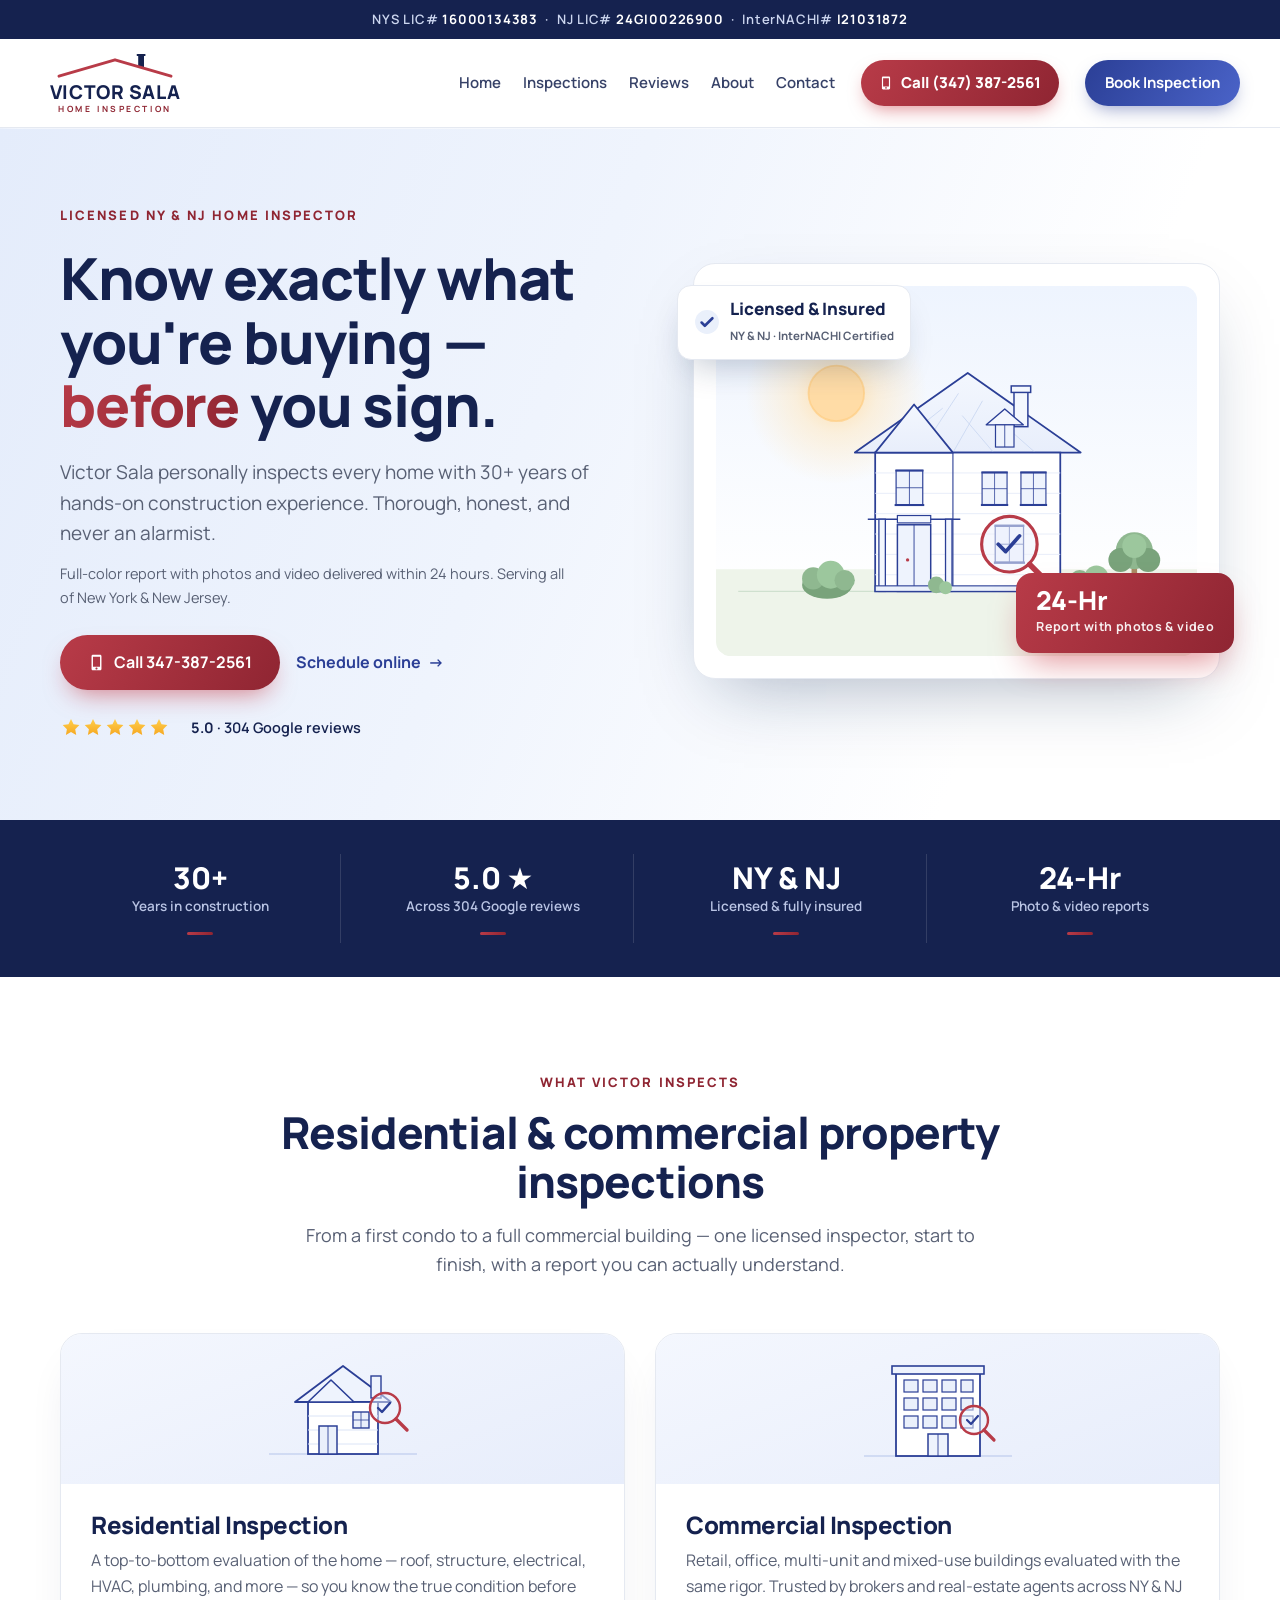
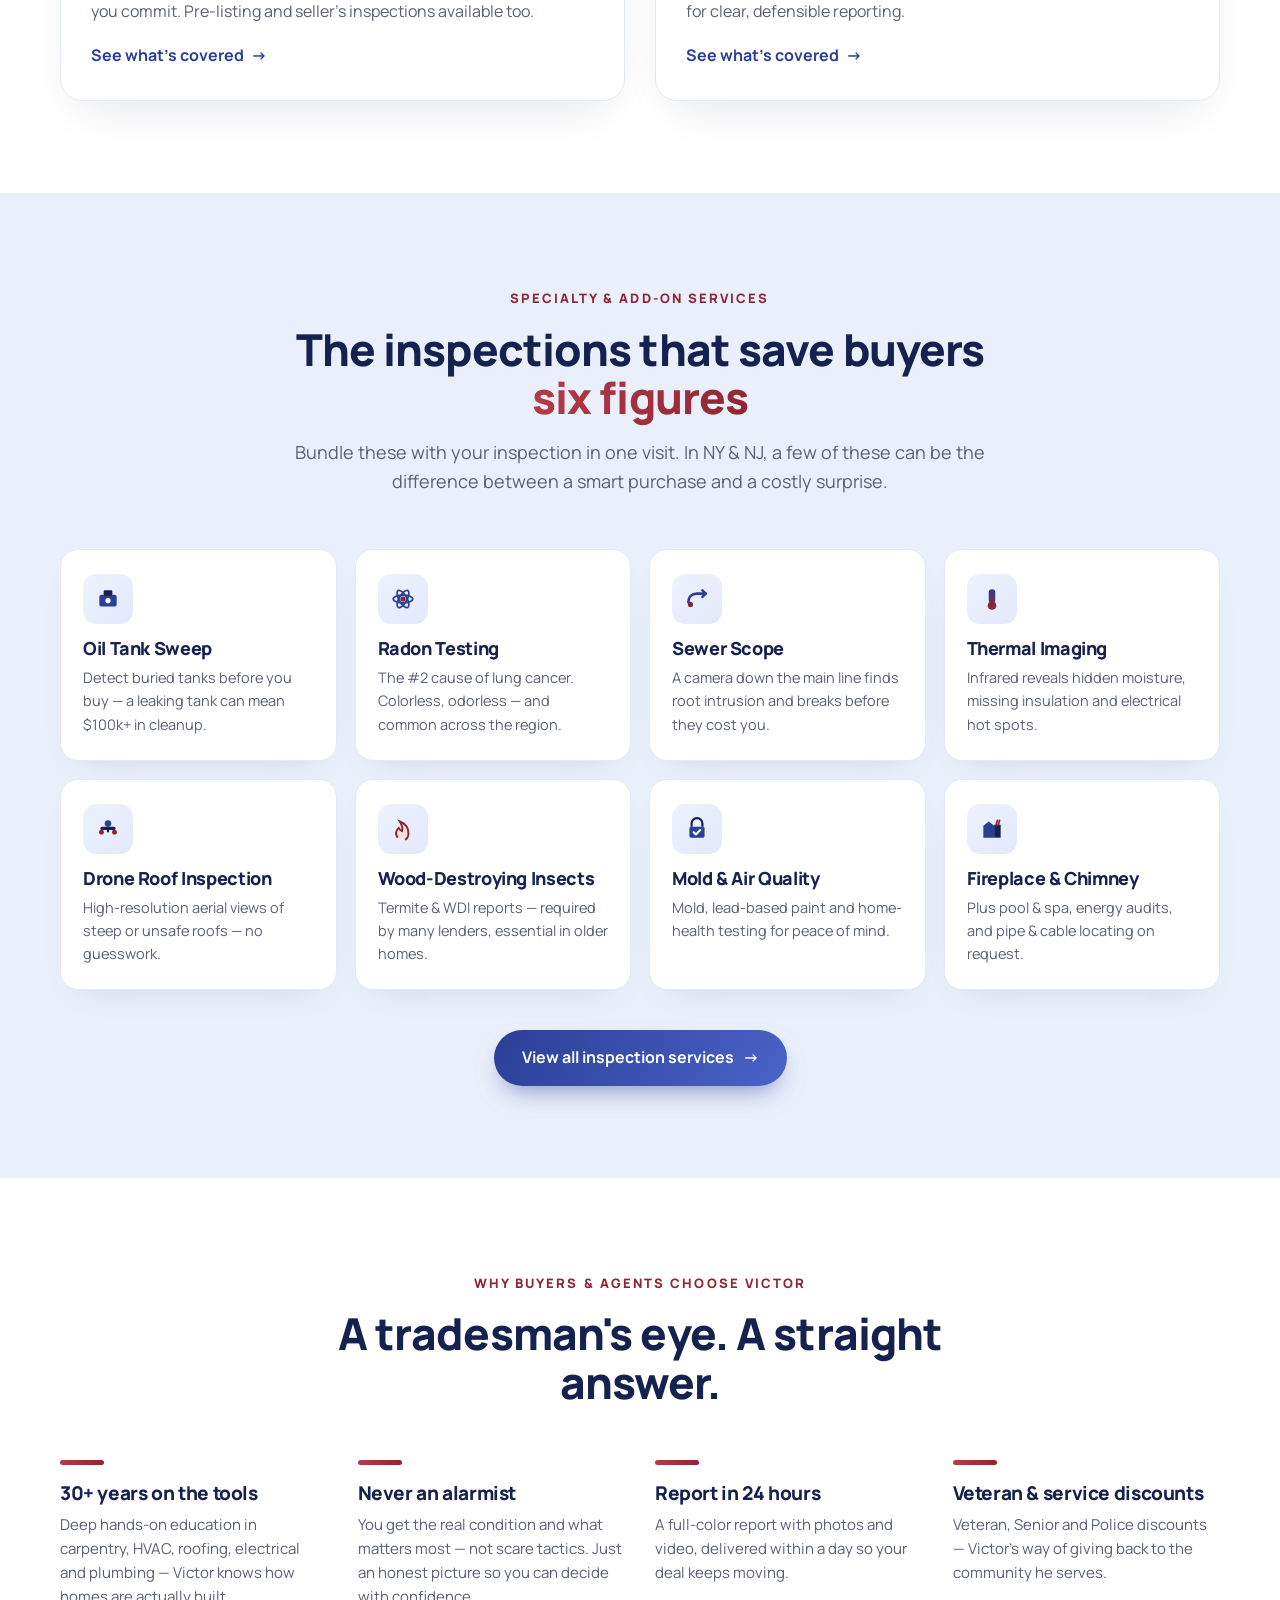
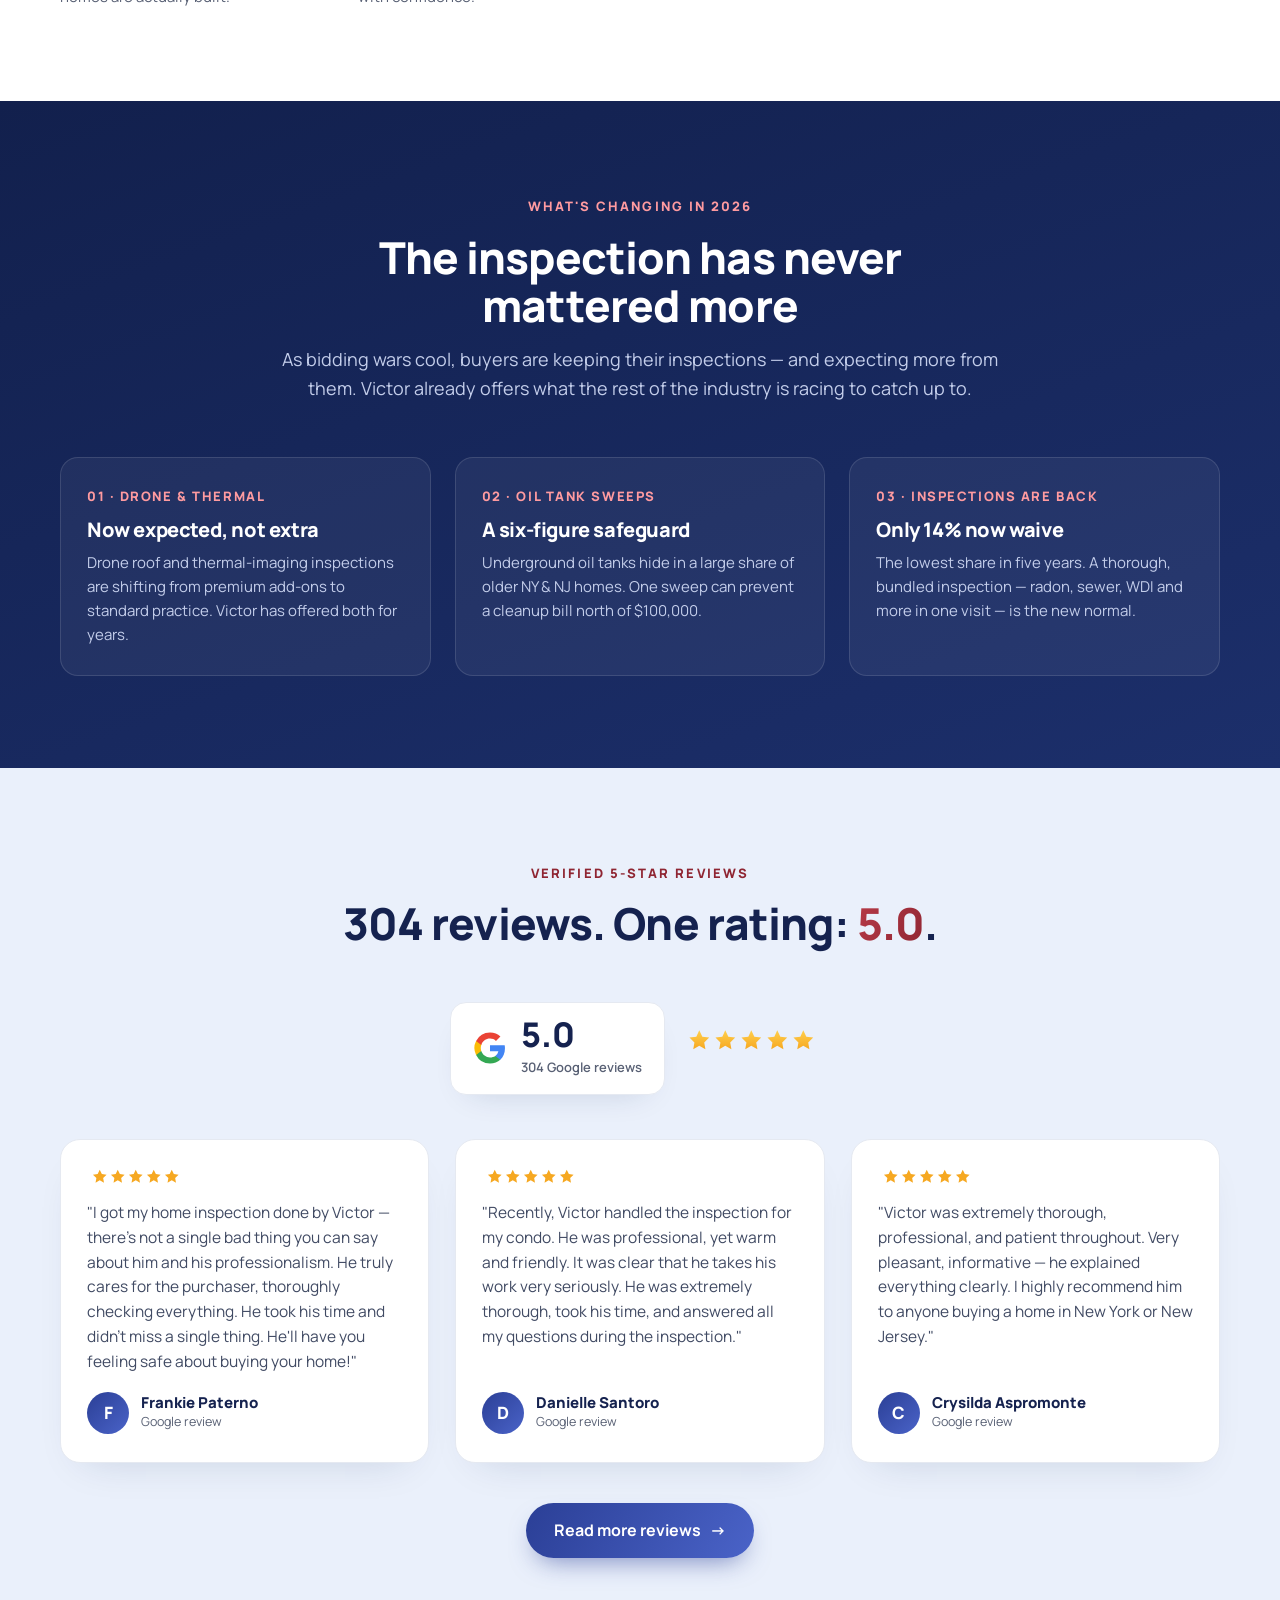
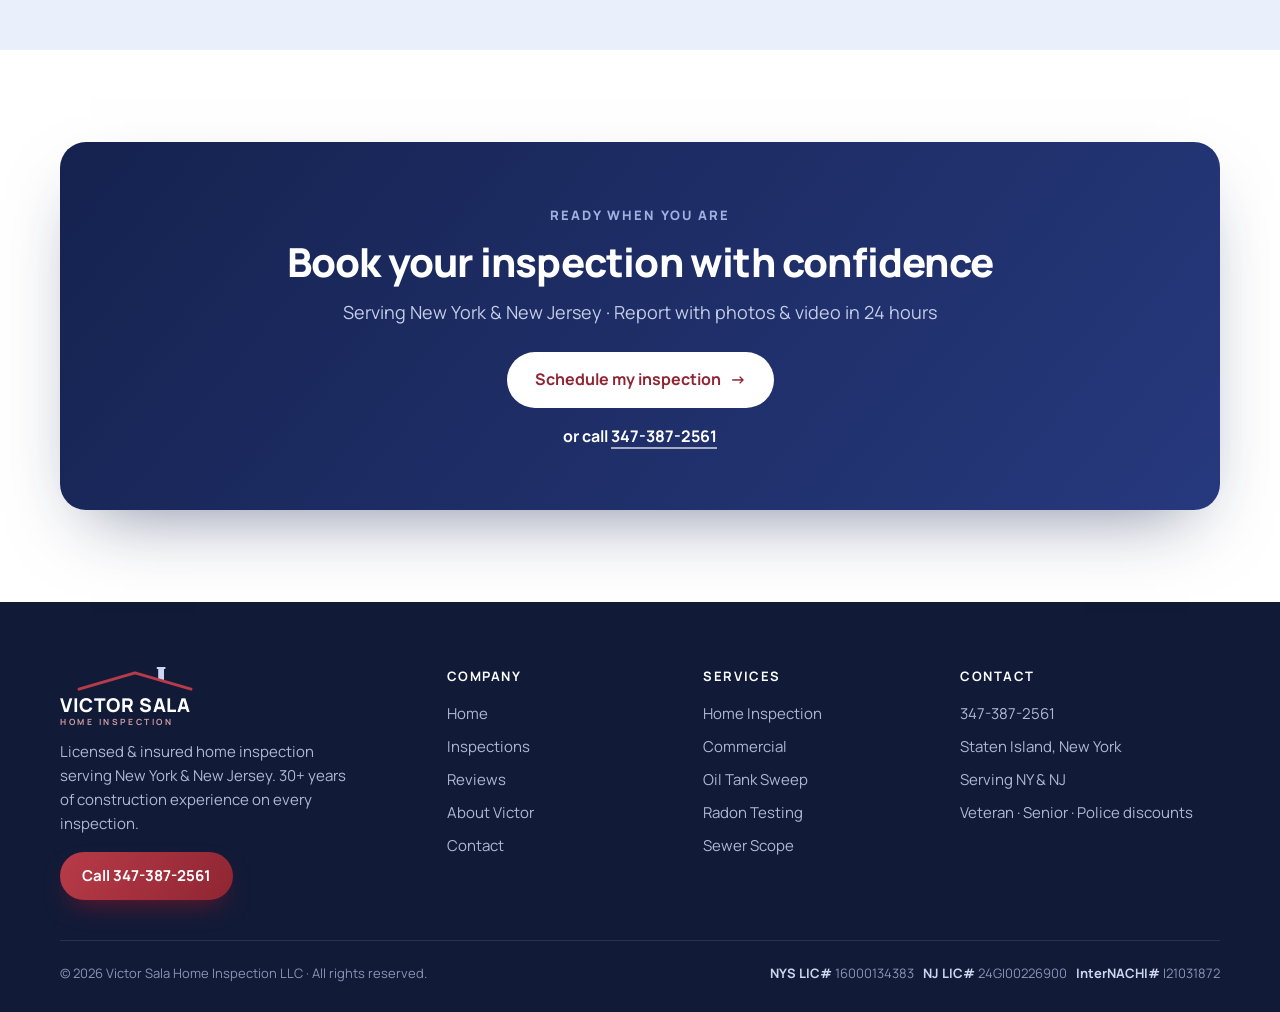
==== commit b1154635: "Add files via upload" ====
--- a/index.html
+++ b/index.html
@@ -245,47 +245,37 @@
         <div><b>Licensed &amp; Insured</b><br><span>NY &amp; NJ · InterNACHI Certified</span></div>
       </div>
       <div class="hero-card">
-        <svg viewBox="0 0 520 400" xmlns="http://www.w3.org/2000/svg" role="img" aria-label="Architectural blueprint of a home under inspection">
+        <svg viewBox="0 0 520 400" xmlns="http://www.w3.org/2000/svg" role="img" aria-label="Illustration of a home at golden hour">
 <defs>
-<pattern id="bpgrid" width="26" height="26" patternUnits="userSpaceOnUse"><path d="M26 0H0V26" fill="none" stroke="#e7edfb" stroke-width="1"/></pattern>
-<linearGradient id="bproof" x1="0" y1="0" x2="0" y2="1"><stop offset="0" stop-color="#f3f7fe"/><stop offset="1" stop-color="#e8eefb"/></linearGradient>
+<linearGradient id="vsky" x1="0" y1="0" x2="0" y2="1"><stop offset="0" stop-color="#eef4fe"/><stop offset="1" stop-color="#ffffff"/></linearGradient>
+<radialGradient id="vsun" cx="50%" cy="50%" r="50%"><stop offset="0" stop-color="#ffd89a" stop-opacity="0.95"/><stop offset="45%" stop-color="#ffe6bc" stop-opacity="0.5"/><stop offset="100%" stop-color="#ffe6bc" stop-opacity="0"/></radialGradient>
+<linearGradient id="vroof" x1="0" y1="0" x2="0" y2="1"><stop offset="0" stop-color="#f3f7fe"/><stop offset="1" stop-color="#e8eefb"/></linearGradient>
 <symbol id="bpwin" viewBox="0 0 40 50"><rect x="2" y="2" width="36" height="46" fill="#eef3fd" stroke="#2b3f96" stroke-width="1.6"/><line x1="20" y1="2" x2="20" y2="48" stroke="#2b3f96" stroke-width="1.1"/><line x1="2" y1="25" x2="38" y2="25" stroke="#2b3f96" stroke-width="1.1"/><rect x="0" y="47" width="40" height="3" fill="#2b3f96"/><rect x="1" y="0" width="38" height="3" fill="#2b3f96"/></symbol>
 </defs>
-<rect width="520" height="400" rx="16" fill="#fff"/>
-<rect width="520" height="400" rx="16" fill="url(#bpgrid)"/>
-<line x1="44" y1="330" x2="486" y2="330" stroke="#c3d0ee" stroke-width="1.4"/>
-<polygon points="150,180 272,94 394,180" fill="url(#bproof)" stroke="#2b3f96" stroke-width="1.9" stroke-linejoin="round"/>
+<rect width="520" height="400" rx="16" fill="#fbfdff"/>
+<rect width="520" height="330" rx="16" fill="url(#vsky)"/>
+<circle cx="130" cy="116" r="98" fill="url(#vsun)"/>
+<circle cx="130" cy="116" r="30" fill="#ffdca6"/><circle cx="130" cy="116" r="30" fill="none" stroke="#ffcd82" stroke-width="2" opacity=".7"/>
+<path d="M0 306 H520 V384 a16 16 0 0 1-16 16 H16 a16 16 0 0 1-16-16 Z" fill="#eef4ea"/>
+<line x1="24" y1="330" x2="496" y2="330" stroke="#cfe0cf" stroke-width="1.4"/>
+<polygon points="150,180 272,94 394,180" fill="url(#vroof)" stroke="#2b3f96" stroke-width="1.9" stroke-linejoin="round"/>
 <g stroke="#cdd9f2" stroke-width="1"><line x1="185" y1="180" x2="245" y2="132"/><line x1="220" y1="180" x2="262" y2="116"/><line x1="256" y1="180" x2="288" y2="124"/><line x1="300" y1="180" x2="266" y2="140"/><line x1="345" y1="180" x2="302" y2="142"/></g>
 <rect x="172" y="180" width="200" height="150" fill="#fff" stroke="#2b3f96" stroke-width="1.9"/>
-<g stroke="#e0e8f8" stroke-width="1"><line x1="172" y1="196" x2="372" y2="196"/><line x1="172" y1="212" x2="372" y2="212"/><line x1="172" y1="228" x2="372" y2="228"/><line x1="172" y1="244" x2="372" y2="244"/><line x1="172" y1="260" x2="372" y2="260"/><line x1="172" y1="276" x2="372" y2="276"/><line x1="172" y1="292" x2="372" y2="292"/><line x1="172" y1="308" x2="372" y2="308"/></g>
-<polygon points="172,180 214,128 256,180" fill="url(#bproof)" stroke="#2b3f96" stroke-width="1.9" stroke-linejoin="round"/>
+<g stroke="#e6ecf9" stroke-width="1"><line x1="172" y1="202" x2="372" y2="202"/><line x1="172" y1="224" x2="372" y2="224"/><line x1="172" y1="246" x2="372" y2="246"/><line x1="172" y1="268" x2="372" y2="268"/><line x1="172" y1="290" x2="372" y2="290"/><line x1="172" y1="312" x2="372" y2="312"/></g>
+<polygon points="172,180 214,128 256,180" fill="url(#vroof)" stroke="#2b3f96" stroke-width="1.9" stroke-linejoin="round"/>
 <line x1="256" y1="180" x2="256" y2="330" stroke="#2b3f96" stroke-width="1.2"/>
 <rect x="322" y="112" width="15" height="40" fill="#f3f7fe" stroke="#2b3f96" stroke-width="1.6"/><rect x="319" y="108" width="21" height="7" fill="#f3f7fe" stroke="#2b3f96" stroke-width="1.6"/>
 <polygon points="292,150 312,133 332,150" fill="#f3f7fe" stroke="#2b3f96" stroke-width="1.5" stroke-linejoin="round"/><rect x="302" y="150" width="20" height="24" fill="#eef3fd" stroke="#2b3f96" stroke-width="1.3"/><line x1="312" y1="150" x2="312" y2="174" stroke="#2b3f96" stroke-width=".9"/>
-<use href="#bpwin" x="286" y="200" width="30" height="38"/>
-<use href="#bpwin" x="328" y="200" width="30" height="38"/>
-<use href="#bpwin" x="192" y="198" width="34" height="40"/>
-<use href="#bpwin" x="300" y="256" width="34" height="46"/>
+<use href="#bpwin" x="286" y="200" width="30" height="38"/><use href="#bpwin" x="328" y="200" width="30" height="38"/><use href="#bpwin" x="192" y="198" width="34" height="40"/><use href="#bpwin" x="300" y="256" width="34" height="46"/>
 <line x1="164" y1="252" x2="264" y2="252" stroke="#2b3f96" stroke-width="1.6"/>
 <rect x="176" y="252" width="7" height="78" fill="#f3f7fe" stroke="#2b3f96" stroke-width="1.4"/><rect x="248" y="252" width="7" height="78" fill="#f3f7fe" stroke="#2b3f96" stroke-width="1.4"/>
 <rect x="196" y="258" width="36" height="72" fill="#eef3fd" stroke="#2b3f96" stroke-width="1.6"/><line x1="214" y1="258" x2="214" y2="330" stroke="#2b3f96" stroke-width="1"/><rect x="196" y="248" width="36" height="8" fill="#f3f7fe" stroke="#2b3f96" stroke-width="1.3"/><circle cx="207" cy="296" r="1.8" fill="#b83b48"/>
-<line x1="188" y1="330" x2="240" y2="330" stroke="#2b3f96" stroke-width="1.2"/>
 <rect x="172" y="324" width="200" height="6" fill="#eaf0fb" stroke="#2b3f96" stroke-width="1.2"/>
-<g stroke="#7d93d6" stroke-width="1"><line x1="150" y1="78" x2="394" y2="78"/><line x1="150" y1="72" x2="150" y2="84"/><line x1="394" y1="72" x2="394" y2="84"/><line x1="118" y1="94" x2="118" y2="330"/><line x1="112" y1="94" x2="124" y2="94"/><line x1="112" y1="330" x2="124" y2="330"/></g>
-<text x="272" y="73" font-family="Manrope,sans-serif" font-size="10" font-weight="700" fill="#5b6fae" text-anchor="middle">48'-0"</text>
-<text x="112" y="215" font-family="Manrope,sans-serif" font-size="10" font-weight="700" fill="#5b6fae" text-anchor="middle" transform="rotate(-90 112 215)">26'-0"</text>
-<g font-family="Manrope,sans-serif" font-size="11" font-weight="800" fill="#b83b48">
-<line x1="360" y1="140" x2="432" y2="128" stroke="#c9a1a8" stroke-width="1"/><circle cx="444" cy="126" r="11" fill="#fff" stroke="#b83b48" stroke-width="1.8"/><text x="444" y="130" text-anchor="middle">1</text>
-<line x1="360" y1="222" x2="438" y2="218" stroke="#c9a1a8" stroke-width="1"/><circle cx="450" cy="217" r="11" fill="#fff" stroke="#b83b48" stroke-width="1.8"/><text x="450" y="221" text-anchor="middle">2</text>
-<line x1="372" y1="316" x2="432" y2="308" stroke="#c9a1a8" stroke-width="1"/><circle cx="444" cy="306" r="11" fill="#fff" stroke="#b83b48" stroke-width="1.8"/><text x="444" y="310" text-anchor="middle">3</text></g>
 <circle cx="317" cy="279" r="30" fill="#eef3fd" fill-opacity=".55" stroke="#2b3f96" stroke-width="1.4"/><circle cx="317" cy="279" r="30" fill="none" stroke="#b83b48" stroke-width="3.4"/><line x1="339" y1="301" x2="360" y2="322" stroke="#b83b48" stroke-width="6" stroke-linecap="round"/><path d="M305 279l8 8 15-17" fill="none" stroke="#2b3f96" stroke-width="4" stroke-linecap="round" stroke-linejoin="round"/>
-<g stroke="#9db3e6" stroke-width="1.4" fill="none"><line x1="452" y1="330" x2="452" y2="292"/><circle cx="452" cy="280" r="16"/><circle cx="440" cy="290" r="11"/><circle cx="464" cy="290" r="11"/></g>
-<text x="46" y="356" font-family="Manrope,sans-serif" font-size="10" font-weight="800" letter-spacing="1.5" fill="#2b3f96">FRONT ELEVATION</text>
-<text x="46" y="370" font-family="Manrope,sans-serif" font-size="8.5" font-weight="600" letter-spacing="1" fill="#8ea6e0">SCALE 1/4&quot; = 1'-0&quot;</text>
-<g stroke="#c3d0ee" stroke-width="1" fill="none"><rect x="386" y="344" width="100" height="40" rx="2"/><line x1="386" y1="358" x2="486" y2="358"/><line x1="386" y1="371" x2="486" y2="371"/></g>
-<text x="392" y="354" font-family="Manrope,sans-serif" font-size="7.5" font-weight="800" fill="#2b3f96">V. SALA &#183; HOME INSPECTION</text>
-<text x="392" y="367" font-family="Manrope,sans-serif" font-size="7" font-weight="600" fill="#8ea6e0">DWG. NO. VSI-01</text>
-<text x="392" y="380" font-family="Manrope,sans-serif" font-size="7" font-weight="600" fill="#8ea6e0">NY &amp; NJ &#183; LICENSED</text>
+<rect x="449" y="300" width="6" height="30" rx="2" fill="#a98a63"/><circle cx="452" cy="286" r="20" fill="#8fb890"/><circle cx="437" cy="296" r="13" fill="#79a37b"/><circle cx="467" cy="296" r="13" fill="#79a37b"/><circle cx="452" cy="281" r="13" fill="#9cc79d"/>
+<ellipse cx="120" cy="323" rx="27" ry="15" fill="#79a37b"/><circle cx="105" cy="316" r="12" fill="#8fb890"/><circle cx="124" cy="312" r="15" fill="#9cc79d"/><circle cx="139" cy="318" r="11" fill="#8fb890"/>
+<ellipse cx="405" cy="324" rx="24" ry="13" fill="#79a37b"/><circle cx="393" cy="318" r="11" fill="#8fb890"/><circle cx="411" cy="315" r="13" fill="#9cc79d"/>
+<circle cx="238" cy="323" r="9" fill="#8fb890"/><circle cx="248" cy="326" r="7" fill="#9cc79d"/>
 </svg>
       </div>
       <div class="statchip"><b>24-Hr</b><span>Report with photos &amp; video</span></div>
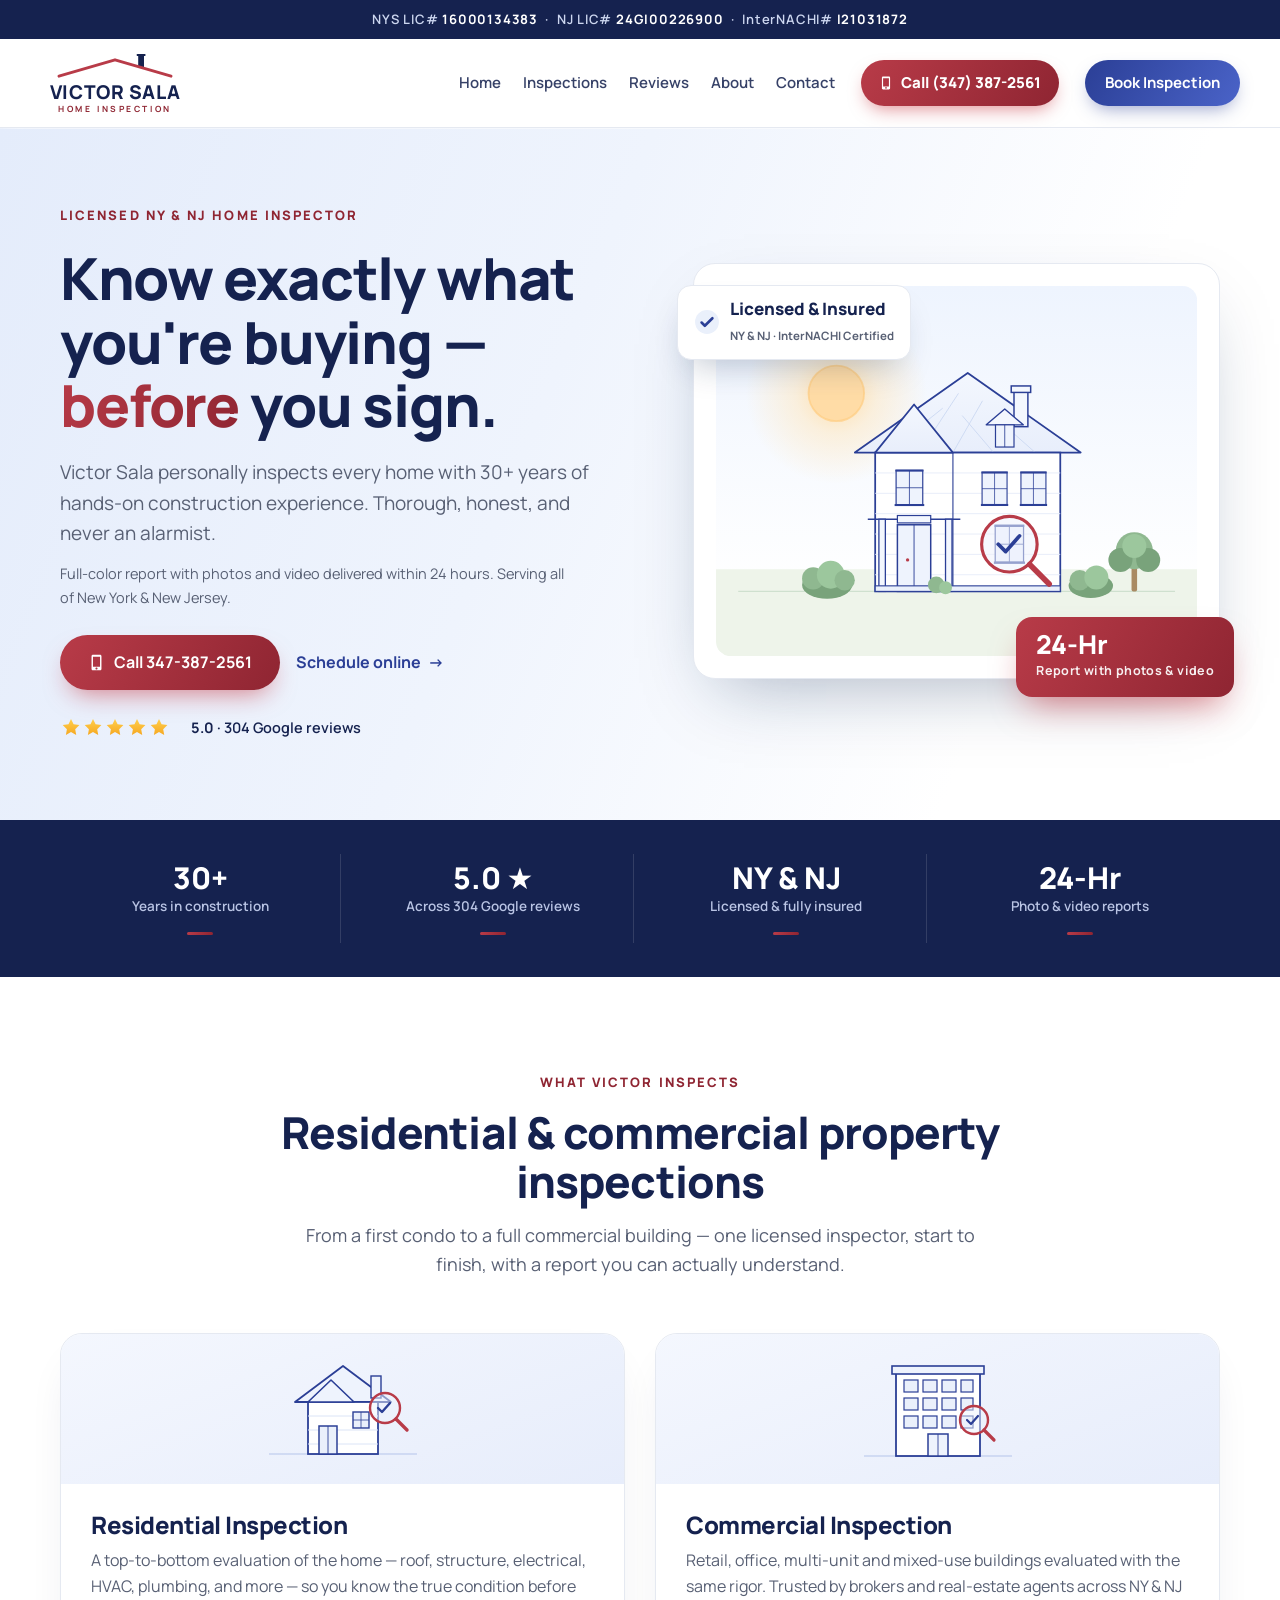
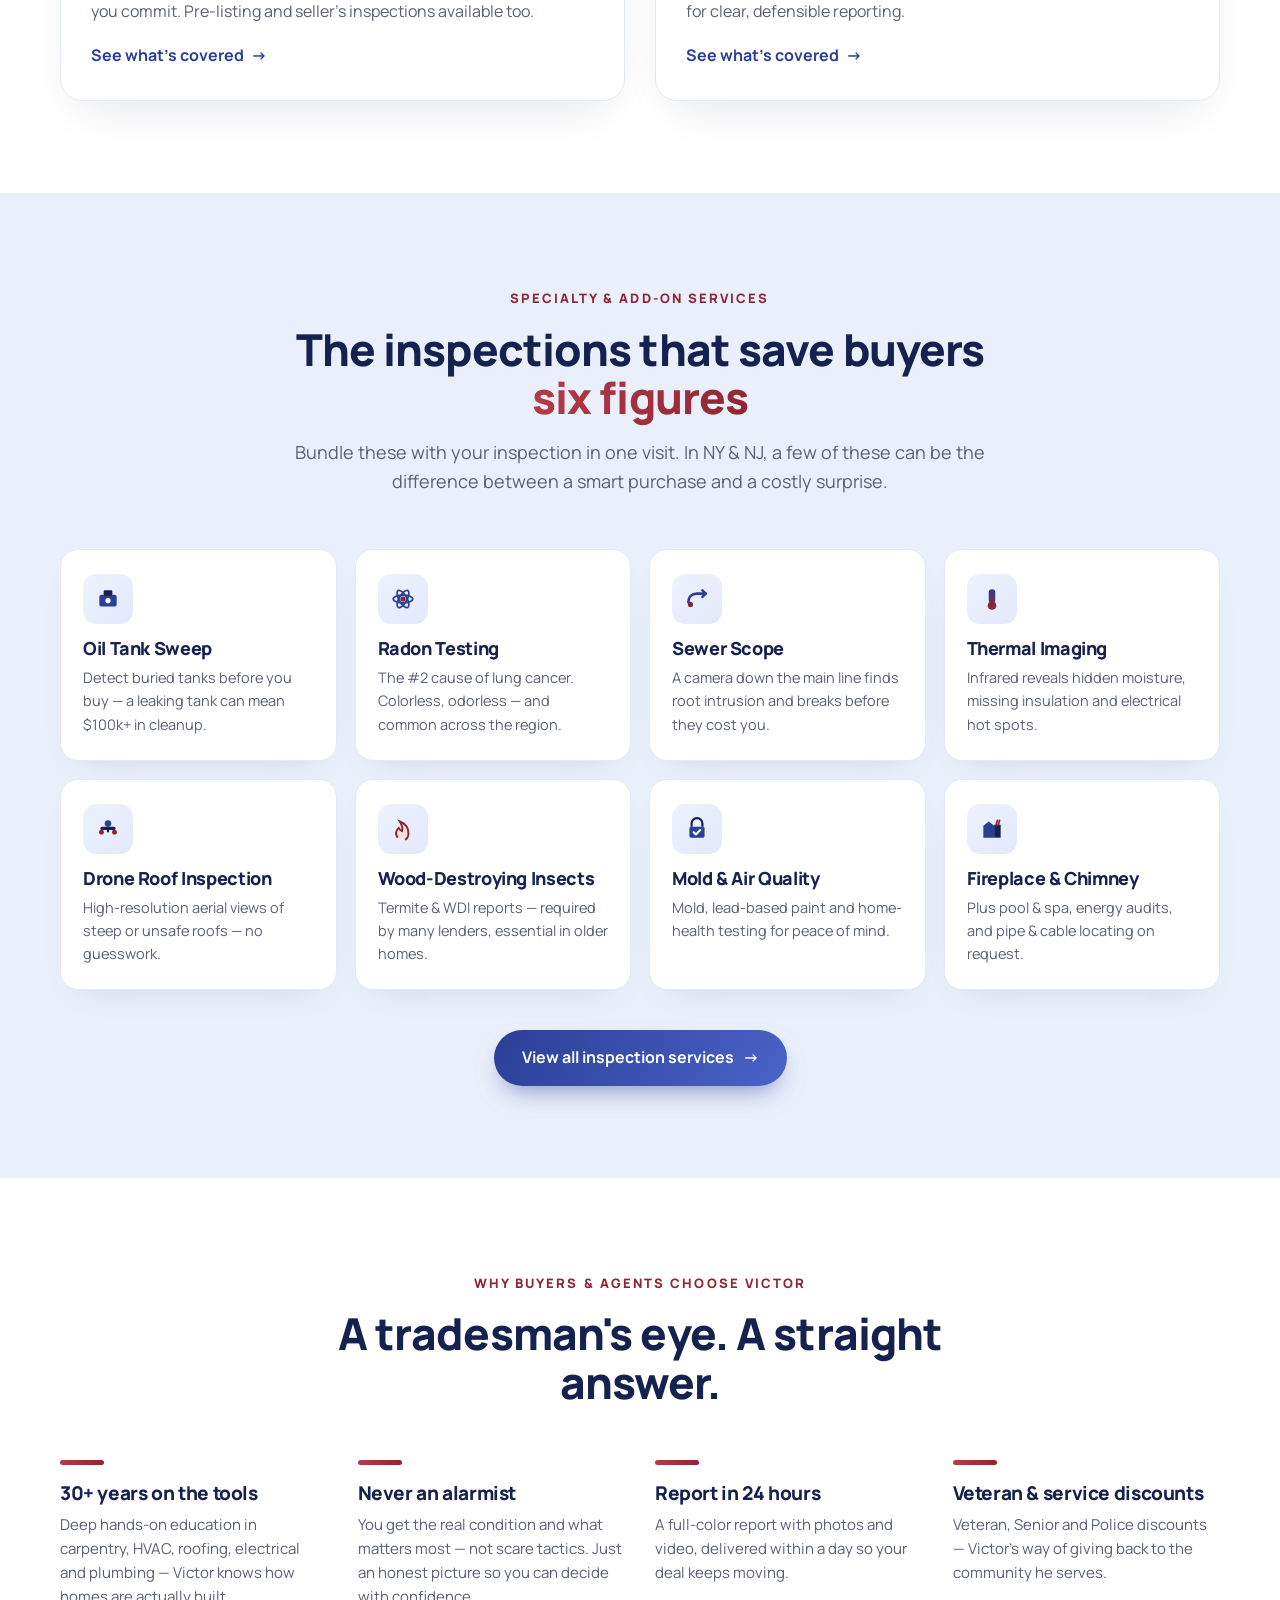
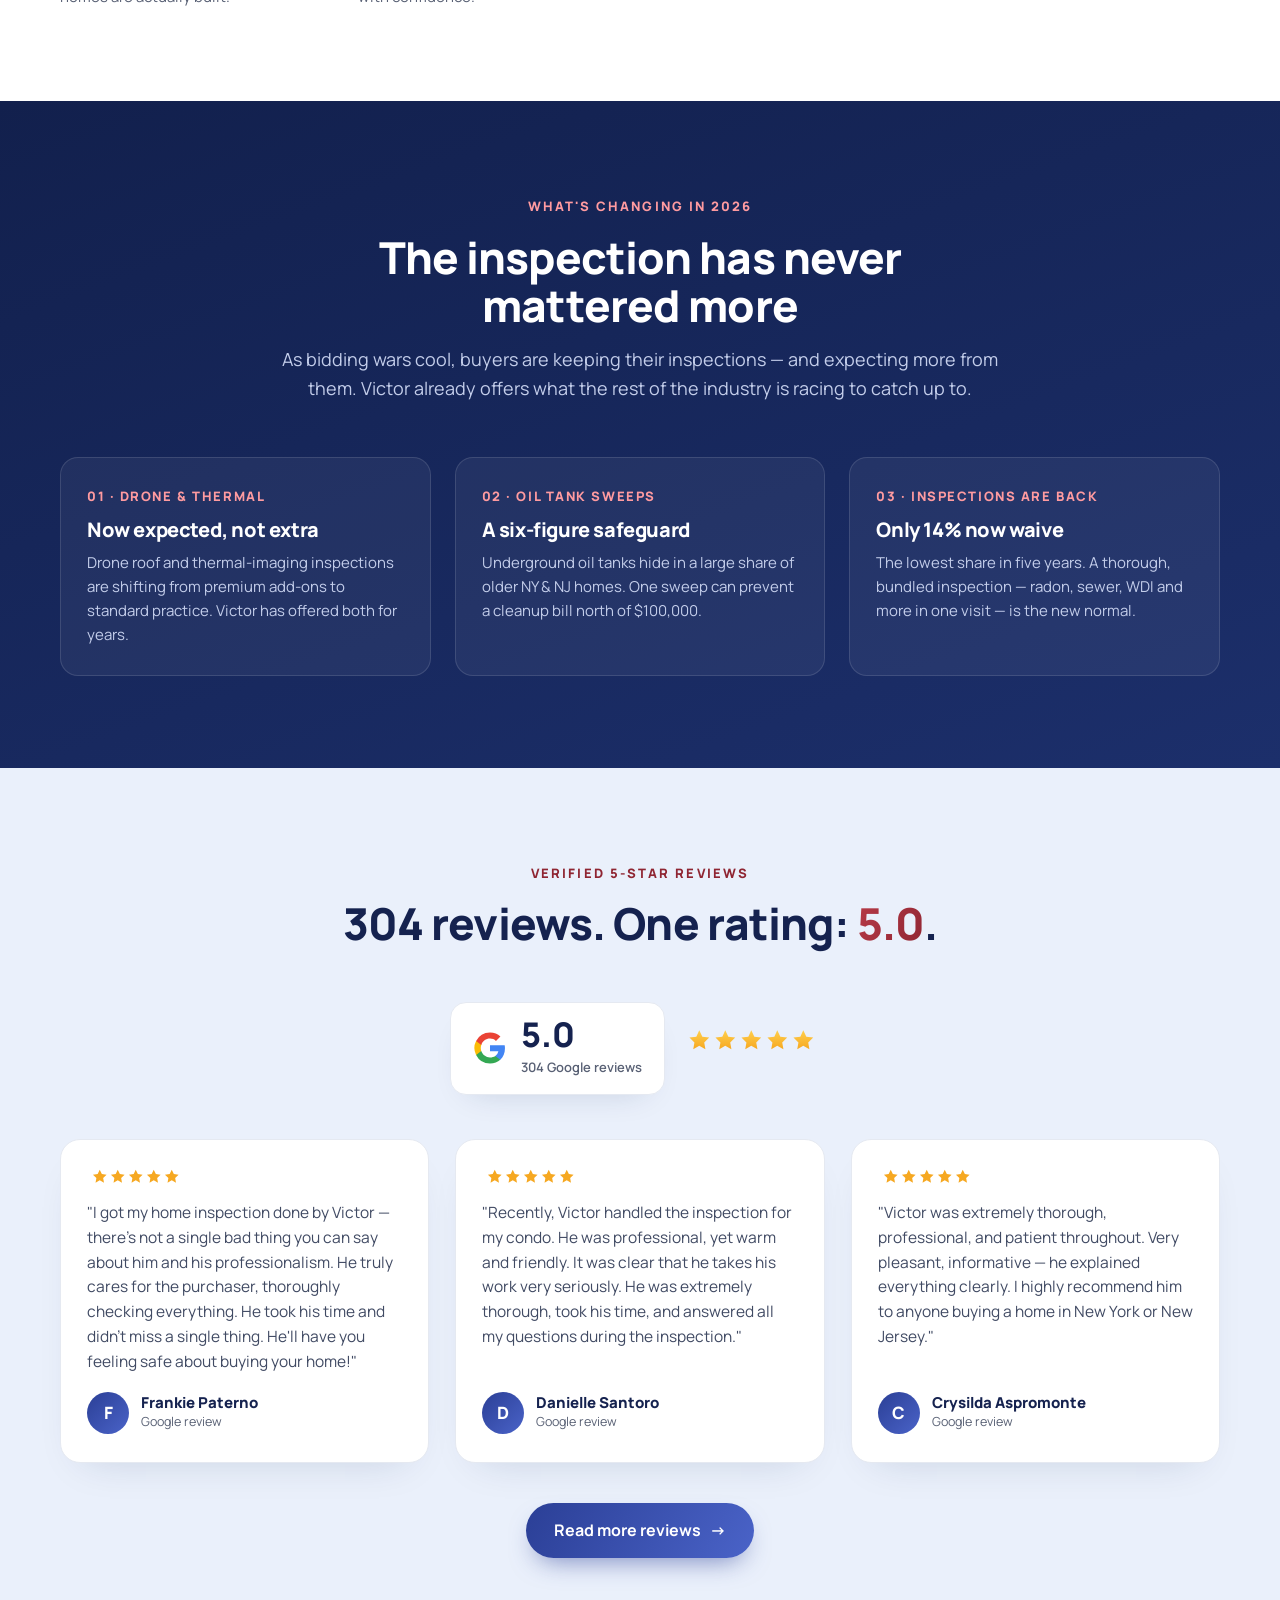
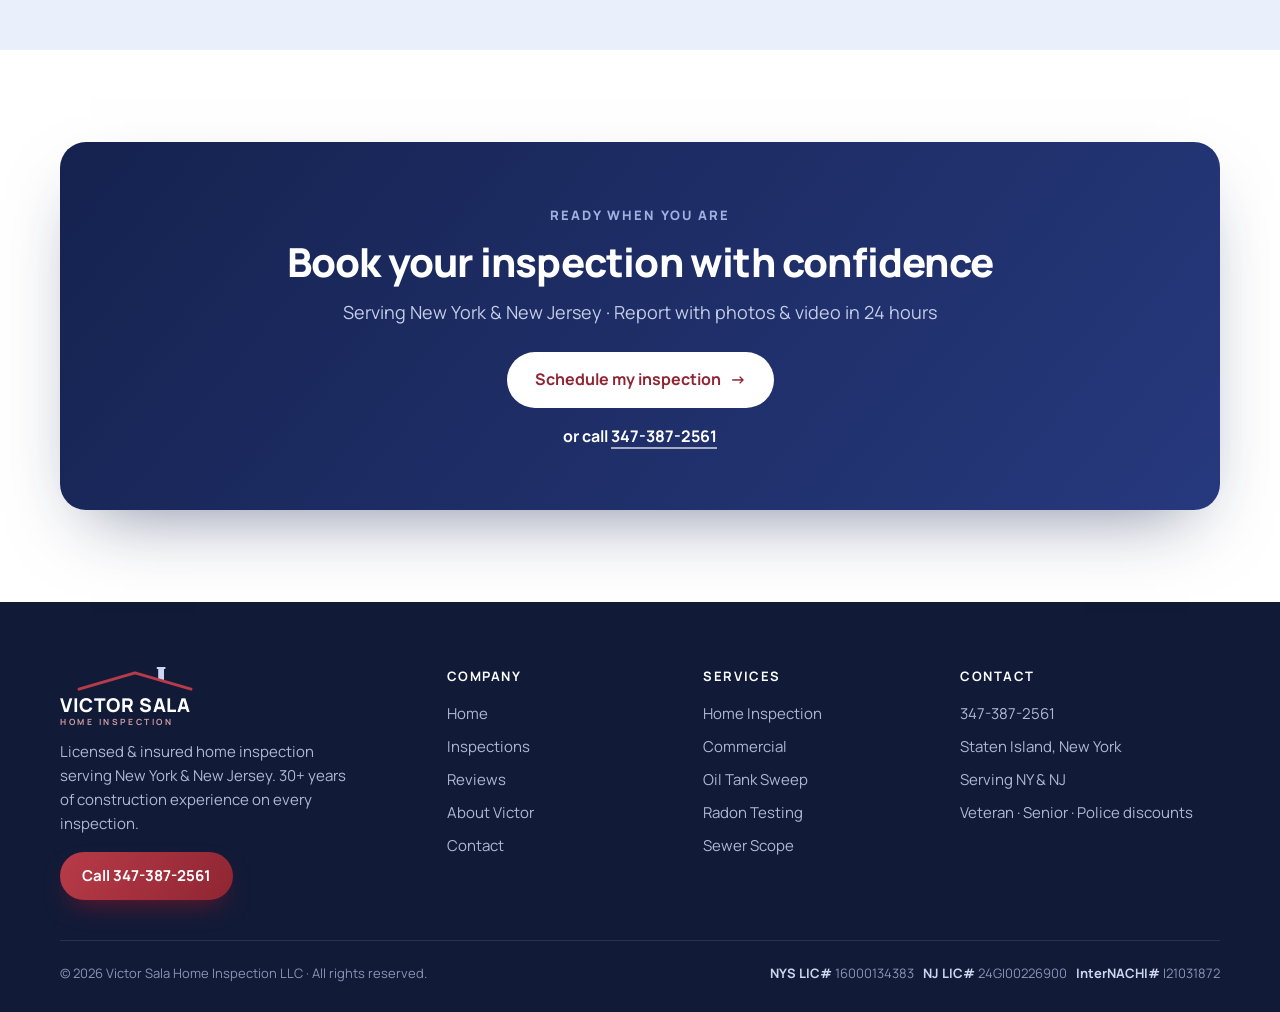
==== commit aedc3db2: "Add files via upload" ====
--- a/index.html
+++ b/index.html
@@ -79,7 +79,7 @@
 .trustline{display:flex;align-items:center;gap:13px;font-size:14.5px;font-weight:600;color:var(--navy)}
 .hero-art{position:relative}
 .hero-card{background:#fff;border-radius:22px;box-shadow:0 30px 70px -26px rgba(13,40,80,.34);padding:22px;border:1px solid var(--line)}
-.statchip{position:absolute;right:-14px;bottom:26px;background:linear-gradient(120deg,var(--red1),var(--red2));color:#fff;border-radius:16px;padding:14px 20px;box-shadow:0 18px 34px -12px rgba(192,18,30,.5)}
+.statchip{position:absolute;right:-14px;bottom:-18px;background:linear-gradient(120deg,var(--red1),var(--red2));color:#fff;border-radius:16px;padding:14px 20px;box-shadow:0 18px 34px -12px rgba(192,18,30,.5)}
 .statchip b{font-size:26px;font-weight:800;display:block;line-height:1}
 .statchip span{font-size:12.5px;font-weight:700;opacity:.92;letter-spacing:.03em}
 .badgechip{position:absolute;left:-16px;top:22px;background:#fff;border:1px solid var(--line);border-radius:14px;padding:11px 16px;box-shadow:0 18px 34px -14px rgba(13,40,80,.28);display:flex;align-items:center;gap:10px}
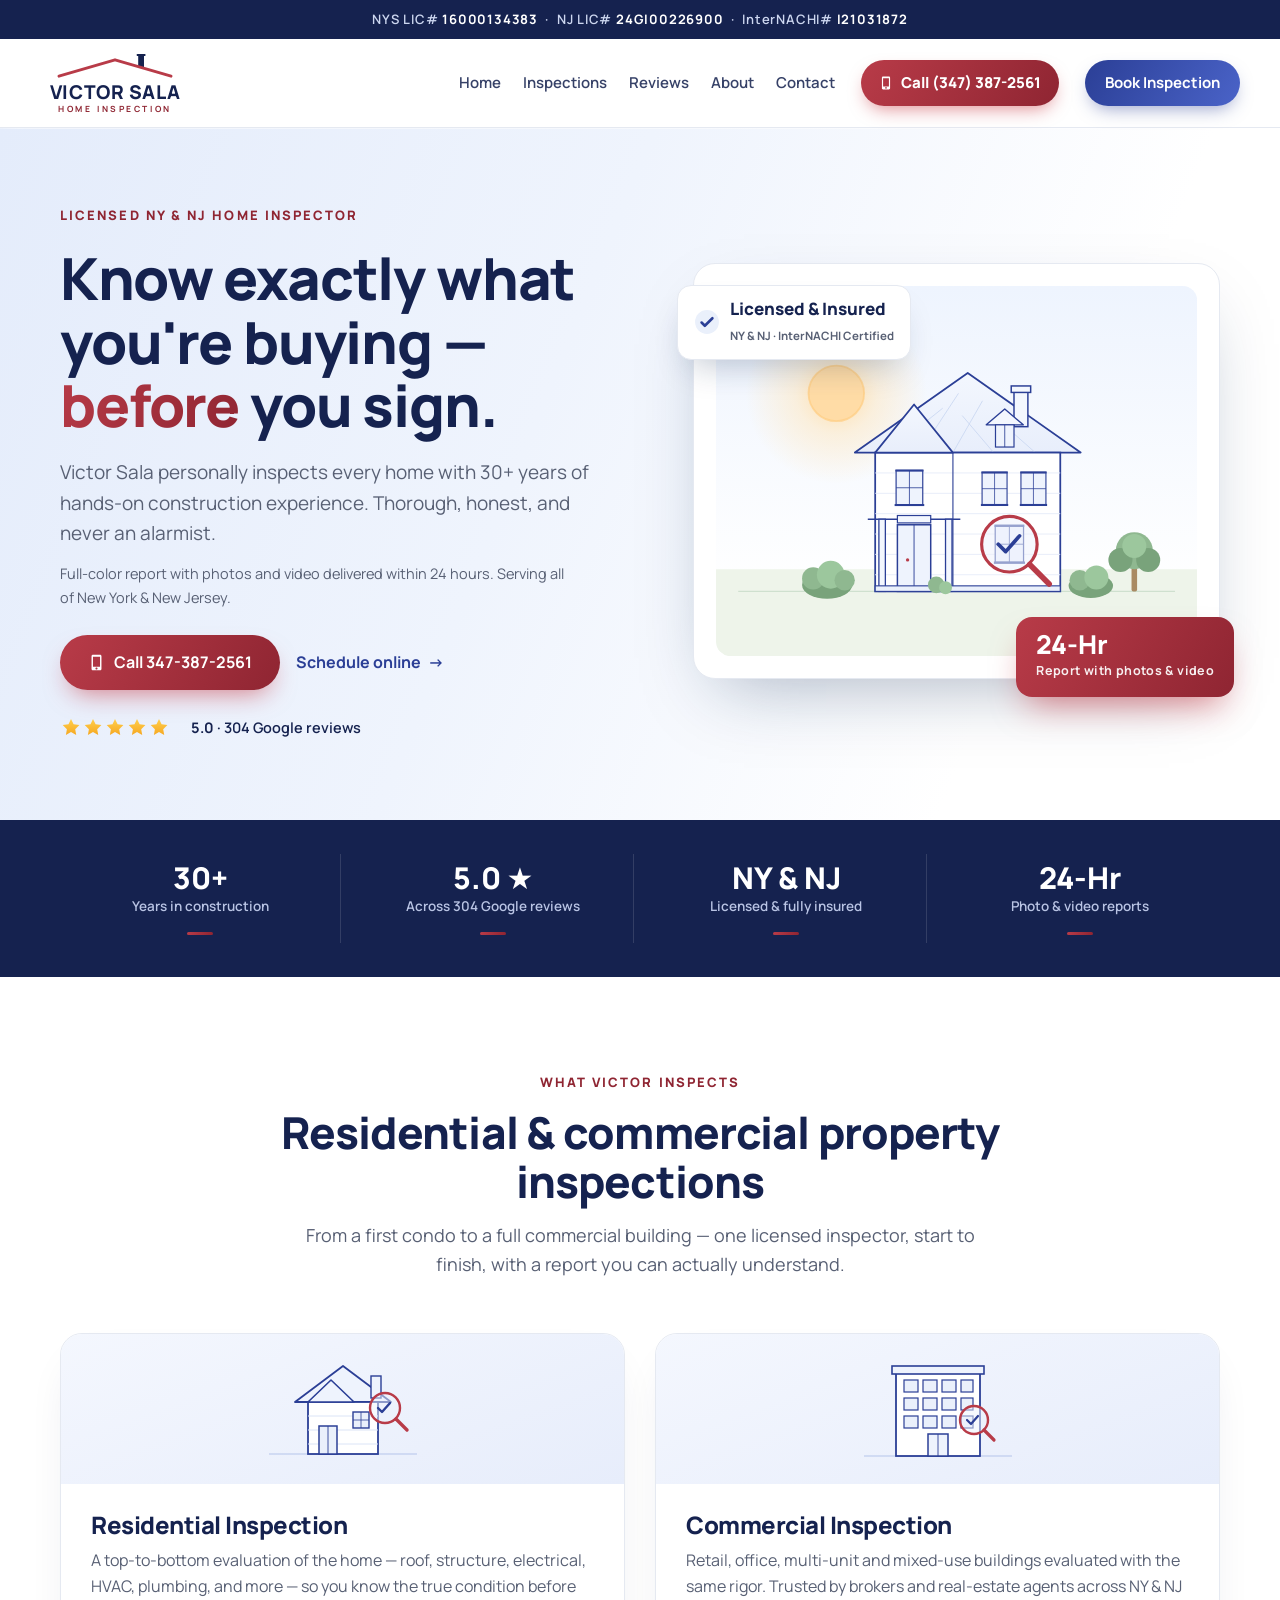
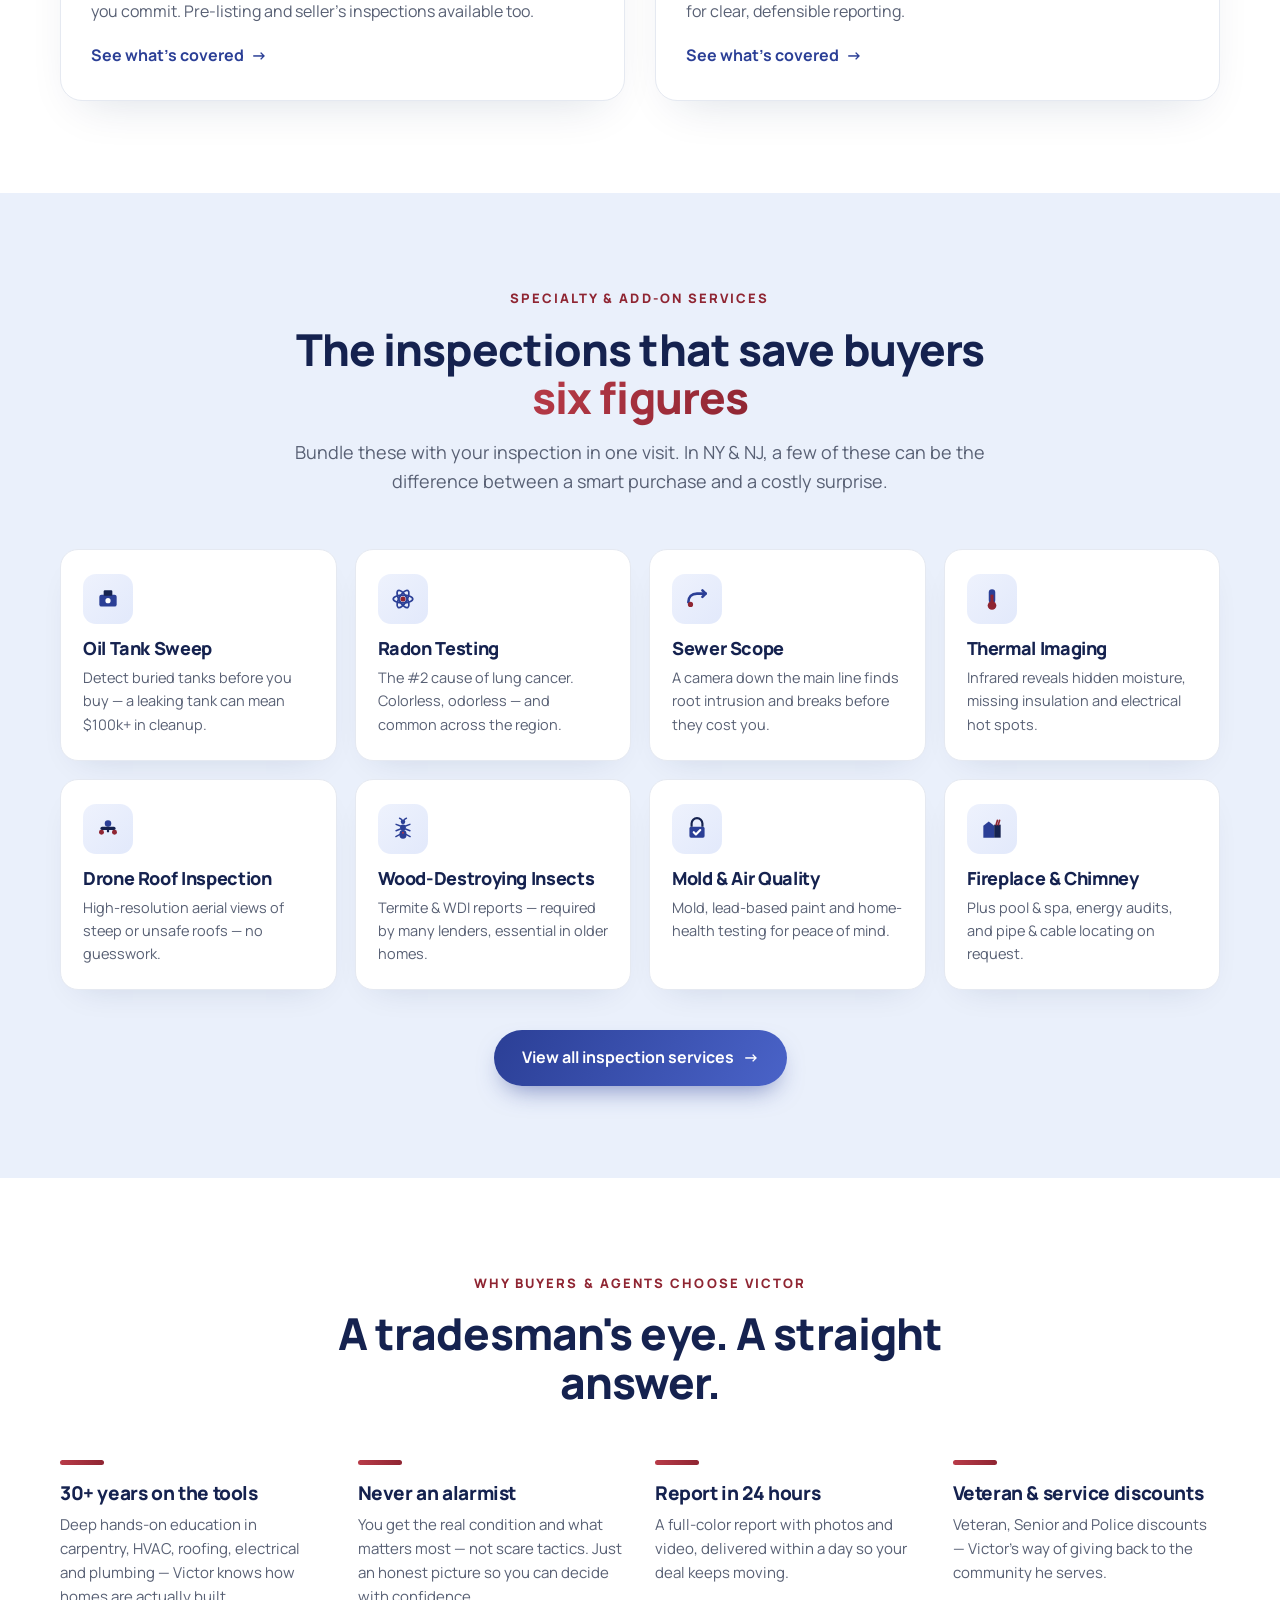
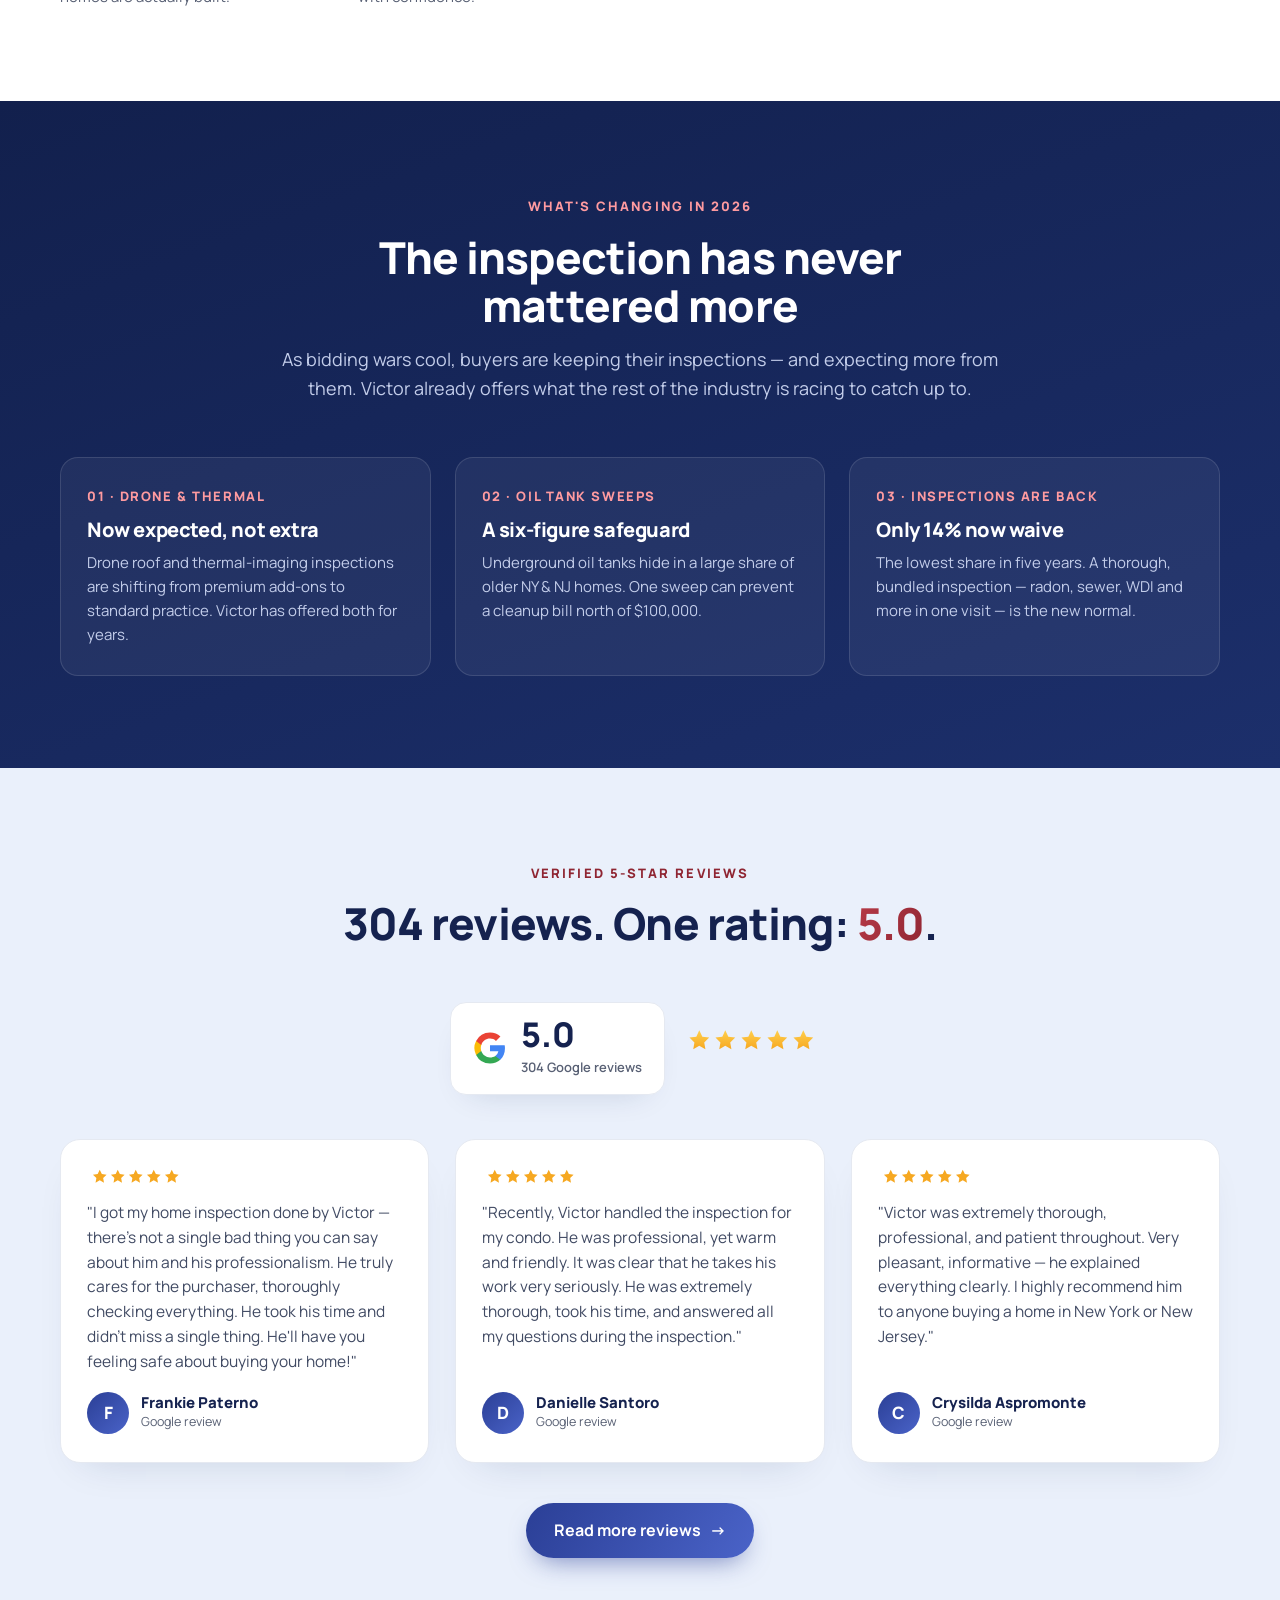
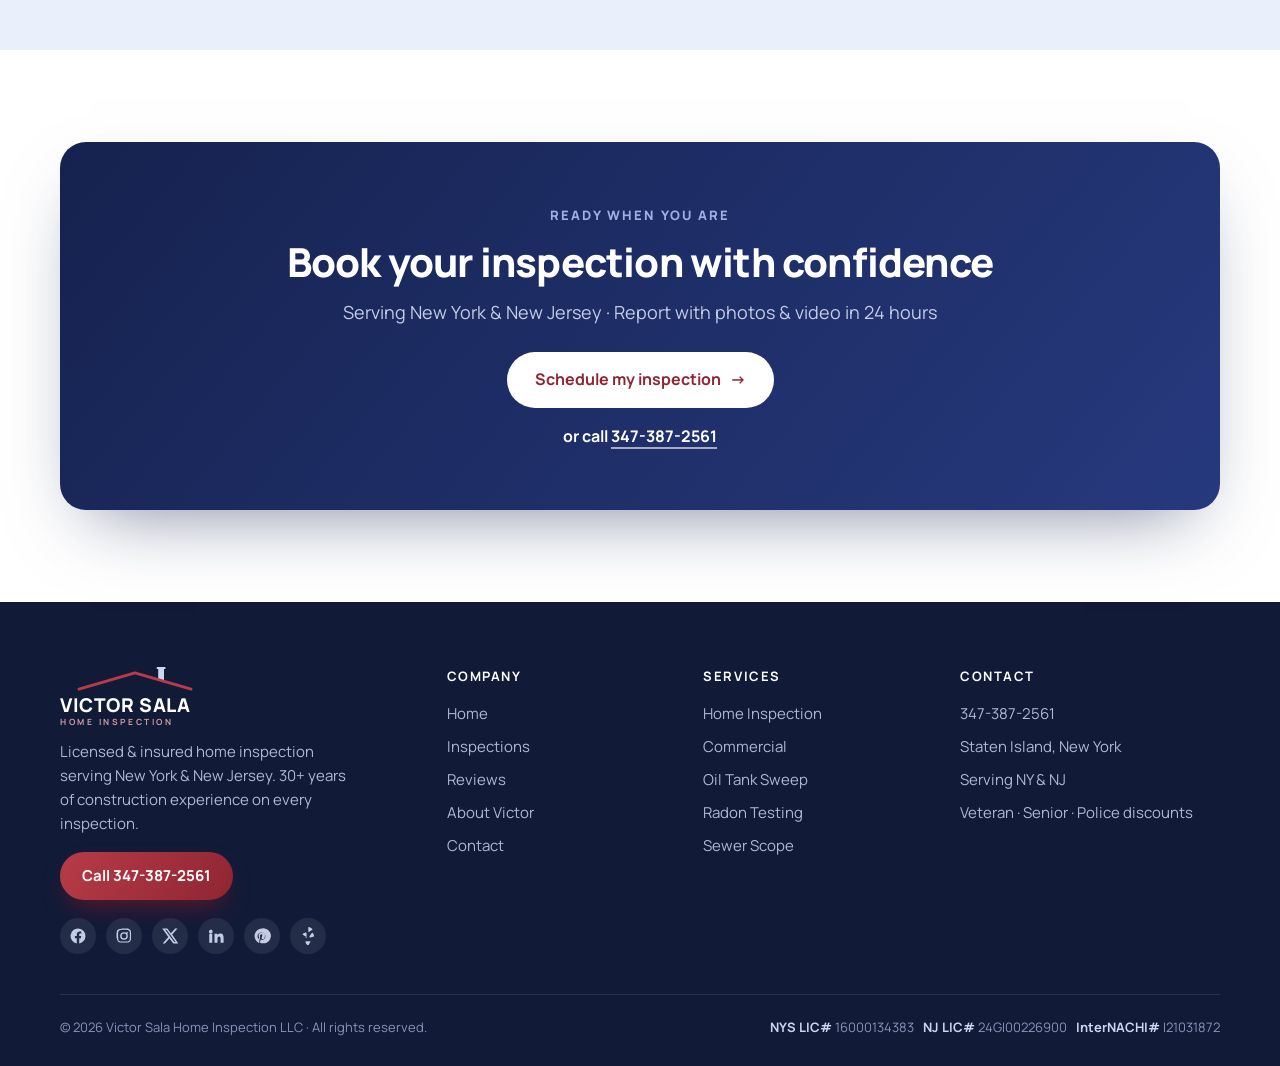
==== commit 5b2e25c9: "Add files via upload" ====
--- a/index.html
+++ b/index.html
@@ -158,7 +158,7 @@
 .fgrid{display:grid;grid-template-columns:1.6fr 1fr 1fr 1.2fr;gap:40px;margin-bottom:40px}
 footer h5{color:#fff;font-size:13px;letter-spacing:.12em;text-transform:uppercase;margin-bottom:16px}
 footer a{color:#aeb8d4}footer a:hover{color:#fff}
-footer li{list-style:none;margin-bottom:9px}
+footer li{list-style:none;margin-bottom:9px}.social{display:flex;gap:10px;margin-top:18px;flex-wrap:wrap}.social a{width:36px;height:36px;border-radius:50%;background:rgba(255,255,255,.08);display:flex;align-items:center;justify-content:center;color:#c3cce4;transition:.18s}.social a:hover{background:var(--red1);color:#fff;transform:translateY(-2px)}.social svg{width:18px;height:18px;fill:currentColor}
 .fbrand .fnm{font-size:22px;font-weight:800;letter-spacing:.03em;color:#fff;margin-bottom:8px}
 .fbrand p{max-width:300px;margin-bottom:16px}
 .fcred{border-top:1px solid rgba(255,255,255,.1);padding-top:22px;display:flex;justify-content:space-between;gap:20px;flex-wrap:wrap;font-size:13px;color:#8894b6}
@@ -356,7 +356,7 @@
       <div class="addcard"><div class="ico"><svg width="26" height="26" viewBox="0 0 24 24" fill="none"><path d="M4 15c0-5 3-8 8-8h8" stroke="#2b3f96" stroke-width="2.4" fill="none" stroke-linecap="round"/><circle cx="6" cy="17" r="2.4" fill="#8f2532"/><path d="M17 4l3 3-3 3" stroke="#2b3f96" stroke-width="2.4" fill="none" stroke-linecap="round" stroke-linejoin="round"/></svg></div><h4>Sewer Scope</h4><p>A camera down the main line finds root intrusion and breaks before they cost you.</p></div>
       <div class="addcard"><div class="ico"><svg width="26" height="26" viewBox="0 0 24 24" fill="none"><rect x="9" y="3" width="6" height="13" rx="3" fill="#2b3f96"/><circle cx="12" cy="18" r="4" fill="#8f2532"/><rect x="10.6" y="8" width="2.8" height="9" fill="#8f2532"/></svg></div><h4>Thermal Imaging</h4><p>Infrared reveals hidden moisture, missing insulation and electrical hot spots.</p></div>
       <div class="addcard"><div class="ico"><svg width="26" height="26" viewBox="0 0 24 24" fill="none"><circle cx="12" cy="7" r="3" fill="#2b3f96"/><rect x="5" y="10" width="14" height="3" rx="1.5" fill="#15224f"/><circle cx="6" cy="15" r="2.3" fill="#8f2532"/><circle cx="18" cy="15" r="2.3" fill="#8f2532"/><path d="M12 10v5" stroke="#15224f" stroke-width="2"/></svg></div><h4>Drone Roof Inspection</h4><p>High-resolution aerial views of steep or unsafe roofs — no guesswork.</p></div>
-      <div class="addcard"><div class="ico"><svg width="26" height="26" viewBox="0 0 24 24" fill="none"><path d="M7 20c-2-3-2-6 1-9 1 2 2 2.5 3 3 1-3 0-6-2-9 5 2 8 6 8 11a6.9 6.9 0 0 1-3 6" stroke="#8f2532" stroke-width="1.8" fill="#f7dede"/></svg></div><h4>Wood-Destroying Insects</h4><p>Termite &amp; WDI reports — required by many lenders, essential in older homes.</p></div>
+      <div class="addcard"><div class="ico"><svg width="26" height="26" viewBox="0 0 24 24" fill="none"><g fill="#2b3f96"><circle cx="12" cy="5.4" r="2.1"/><circle cx="12" cy="10.6" r="2.7"/><ellipse cx="12" cy="17" rx="3.3" ry="4"/></g><g stroke="#2b3f96" stroke-width="1.3" stroke-linecap="round" fill="none"><path d="M10.9 3.6C10.3 2.6 9.6 2.3 8.8 2.1"/><path d="M13.1 3.6C13.7 2.6 14.4 2.3 15.2 2.1"/><path d="M9.6 9.2 5.6 7.7"/><path d="M9.6 12 5.6 13.6"/><path d="M14.4 9.2 18.4 7.7"/><path d="M14.4 12 18.4 13.6"/><path d="M9.2 17 5.4 19"/><path d="M14.8 17 18.6 19"/></g><circle cx="12" cy="15.4" r=".9" fill="#b83b48"/></svg></div><h4>Wood-Destroying Insects</h4><p>Termite &amp; WDI reports — required by many lenders, essential in older homes.</p></div>
       <div class="addcard"><div class="ico"><svg width="26" height="26" viewBox="0 0 24 24" fill="none"><rect x="5" y="10" width="14" height="10" rx="1.5" fill="#2b3f96"/><path d="M7 10V7a5 5 0 0 1 10 0v3" stroke="#15224f" stroke-width="2" fill="none"/><path d="M9 15l2 2 4-4" stroke="#fff" stroke-width="2" fill="none" stroke-linecap="round" stroke-linejoin="round"/></svg></div><h4>Mold &amp; Air Quality</h4><p>Mold, lead-based paint and home-health testing for peace of mind.</p></div>
       <div class="addcard"><div class="ico"><svg width="26" height="26" viewBox="0 0 24 24" fill="none"><path d="M4 20V9l5-4 5 4v11" fill="#2b3f96"/><rect x="14" y="8" width="6" height="12" fill="#15224f"/><path d="M16 8c0-2 1-3 1-4M18 8c0-2 1-3 1-4" stroke="#8f2532" stroke-width="1.6" stroke-linecap="round"/></svg></div><h4>Fireplace &amp; Chimney</h4><p>Plus pool &amp; spa, energy audits, and pipe &amp; cable locating on request.</p></div>
     </div>
@@ -441,7 +441,7 @@
       <div class="fbrand">
         <span class="bmark fmark"><svg class="roof" viewBox="0 0 152 30" role="img" aria-label="roof mark"><rect x="98.5" y="1" width="9" height="2.2" rx="0.6" fill="#cdd6ee"/><polygon points="100,3 106,3 106,15.8 100,14" fill="#cdd6ee"/><path d="M18 24 76 7 134 24" fill="none" stroke="#b83b48" stroke-width="3" stroke-linecap="round" stroke-linejoin="round"/></svg><span class="bnm">VICTOR SALA</span><span class="bsub">HOME&nbsp;INSPECTION</span></span>
         <p>Licensed &amp; insured home inspection serving New York &amp; New Jersey. 30+ years of construction experience on every inspection.</p>
-        <a class="btn btn-red" href="tel:13473872561" style="font-size:15px;padding:12px 22px">Call 347-387-2561</a>
+        <a class="btn btn-red" href="tel:13473872561" style="font-size:15px;padding:12px 22px">Call 347-387-2561</a><div class="social"><a href="https://www.facebook.com/105996941436609" target="_blank" rel="noopener" aria-label="Facebook"><svg viewBox="0 0 24 24"><path d="M22 12a10 10 0 1 0-11.6 9.9v-7H7.9V12h2.5V9.8c0-2.5 1.5-3.9 3.8-3.9 1.1 0 2.2.2 2.2.2v2.5h-1.2c-1.2 0-1.6.8-1.6 1.5V12h2.7l-.4 2.9h-2.3v7A10 10 0 0 0 22 12z"/></svg></a><a href="https://www.instagram.com/vsala_home_inspections/" target="_blank" rel="noopener" aria-label="Instagram"><svg viewBox="0 0 24 24"><path d="M12 2c2.7 0 3 0 4.1.1 1 0 1.7.2 2.3.4.6.2 1 .5 1.5 1s.8.9 1 1.5c.2.6.4 1.3.4 2.3.1 1.1.1 1.4.1 4.1s0 3-.1 4.1c0 1-.2 1.7-.4 2.3-.2.6-.5 1-1 1.5s-.9.8-1.5 1c-.6.2-1.3.4-2.3.4-1.1.1-1.4.1-4.1.1s-3 0-4.1-.1c-1 0-1.7-.2-2.3-.4-.6-.2-1-.5-1.5-1s-.8-.9-1-1.5c-.2-.6-.4-1.3-.4-2.3C2 15 2 14.7 2 12s0-3 .1-4.1c0-1 .2-1.7.4-2.3.2-.6.5-1 1-1.5s.9-.8 1.5-1c.6-.2 1.3-.4 2.3-.4C9 2 9.3 2 12 2zm0 1.8c-2.7 0-3 0-4 .1-.9 0-1.4.2-1.7.3-.4.2-.7.4-1 .7s-.5.6-.7 1c-.1.3-.3.8-.3 1.7-.1 1-.1 1.3-.1 4s0 3 .1 4c0 .9.2 1.4.3 1.7.2.4.4.7.7 1s.6.5 1 .7c.3.1.8.3 1.7.3 1 .1 1.3.1 4 .1s3 0 4-.1c.9 0 1.4-.2 1.7-.3.4-.2.7-.4 1-.7s.5-.6.7-1c.1-.3.3-.8.3-1.7.1-1 .1-1.3.1-4s0-3-.1-4c0-.9-.2-1.4-.3-1.7-.2-.4-.4-.7-.7-1s-.6-.5-1-.7c-.3-.1-.8-.3-1.7-.3-1-.1-1.3-.1-4-.1zm0 3.1a5.1 5.1 0 1 1 0 10.2 5.1 5.1 0 0 1 0-10.2zm0 1.8a3.3 3.3 0 1 0 0 6.6 3.3 3.3 0 0 0 0-6.6zm5.3-.9a1.2 1.2 0 1 1-2.4 0 1.2 1.2 0 0 1 2.4 0z"/></svg></a><a href="https://www.x.com/VSHomeInspector" target="_blank" rel="noopener" aria-label="X"><svg viewBox="0 0 24 24"><path d="M18.9 2H22l-7.1 8.1L23 22h-6.6l-5.2-6.8L5.3 22H2.2l7.6-8.7L1.7 2h6.8l4.7 6.2L18.9 2zm-1.2 18h1.7L7.4 3.8H5.6L17.7 20z"/></svg></a><a href="https://www.linkedin.com/in/victor-sala-b7385b54" target="_blank" rel="noopener" aria-label="LinkedIn"><svg viewBox="0 0 24 24"><path d="M4.98 3.5A2.5 2.5 0 1 1 5 8.5a2.5 2.5 0 0 1 0-5zM3 9h4v12H3V9zm7 0h3.8v1.7h.1c.5-.9 1.8-1.9 3.6-1.9 3.9 0 4.6 2.5 4.6 5.8V21h-4v-5.2c0-1.4 0-3.2-1.9-3.2s-2.2 1.5-2.2 3.1V21h-4V9z"/></svg></a><a href="https://www.pinterest.com/vsala1971" target="_blank" rel="noopener" aria-label="Pinterest"><svg viewBox="0 0 24 24"><path d="M12 2a10 10 0 0 0-3.6 19.3c-.1-.8-.1-2 0-2.9l1.2-4.9s-.3-.6-.3-1.5c0-1.4.8-2.4 1.8-2.4.9 0 1.3.6 1.3 1.4 0 .9-.6 2.2-.9 3.4-.2 1 .5 1.8 1.5 1.8 1.8 0 3-2.3 3-5 0-2.1-1.4-3.6-3.9-3.6a4.4 4.4 0 0 0-4.6 4.4c0 .9.3 1.5.7 2 .2.2.2.3.1.5l-.2.8c-.1.3-.3.4-.5.2-1-.5-1.6-2-1.6-3.2 0-2.6 1.9-5 5.5-5 2.9 0 5.1 2 5.1 4.8 0 2.9-1.8 5.2-4.3 5.2-.8 0-1.6-.4-1.9-.9l-.5 2c-.2.7-.6 1.5-1 2.1A10 10 0 1 0 12 2z"/></svg></a><a href="https://www.yelp.com/biz/-w6xwxubiLPEJDQyjnspZQ" target="_blank" rel="noopener" aria-label="Yelp"><svg viewBox="0 0 24 24"><path d="M20.16 12.59l-4.99 1.44c-.96.27-1.74-.8-1.18-1.62l2.9-4.19a1.03 1.03 0 0 1 1.66.09 8.9 8.9 0 0 1 1.61 3.6 1.03 1.03 0 0 1-1 .68zM11.4 24a1.03 1.03 0 0 1-.75-.32 8.9 8.9 0 0 1-2-3.47 1.03 1.03 0 0 1 .97-1.36l5.2.01a1.03 1.03 0 0 1 .11 1.42l-2.65 4.54a1.03 1.03 0 0 1-.88.66zM9.6 12.9L5.4 10.66a1.03 1.03 0 0 1-.09-1.65 8.9 8.9 0 0 1 3.6-1.62 1.03 1.03 0 0 1 1.21 1.01v5.14a1.03 1.03 0 0 1-1.52.9zm2.8-6.79V.75a.75.75 0 0 1 .93-.73 8.9 8.9 0 0 1 4.09 2.42 1.03 1.03 0 0 1-.19 1.6l-4.03 2.7a1.03 1.03 0 0 1-.8-.63z"/></svg></a></div>
       </div>
       <div>
         <h5>Company</h5>
